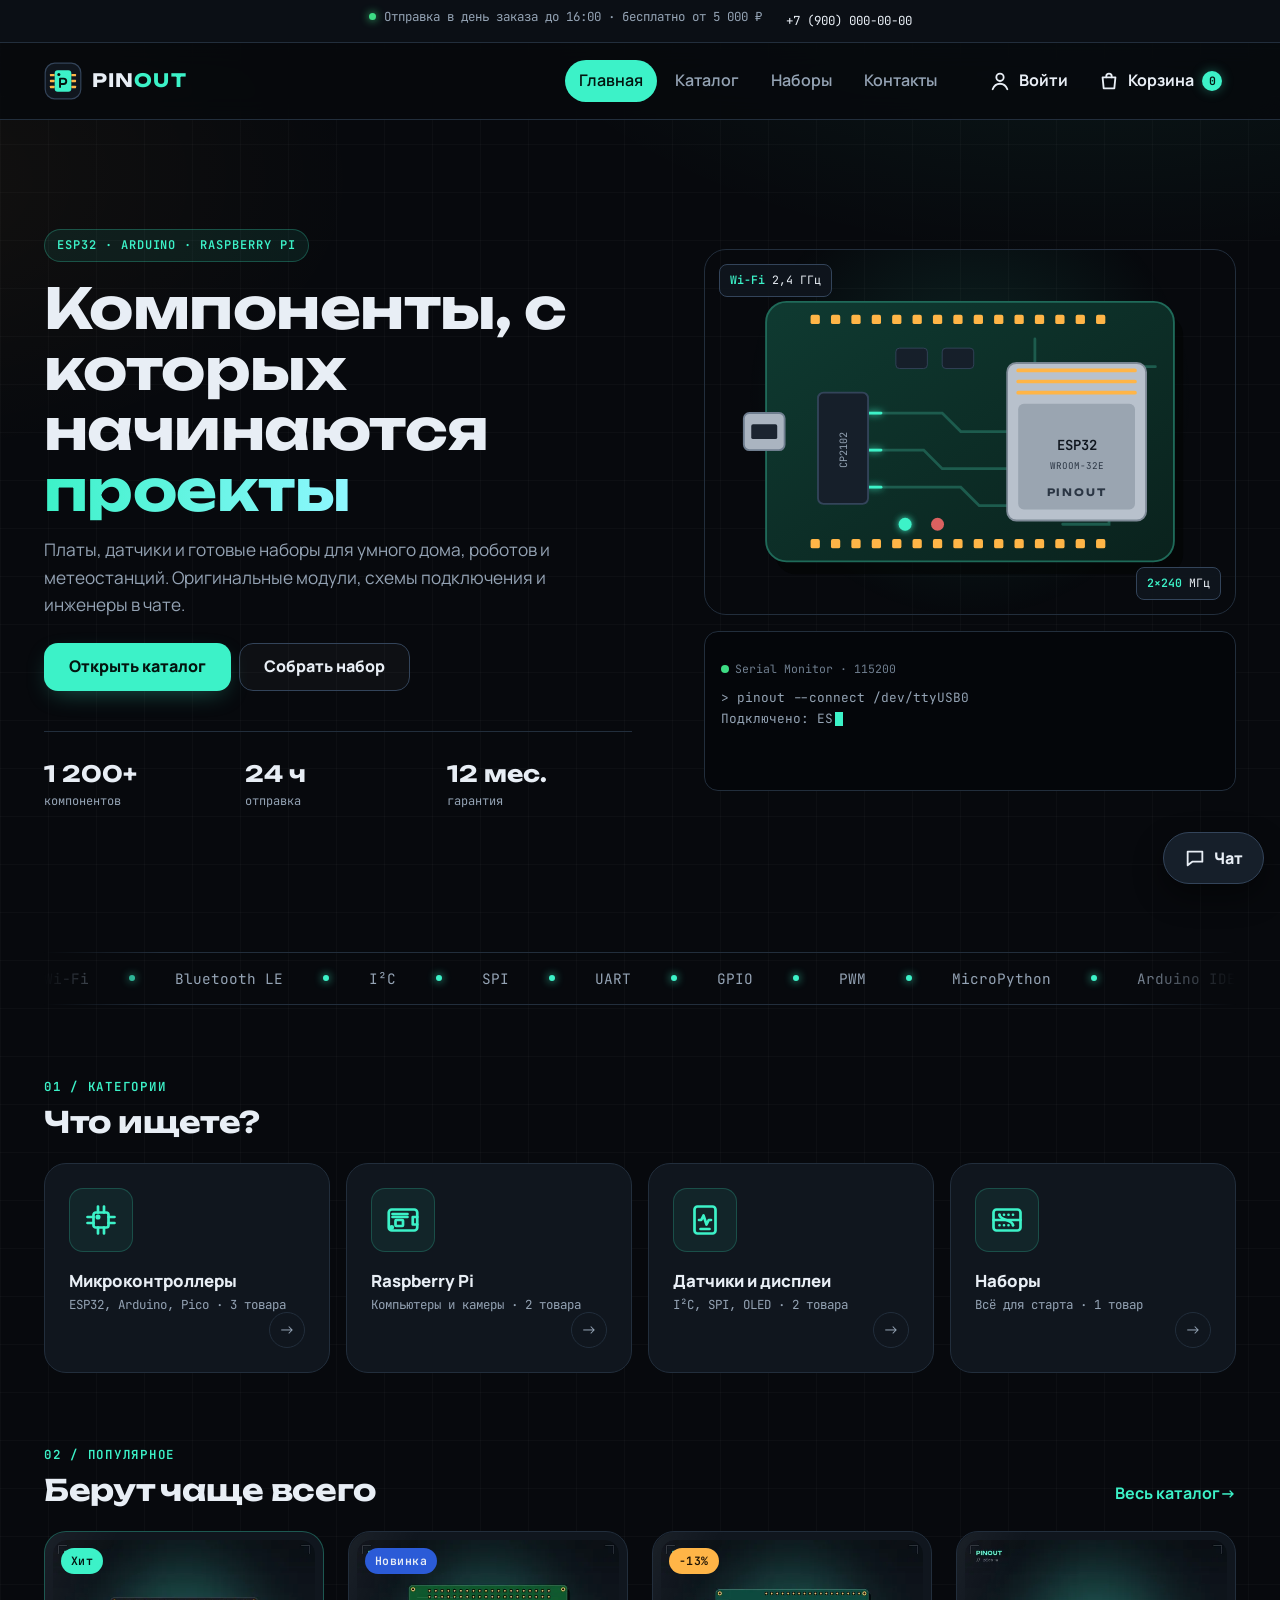
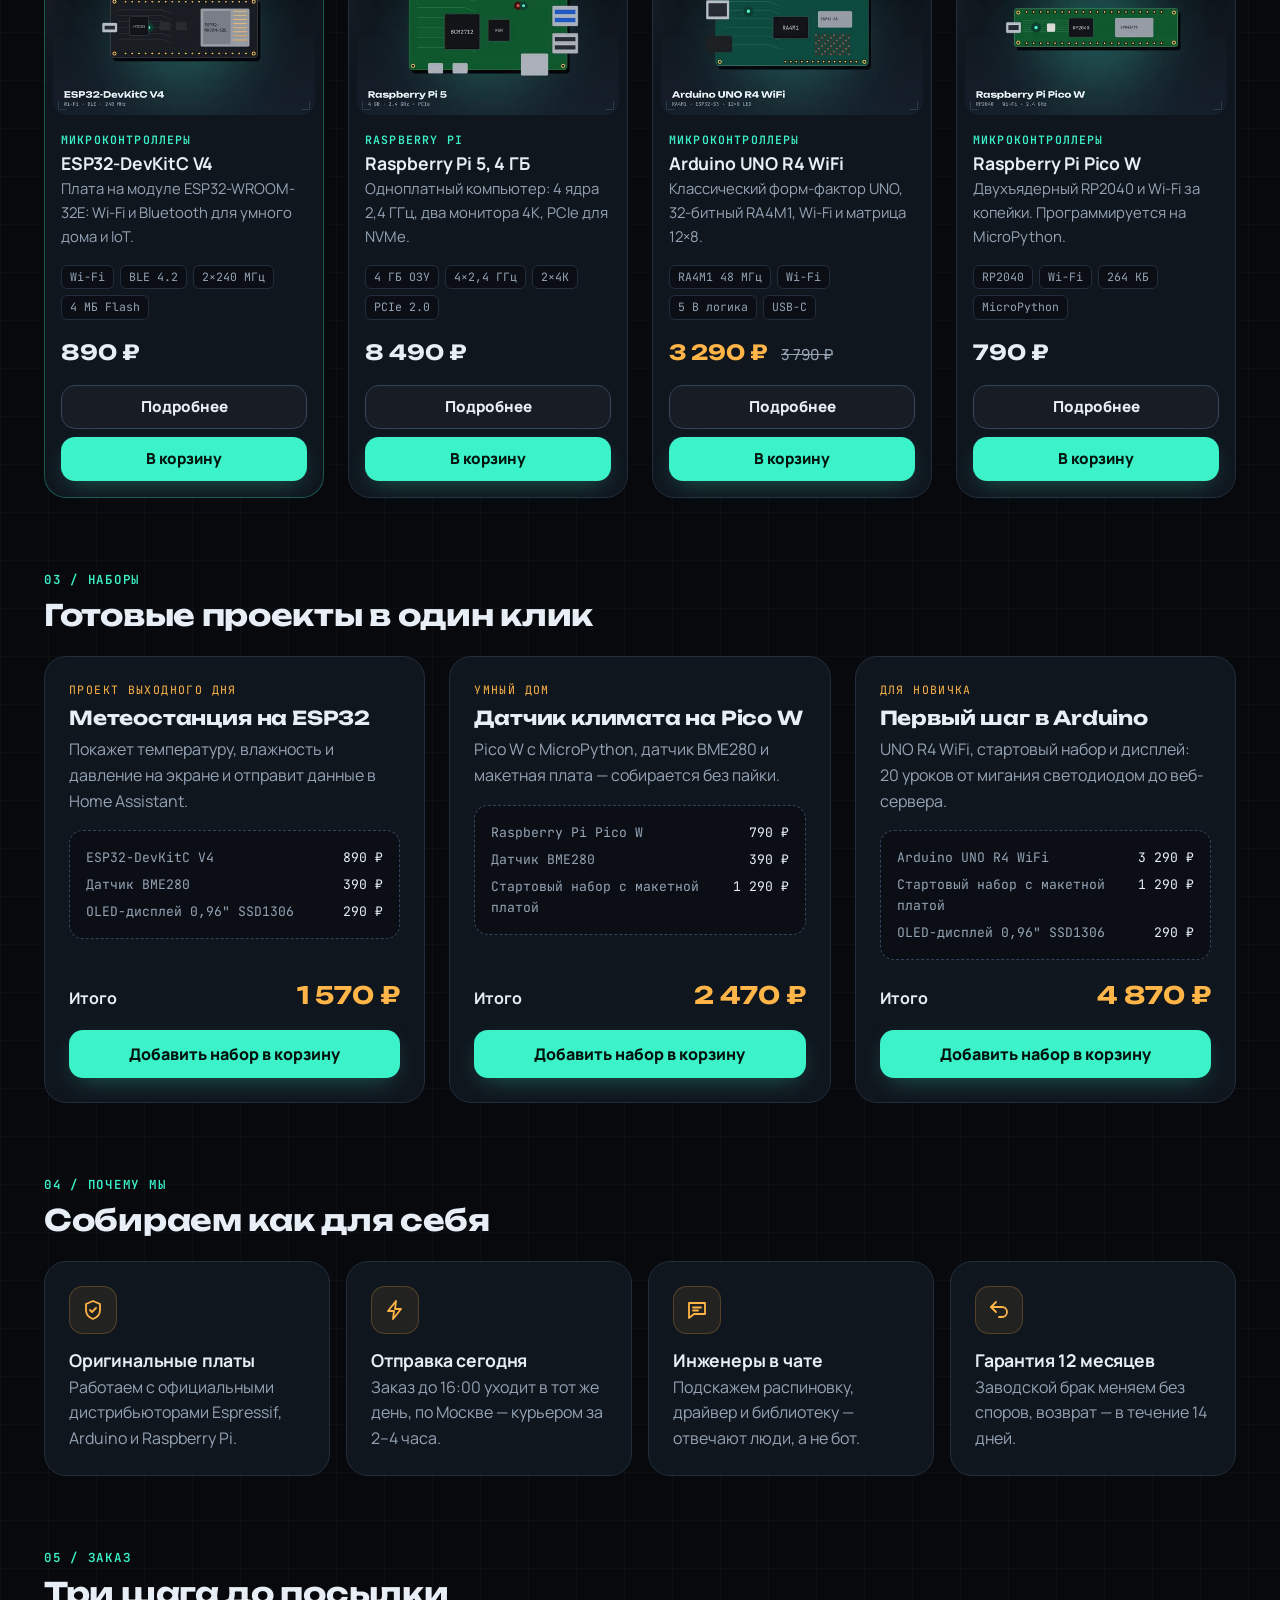
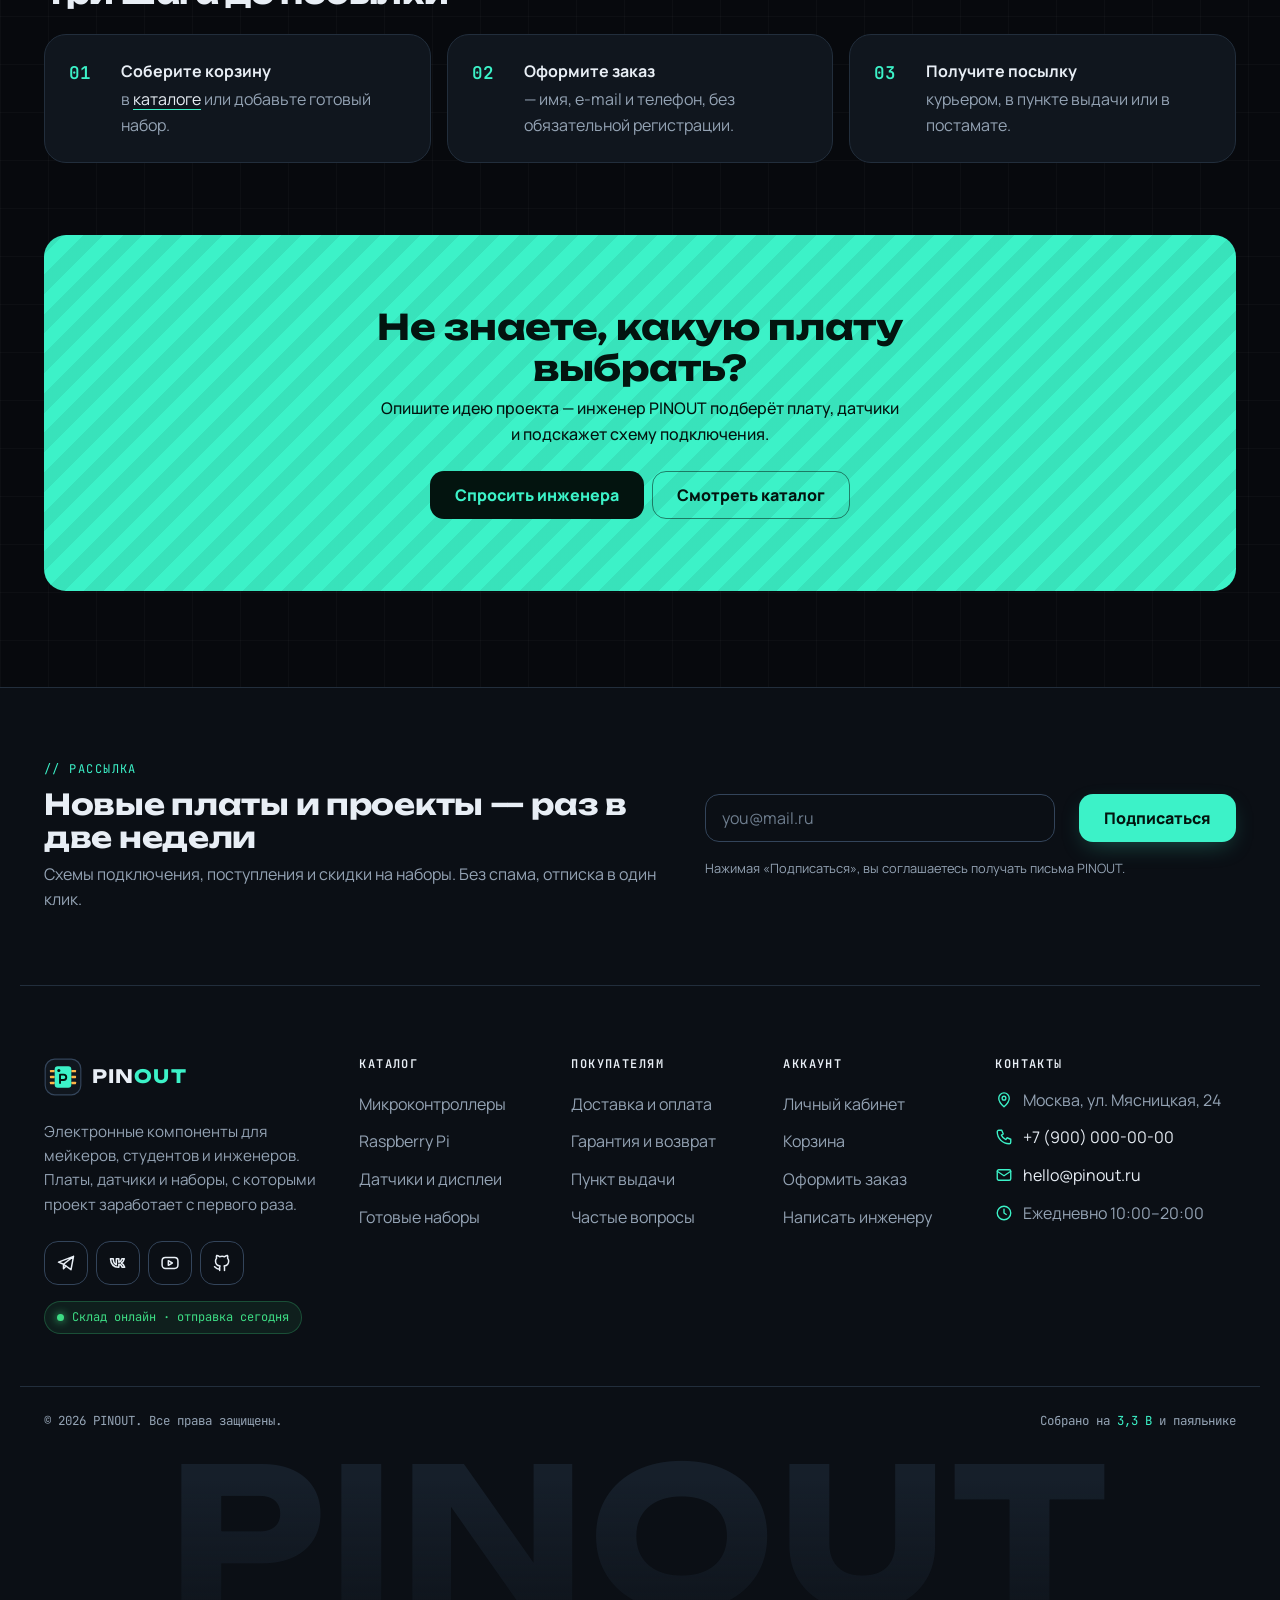
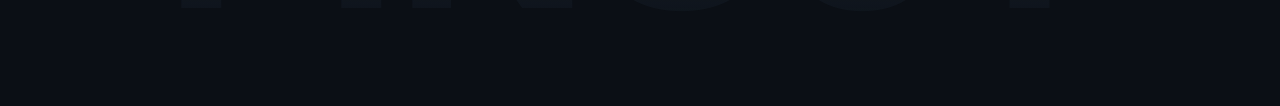
==== index.html @ 3c5f7a77 "style: remove payment method badges from footer" ====
<!DOCTYPE html>
<html lang="ru">
<head>
  <meta charset="UTF-8">
  <meta name="viewport" content="width=device-width, initial-scale=1.0">
  <title>PINOUT — электронные компоненты для мейкеров</title>
  <meta name="description" content="PINOUT — магазин электронных компонентов: ESP32, Arduino, Raspberry Pi, датчики, дисплеи и готовые наборы для проектов. Отправка в день заказа.">
  <meta name="theme-color" content="#07090d">
  <script>document.documentElement.classList.add('js');</script>
  <link rel="icon" href="images/favicon.svg" type="image/svg+xml">
  <link rel="preconnect" href="https://fonts.googleapis.com">
  <link rel="preconnect" href="https://fonts.gstatic.com" crossorigin>
  <link rel="stylesheet" href="https://fonts.googleapis.com/css2?family=JetBrains+Mono:wght@400;500;600&amp;family=Manrope:wght@400;500;600;700;800&amp;family=Unbounded:wght@600;700&amp;display=swap">
  <link rel="stylesheet" href="css/style.css">
  <link rel="stylesheet" href="css/responsive.css">
  <script src="js/main.js" defer></script>
</head>
<body>
  <a class="skip-link" href="#main">Перейти к основному содержимому</a>
  <div class="scroll-progress" aria-hidden="true"><span class="scroll-progress__bar"></span></div>
  <div class="topbar">
    <div class="topbar__inner">
      <p class="topbar__text">Отправка в день заказа до 16:00 · бесплатно от 5 000 ₽</p>
      <a class="topbar__phone" href="tel:+79000000000">+7 (900) 000-00-00</a>
    </div>
  </div>
  <header class="site-header" id="top">
    <div class="site-header__inner">
      <a class="site-header__logo" href="index.html" aria-label="PINOUT — на главную"><svg class="logo-mark" viewBox="0 0 64 64" width="36" height="36" aria-hidden="true" focusable="false"><rect x="2" y="2" width="60" height="60" rx="16" fill="#10161e" stroke="#33445a" stroke-width="2"/><g fill="#ffb547"><rect x="10" y="20" width="8" height="4" rx="1"/><rect x="10" y="30" width="8" height="4" rx="1"/><rect x="10" y="40" width="8" height="4" rx="1"/><rect x="46" y="20" width="8" height="4" rx="1"/><rect x="46" y="30" width="8" height="4" rx="1"/><rect x="46" y="40" width="8" height="4" rx="1"/></g><rect x="18" y="14" width="28" height="36" rx="5" fill="#3cf2c8"/><circle cx="25" cy="21" r="2.6" fill="#03140f"/><path d="M27 42V28h6a4.5 4.5 0 0 1 0 9h-6" fill="none" stroke="#03140f" stroke-width="3.2" stroke-linecap="round" stroke-linejoin="round"/></svg><span class="site-header__name">PIN<span class="site-header__name-accent">OUT</span></span></a>
      <div class="header-actions">
        <a class="header-actions__link" href="account.html"><svg class="header-actions__icon" viewBox="0 0 24 24" width="22" height="22" fill="none" stroke="currentColor" stroke-width="2" stroke-linecap="round" stroke-linejoin="round" aria-hidden="true" focusable="false"><circle cx="12" cy="8" r="4"/><path d="M4 21c1.5-4 4.5-6 8-6s6.5 2 8 6"/></svg><span class="header-actions__text">Войти</span></a>
        <a class="header-actions__link" href="cart.html"><svg class="header-actions__icon" viewBox="0 0 24 24" width="22" height="22" fill="none" stroke="currentColor" stroke-width="2" stroke-linecap="round" stroke-linejoin="round" aria-hidden="true" focusable="false"><path d="M5 8h14l-1.2 12H6.2z"/><path d="M9 8V7a3 3 0 0 1 6 0v1"/></svg><span class="header-actions__text">Корзина</span><span class="header-actions__count"><span class="visually-hidden">, товаров: </span><span class="header-actions__count-value">0</span></span></a>
      </div>
      <nav class="site-nav" aria-label="Основная навигация">
        <button class="site-nav__toggle" type="button" aria-expanded="false" aria-controls="site-nav-list">
          <span class="site-nav__toggle-icon" aria-hidden="true"></span>
          <span class="site-nav__toggle-text">Меню</span>
        </button>
        <ul class="site-nav__list" id="site-nav-list">
          <li class="site-nav__item"><a class="site-nav__link site-nav__link--active" href="index.html" aria-current="page">Главная</a></li>
          <li class="site-nav__item"><a class="site-nav__link" href="catalog.html">Каталог</a></li>
          <li class="site-nav__item"><a class="site-nav__link" href="index.html#kits">Наборы</a></li>
          <li class="site-nav__item"><a class="site-nav__link" href="contacts.html">Контакты</a></li>
        </ul>
      </nav>
    </div>
  </header>

  <main id="main" tabindex="-1">
    <section class="hero" aria-labelledby="hero-title">
      <div class="hero__content">
        <p class="hero__label">ESP32 · Arduino · Raspberry Pi</p>
        <h1 class="hero__title" id="hero-title">Компоненты, с которых начинаются <span class="hero__accent">проекты</span></h1>
        <p class="hero__text">Платы, датчики и готовые наборы для умного дома, роботов и метеостанций. Оригинальные модули, схемы подключения и инженеры в чате.</p>
        <div class="hero__actions">
          <a class="button button--primary" href="catalog.html">Открыть каталог</a>
          <a class="button button--secondary" href="#kits">Собрать набор</a>
        </div>
        <dl class="hero__stats">
          <div class="hero__stat"><dt class="hero__stat-label">компонентов</dt><dd class="hero__stat-value" data-count="1200" data-suffix="+">1 200+</dd></div>
          <div class="hero__stat"><dt class="hero__stat-label">отправка</dt><dd class="hero__stat-value" data-count="24" data-suffix=" ч">24 ч</dd></div>
          <div class="hero__stat"><dt class="hero__stat-label">гарантия</dt><dd class="hero__stat-value" data-count="12" data-suffix=" мес.">12 мес.</dd></div>
        </dl>
      </div>
      <div class="hero__media">
        <figure class="board">
          <svg class="board__svg" viewBox="0 0 520 340" role="img" aria-labelledby="board-title">
          <title id="board-title">Схематичная плата ESP32 с бегущими по дорожкам сигналами</title>
          <defs>
            <linearGradient id="pcb" x1="0" y1="0" x2="1" y2="1">
              <stop offset="0" stop-color="#0f3a31"/>
              <stop offset="1" stop-color="#0a221d"/>
            </linearGradient>
            <filter id="glow" x="-50%" y="-50%" width="200%" height="200%">
              <feGaussianBlur stdDeviation="4" result="b"/>
              <feMerge><feMergeNode in="b"/><feMergeNode in="SourceGraphic"/></feMerge>
            </filter>
          </defs>
          <rect x="40" y="30" width="440" height="280" rx="22" fill="#020405" opacity=".55" transform="translate(10 14)"/>
          <rect x="40" y="30" width="440" height="280" rx="22" fill="url(#pcb)" stroke="#1f6a59" stroke-width="2"/>
          <g fill="#ffb547"><rect x="88" y="44" width="10" height="10" rx="2"/><rect x="110" y="44" width="10" height="10" rx="2"/><rect x="132" y="44" width="10" height="10" rx="2"/><rect x="154" y="44" width="10" height="10" rx="2"/><rect x="176" y="44" width="10" height="10" rx="2"/><rect x="198" y="44" width="10" height="10" rx="2"/><rect x="220" y="44" width="10" height="10" rx="2"/><rect x="242" y="44" width="10" height="10" rx="2"/><rect x="264" y="44" width="10" height="10" rx="2"/><rect x="286" y="44" width="10" height="10" rx="2"/><rect x="308" y="44" width="10" height="10" rx="2"/><rect x="330" y="44" width="10" height="10" rx="2"/><rect x="352" y="44" width="10" height="10" rx="2"/><rect x="374" y="44" width="10" height="10" rx="2"/><rect x="396" y="44" width="10" height="10" rx="2"/><rect x="88" y="286" width="10" height="10" rx="2"/><rect x="110" y="286" width="10" height="10" rx="2"/><rect x="132" y="286" width="10" height="10" rx="2"/><rect x="154" y="286" width="10" height="10" rx="2"/><rect x="176" y="286" width="10" height="10" rx="2"/><rect x="198" y="286" width="10" height="10" rx="2"/><rect x="220" y="286" width="10" height="10" rx="2"/><rect x="242" y="286" width="10" height="10" rx="2"/><rect x="264" y="286" width="10" height="10" rx="2"/><rect x="286" y="286" width="10" height="10" rx="2"/><rect x="308" y="286" width="10" height="10" rx="2"/><rect x="330" y="286" width="10" height="10" rx="2"/><rect x="352" y="286" width="10" height="10" rx="2"/><rect x="374" y="286" width="10" height="10" rx="2"/><rect x="396" y="286" width="10" height="10" rx="2"/></g>
          <g fill="none" stroke="#1d5c4e" stroke-width="3" stroke-linecap="round"><path class="board__trace" d="M150 150 H230 L250 170 H300"/><path class="board__trace" d="M150 190 H210 L230 210 H300"/><path class="board__trace" d="M150 230 H250 L270 250 H330"/><path class="board__trace" d="M410 140 V100 H460"/><path class="board__trace" d="M410 240 V270 H360"/><path class="board__trace" d="M330 120 V70"/></g>
          <g fill="none" stroke="#3cf2c8" stroke-width="3" stroke-linecap="round" filter="url(#glow)"><path class="board__trace-signal" d="M150 150 H230 L250 170 H300"/><path class="board__trace-signal" d="M150 190 H210 L230 210 H300"/><path class="board__trace-signal" d="M150 230 H250 L270 250 H330"/><path class="board__trace-signal" d="M410 140 V100 H460"/><path class="board__trace-signal" d="M410 240 V270 H360"/><path class="board__trace-signal" d="M330 120 V70"/></g>
          <rect x="16" y="150" width="44" height="40" rx="6" fill="#aab4c0" stroke="#6f7e8f" stroke-width="2"/>
          <rect x="24" y="162" width="28" height="16" rx="2" fill="#1b2430"/>
          <rect x="96" y="128" width="54" height="120" rx="6" fill="#161f2a" stroke="#33445a" stroke-width="2"/>
          <text x="123" y="194" fill="#94a3b4" font-family="JetBrains Mono, monospace" font-size="11" text-anchor="middle" transform="rotate(-90 123 190)">CP2102</text>
          <rect x="300" y="96" width="150" height="170" rx="10" fill="#b8c1cc" stroke="#7d8996" stroke-width="2"/>
          <rect x="312" y="140" width="126" height="114" rx="6" fill="#9aa5b1"/>
          <path d="M312 104h126M312 116h126M312 128h126" stroke="#ffb547" stroke-width="4" stroke-linecap="round"/>
          <text x="375" y="190" fill="#10161e" font-family="JetBrains Mono, monospace" font-size="15" font-weight="600" text-anchor="middle">ESP32</text>
          <text x="375" y="210" fill="#2b3644" font-family="JetBrains Mono, monospace" font-size="10" text-anchor="middle">WROOM-32E</text>
          <text x="375" y="240" fill="#2b3644" font-family="Unbounded, sans-serif" font-size="11" font-weight="700" text-anchor="middle" letter-spacing="2">PINOUT</text>
          <circle class="board__led" cx="190" cy="270" r="7" fill="#3cf2c8" filter="url(#glow)"/>
          <circle cx="225" cy="270" r="7" fill="#ff6b6b" opacity=".85"/>
          <rect x="180" y="80" width="34" height="22" rx="4" fill="#161f2a" stroke="#33445a"/>
          <rect x="230" y="80" width="34" height="22" rx="4" fill="#161f2a" stroke="#33445a"/>
        </svg>
          <figcaption class="visually-hidden">Иллюстрация отладочной платы ESP32</figcaption>
          <span class="board__tag board__tag--one" aria-hidden="true"><b>Wi‑Fi</b> 2,4 ГГц</span>
          <span class="board__tag board__tag--two" aria-hidden="true"><b>2×240</b> МГц</span>
        </figure>
        <div class="terminal" aria-hidden="true">
          <p class="terminal__head">Serial Monitor · 115200</p>
          <span class="terminal__line">> pinout --connect /dev/ttyUSB0</span>
          <span class="terminal__line">Подключено: ESP32-DevKitC · 115200 бод</span>
          <span class="terminal__line">Wi‑Fi: <span class="terminal__ok">OK · 192.168.1.42</span></span>
          <span class="terminal__line">BME280: 23,4 °C · 41 % · 1013 гПа</span>
        </div>
      </div>
    </section>

    <section class="marquee" aria-label="Интерфейсы и платформы, с которыми работают наши платы">
      <ul class="marquee__track">
        <li class="marquee__item">Wi‑Fi</li>
        <li class="marquee__item">Bluetooth LE</li>
        <li class="marquee__item">I²C</li>
        <li class="marquee__item">SPI</li>
        <li class="marquee__item">UART</li>
        <li class="marquee__item">GPIO</li>
        <li class="marquee__item">PWM</li>
        <li class="marquee__item">MicroPython</li>
        <li class="marquee__item">Arduino IDE</li>
        <li class="marquee__item">ESP-IDF</li>
        <li class="marquee__item">Home Assistant</li>
        <li class="marquee__item">MQTT</li>
        <li class="marquee__item" aria-hidden="true">Wi‑Fi</li>
        <li class="marquee__item" aria-hidden="true">Bluetooth LE</li>
        <li class="marquee__item" aria-hidden="true">I²C</li>
        <li class="marquee__item" aria-hidden="true">SPI</li>
        <li class="marquee__item" aria-hidden="true">UART</li>
        <li class="marquee__item" aria-hidden="true">GPIO</li>
        <li class="marquee__item" aria-hidden="true">PWM</li>
        <li class="marquee__item" aria-hidden="true">MicroPython</li>
        <li class="marquee__item" aria-hidden="true">Arduino IDE</li>
        <li class="marquee__item" aria-hidden="true">ESP-IDF</li>
        <li class="marquee__item" aria-hidden="true">Home Assistant</li>
        <li class="marquee__item" aria-hidden="true">MQTT</li>
      </ul>
    </section>

    <section class="section" id="categories" aria-labelledby="categories-title">
      <div class="section__head" data-reveal>
        <div>
          <p class="section__eyebrow">01 / Категории</p>
          <h2 class="section__title" id="categories-title">Что ищете?</h2>
        </div>
      </div>
      <ul class="categories">
        <li class="category-card" data-reveal>
          <a class="category-card__link" href="catalog.html">
            <span class="category-card__icon" aria-hidden="true"><svg viewBox="0 0 24 24" width="36" height="36" fill="none" stroke="currentColor" stroke-width="1.8" stroke-linecap="round" stroke-linejoin="round" aria-hidden="true" focusable="false"><rect x="7" y="7" width="10" height="10" rx="1.5"/><path d="M10 3v4M14 3v4M10 17v4M14 17v4M3 10h4M3 14h4M17 10h4M17 14h4"/><circle cx="10" cy="10" r=".8" fill="currentColor"/></svg></span>
            <span class="category-card__body"><span class="category-card__title">Микроконтроллеры</span><span class="category-card__count">ESP32, Arduino, Pico · 3 товара</span></span>
          </a>
        </li>
        <li class="category-card" data-reveal>
          <a class="category-card__link" href="catalog.html">
            <span class="category-card__icon" aria-hidden="true"><svg viewBox="0 0 24 24" width="36" height="36" fill="none" stroke="currentColor" stroke-width="1.8" stroke-linecap="round" stroke-linejoin="round" aria-hidden="true" focusable="false"><rect x="2.5" y="5" width="19" height="14" rx="2"/><path d="M5 8h10M5 10h10"/><rect x="7" y="12" width="5" height="4" rx=".5"/><path d="M21.5 10h-3v5h3"/><circle cx="4.5" cy="17" r=".7" fill="currentColor"/></svg></span>
            <span class="category-card__body"><span class="category-card__title">Raspberry Pi</span><span class="category-card__count">Компьютеры и камеры · 2 товара</span></span>
          </a>
        </li>
        <li class="category-card" data-reveal>
          <a class="category-card__link" href="catalog.html">
            <span class="category-card__icon" aria-hidden="true"><svg viewBox="0 0 24 24" width="36" height="36" fill="none" stroke="currentColor" stroke-width="1.8" stroke-linecap="round" stroke-linejoin="round" aria-hidden="true" focusable="false"><rect x="5" y="3" width="14" height="18" rx="2"/><path d="M8 12h1.5l1.5-3 2 6 1.5-3H16"/><path d="M9 18h6"/></svg></span>
            <span class="category-card__body"><span class="category-card__title">Датчики и дисплеи</span><span class="category-card__count">I²C, SPI, OLED · 2 товара</span></span>
          </a>
        </li>
        <li class="category-card" data-reveal>
          <a class="category-card__link" href="catalog.html">
            <span class="category-card__icon" aria-hidden="true"><svg viewBox="0 0 24 24" width="36" height="36" fill="none" stroke="currentColor" stroke-width="1.8" stroke-linecap="round" stroke-linejoin="round" aria-hidden="true" focusable="false"><rect x="3" y="5" width="18" height="14" rx="2"/><path d="M3 12h18"/><path d="M7 8.5h.01M10 8.5h.01M13 8.5h.01M16 8.5h.01M7 15.5h.01M10 15.5h.01M13 15.5h.01M16 15.5h.01"/><path d="M7 8.5c0 4 9 3 9 7"/></svg></span>
            <span class="category-card__body"><span class="category-card__title">Наборы</span><span class="category-card__count">Всё для старта · 1 товар</span></span>
          </a>
        </li>
      </ul>
    </section>

    <section class="section" id="popular" aria-labelledby="popular-title">
      <div class="section__head" data-reveal>
        <div>
          <p class="section__eyebrow">02 / Популярное</p>
          <h2 class="section__title" id="popular-title">Берут чаще всего</h2>
        </div>
        <a class="section__more" href="catalog.html">Весь каталог</a>
      </div>
      <div class="products-grid">
          <article class="product-card product-card--hit" data-reveal>
            <span class="product-card__badge product-card__badge--hit">Хит</span>
            <picture>
              <source type="image/webp" srcset="images/products/esp32-480.webp 480w, images/products/esp32-960.webp 960w" sizes="(min-width: 1280px) 280px, (min-width: 1024px) 30vw, (min-width: 600px) 45vw, 100vw">
              <img class="product-card__image" src="images/products/esp32-480.jpg" srcset="images/products/esp32-480.jpg 480w, images/products/esp32-960.jpg 960w" sizes="(min-width: 1280px) 280px, (min-width: 1024px) 30vw, (min-width: 600px) 45vw, 100vw" alt="ESP32-DevKitC V4" width="480" height="320" loading="lazy" decoding="async">
            </picture>
            <p class="product-card__category">Микроконтроллеры</p>
            <h3 class="product-card__title">ESP32-DevKitC V4</h3>
            <p class="product-card__description">Плата на модуле ESP32-WROOM-32E: Wi‑Fi и Bluetooth для умного дома и IoT.</p>
            <ul class="product-card__specs" aria-label="Кратко о товаре">
              <li class="product-card__spec">Wi‑Fi</li>
              <li class="product-card__spec">BLE 4.2</li>
              <li class="product-card__spec">2×240 МГц</li>
              <li class="product-card__spec">4 МБ Flash</li>
            </ul>
            <p class="product-card__price">890 ₽</p>
            <div class="product-card__actions">
              <a class="button button--secondary" href="product.html">Подробнее<span class="visually-hidden"> о товаре «ESP32-DevKitC V4»</span></a>
              <button class="button button--primary product-card__cart" type="button" data-id="esp32" data-name="ESP32-DevKitC V4" data-category="Микроконтроллеры" data-price="890">В корзину<span class="visually-hidden"> «ESP32-DevKitC V4»</span></button>
            </div>
          </article>
          <article class="product-card product-card--new" data-reveal>
            <span class="product-card__badge product-card__badge--new">Новинка</span>
            <picture>
              <source type="image/webp" srcset="images/products/rpi5-480.webp 480w, images/products/rpi5-960.webp 960w" sizes="(min-width: 1280px) 280px, (min-width: 1024px) 30vw, (min-width: 600px) 45vw, 100vw">
              <img class="product-card__image" src="images/products/rpi5-480.jpg" srcset="images/products/rpi5-480.jpg 480w, images/products/rpi5-960.jpg 960w" sizes="(min-width: 1280px) 280px, (min-width: 1024px) 30vw, (min-width: 600px) 45vw, 100vw" alt="Raspberry Pi 5, 4 ГБ" width="480" height="320" loading="lazy" decoding="async">
            </picture>
            <p class="product-card__category">Raspberry Pi</p>
            <h3 class="product-card__title">Raspberry Pi 5, 4 ГБ</h3>
            <p class="product-card__description">Одноплатный компьютер: 4 ядра 2,4 ГГц, два монитора 4K, PCIe для NVMe.</p>
            <ul class="product-card__specs" aria-label="Кратко о товаре">
              <li class="product-card__spec">4 ГБ ОЗУ</li>
              <li class="product-card__spec">4×2,4 ГГц</li>
              <li class="product-card__spec">2×4K</li>
              <li class="product-card__spec">PCIe 2.0</li>
            </ul>
            <p class="product-card__price">8 490 ₽</p>
            <div class="product-card__actions">
              <a class="button button--secondary" href="product.html">Подробнее<span class="visually-hidden"> о товаре «Raspberry Pi 5, 4 ГБ»</span></a>
              <button class="button button--primary product-card__cart" type="button" data-id="rpi5" data-name="Raspberry Pi 5, 4 ГБ" data-category="Raspberry Pi" data-price="8490">В корзину<span class="visually-hidden"> «Raspberry Pi 5, 4 ГБ»</span></button>
            </div>
          </article>
          <article class="product-card product-card--discount" data-reveal>
            <span class="product-card__badge"><span class="visually-hidden">Скидка </span>−13%</span>
            <picture>
              <source type="image/webp" srcset="images/products/uno-r4-480.webp 480w, images/products/uno-r4-960.webp 960w" sizes="(min-width: 1280px) 280px, (min-width: 1024px) 30vw, (min-width: 600px) 45vw, 100vw">
              <img class="product-card__image" src="images/products/uno-r4-480.jpg" srcset="images/products/uno-r4-480.jpg 480w, images/products/uno-r4-960.jpg 960w" sizes="(min-width: 1280px) 280px, (min-width: 1024px) 30vw, (min-width: 600px) 45vw, 100vw" alt="Arduino UNO R4 WiFi" width="480" height="320" loading="lazy" decoding="async">
            </picture>
            <p class="product-card__category">Микроконтроллеры</p>
            <h3 class="product-card__title">Arduino UNO R4 WiFi</h3>
            <p class="product-card__description">Классический форм-фактор UNO, 32-битный RA4M1, Wi‑Fi и матрица 12×8.</p>
            <ul class="product-card__specs" aria-label="Кратко о товаре">
              <li class="product-card__spec">RA4M1 48 МГц</li>
              <li class="product-card__spec">Wi‑Fi</li>
              <li class="product-card__spec">5 В логика</li>
              <li class="product-card__spec">USB‑C</li>
            </ul>
            <p class="product-card__price">3 290 ₽ <s class="product-card__old-price"><span class="visually-hidden">Старая цена: </span>3 790 ₽</s></p>
            <div class="product-card__actions">
              <a class="button button--secondary" href="product.html">Подробнее<span class="visually-hidden"> о товаре «Arduino UNO R4 WiFi»</span></a>
              <button class="button button--primary product-card__cart" type="button" data-id="uno-r4" data-name="Arduino UNO R4 WiFi" data-category="Микроконтроллеры" data-price="3290" data-old-price="3790">В корзину<span class="visually-hidden"> «Arduino UNO R4 WiFi»</span></button>
            </div>
          </article>
          <article class="product-card" data-reveal>
            <picture>
              <source type="image/webp" srcset="images/products/pico-w-480.webp 480w, images/products/pico-w-960.webp 960w" sizes="(min-width: 1280px) 280px, (min-width: 1024px) 30vw, (min-width: 600px) 45vw, 100vw">
              <img class="product-card__image" src="images/products/pico-w-480.jpg" srcset="images/products/pico-w-480.jpg 480w, images/products/pico-w-960.jpg 960w" sizes="(min-width: 1280px) 280px, (min-width: 1024px) 30vw, (min-width: 600px) 45vw, 100vw" alt="Raspberry Pi Pico W" width="480" height="320" loading="lazy" decoding="async">
            </picture>
            <p class="product-card__category">Микроконтроллеры</p>
            <h3 class="product-card__title">Raspberry Pi Pico W</h3>
            <p class="product-card__description">Двухъядерный RP2040 и Wi‑Fi за копейки. Программируется на MicroPython.</p>
            <ul class="product-card__specs" aria-label="Кратко о товаре">
              <li class="product-card__spec">RP2040</li>
              <li class="product-card__spec">Wi‑Fi</li>
              <li class="product-card__spec">264 КБ</li>
              <li class="product-card__spec">MicroPython</li>
            </ul>
            <p class="product-card__price">790 ₽</p>
            <div class="product-card__actions">
              <a class="button button--secondary" href="product.html">Подробнее<span class="visually-hidden"> о товаре «Raspberry Pi Pico W»</span></a>
              <button class="button button--primary product-card__cart" type="button" data-id="pico-w" data-name="Raspberry Pi Pico W" data-category="Микроконтроллеры" data-price="790">В корзину<span class="visually-hidden"> «Raspberry Pi Pico W»</span></button>
            </div>
          </article>
      </div>
    </section>

    <section class="section" id="kits" aria-labelledby="kits-title">
      <div class="section__head" data-reveal>
        <div>
          <p class="section__eyebrow">03 / Наборы</p>
          <h2 class="section__title" id="kits-title">Готовые проекты в один клик</h2>
        </div>
      </div>
      <div class="kits">
        <article class="kit-card" data-reveal>
          <p class="kit-card__label">Проект выходного дня</p>
          <h3 class="kit-card__title">Метеостанция на ESP32</h3>
          <p class="kit-card__text">Покажет температуру, влажность и давление на экране и отправит данные в Home Assistant.</p>
          <ul class="kit-card__parts" aria-label="Состав набора">
            <li class="kit-card__part" data-id="esp32" data-name="ESP32-DevKitC V4" data-category="Микроконтроллеры" data-price="890"><span>ESP32-DevKitC V4</span><span>890 ₽</span></li>
            <li class="kit-card__part" data-id="bme280" data-name="Датчик BME280" data-category="Датчики и дисплеи" data-price="390"><span>Датчик BME280</span><span>390 ₽</span></li>
            <li class="kit-card__part" data-id="oled" data-name="OLED-дисплей 0,96&quot; SSD1306" data-category="Датчики и дисплеи" data-price="290" data-old-price="350"><span>OLED-дисплей 0,96" SSD1306</span><span>290 ₽</span></li>
          </ul>
          <p class="kit-card__total">Итого <span class="kit-card__sum">1 570 ₽</span></p>
          <button class="button button--primary kit-card__cart" type="button" data-kit="Метеостанция на ESP32">Добавить набор в корзину</button>
        </article>
        <article class="kit-card" data-reveal>
          <p class="kit-card__label">Умный дом</p>
          <h3 class="kit-card__title">Датчик климата на Pico W</h3>
          <p class="kit-card__text">Pico W с MicroPython, датчик BME280 и макетная плата — собирается без пайки.</p>
          <ul class="kit-card__parts" aria-label="Состав набора">
            <li class="kit-card__part" data-id="pico-w" data-name="Raspberry Pi Pico W" data-category="Микроконтроллеры" data-price="790"><span>Raspberry Pi Pico W</span><span>790 ₽</span></li>
            <li class="kit-card__part" data-id="bme280" data-name="Датчик BME280" data-category="Датчики и дисплеи" data-price="390"><span>Датчик BME280</span><span>390 ₽</span></li>
            <li class="kit-card__part" data-id="starter-kit" data-name="Стартовый набор с макетной платой" data-category="Наборы" data-price="1290"><span>Стартовый набор с макетной платой</span><span>1 290 ₽</span></li>
          </ul>
          <p class="kit-card__total">Итого <span class="kit-card__sum">2 470 ₽</span></p>
          <button class="button button--primary kit-card__cart" type="button" data-kit="Датчик климата на Pico W">Добавить набор в корзину</button>
        </article>
        <article class="kit-card" data-reveal>
          <p class="kit-card__label">Для новичка</p>
          <h3 class="kit-card__title">Первый шаг в Arduino</h3>
          <p class="kit-card__text">UNO R4 WiFi, стартовый набор и дисплей: 20 уроков от мигания светодиодом до веб-сервера.</p>
          <ul class="kit-card__parts" aria-label="Состав набора">
            <li class="kit-card__part" data-id="uno-r4" data-name="Arduino UNO R4 WiFi" data-category="Микроконтроллеры" data-price="3290" data-old-price="3790"><span>Arduino UNO R4 WiFi</span><span>3 290 ₽</span></li>
            <li class="kit-card__part" data-id="starter-kit" data-name="Стартовый набор с макетной платой" data-category="Наборы" data-price="1290"><span>Стартовый набор с макетной платой</span><span>1 290 ₽</span></li>
            <li class="kit-card__part" data-id="oled" data-name="OLED-дисплей 0,96&quot; SSD1306" data-category="Датчики и дисплеи" data-price="290" data-old-price="350"><span>OLED-дисплей 0,96" SSD1306</span><span>290 ₽</span></li>
          </ul>
          <p class="kit-card__total">Итого <span class="kit-card__sum">4 870 ₽</span></p>
          <button class="button button--primary kit-card__cart" type="button" data-kit="Первый шаг в Arduino">Добавить набор в корзину</button>
        </article>
      </div>
    </section>

    <section class="section" id="advantages" aria-labelledby="advantages-title">
      <div class="section__head" data-reveal>
        <div>
          <p class="section__eyebrow">04 / Почему мы</p>
          <h2 class="section__title" id="advantages-title">Собираем как для себя</h2>
        </div>
      </div>
      <ul class="advantages">
        <li class="advantages__item" data-reveal>
          <span class="advantages__icon" aria-hidden="true"><svg viewBox="0 0 24 24" width="24" height="24" fill="none" stroke="currentColor" stroke-width="1.8" stroke-linecap="round" stroke-linejoin="round" aria-hidden="true" focusable="false"><path d="M12 3l7 3v6c0 4.5-3 7.5-7 9-4-1.5-7-4.5-7-9V6z"/><path d="M9 12l2 2 4-4"/></svg></span>
          <h3 class="advantages__title">Оригинальные платы</h3>
          <p class="advantages__text">Работаем с официальными дистрибьюторами Espressif, Arduino и Raspberry Pi.</p>
        </li>
        <li class="advantages__item" data-reveal>
          <span class="advantages__icon" aria-hidden="true"><svg viewBox="0 0 24 24" width="24" height="24" fill="none" stroke="currentColor" stroke-width="1.8" stroke-linecap="round" stroke-linejoin="round" aria-hidden="true" focusable="false"><path d="M13 3L5 13h6l-1 8 8-10h-6z"/></svg></span>
          <h3 class="advantages__title">Отправка сегодня</h3>
          <p class="advantages__text">Заказ до 16:00 уходит в тот же день, по Москве — курьером за 2–4 часа.</p>
        </li>
        <li class="advantages__item" data-reveal>
          <span class="advantages__icon" aria-hidden="true"><svg viewBox="0 0 24 24" width="24" height="24" fill="none" stroke="currentColor" stroke-width="1.8" stroke-linecap="round" stroke-linejoin="round" aria-hidden="true" focusable="false"><path d="M4 5h16v11H9l-5 4z"/><path d="M8 9.5h8M8 12.5h5"/></svg></span>
          <h3 class="advantages__title">Инженеры в чате</h3>
          <p class="advantages__text">Подскажем распиновку, драйвер и библиотеку — отвечают люди, а не бот.</p>
        </li>
        <li class="advantages__item" data-reveal>
          <span class="advantages__icon" aria-hidden="true"><svg viewBox="0 0 24 24" width="24" height="24" fill="none" stroke="currentColor" stroke-width="1.8" stroke-linecap="round" stroke-linejoin="round" aria-hidden="true" focusable="false"><path d="M9 14L4 9l5-5"/><path d="M4 9h11a5 5 0 010 10h-3"/></svg></span>
          <h3 class="advantages__title">Гарантия 12 месяцев</h3>
          <p class="advantages__text">Заводской брак меняем без споров, возврат — в течение 14 дней.</p>
        </li>
      </ul>
    </section>

    <section class="section" aria-labelledby="order-steps-title">
      <div class="section__head" data-reveal>
        <div>
          <p class="section__eyebrow">05 / Заказ</p>
          <h2 class="section__title" id="order-steps-title">Три шага до посылки</h2>
        </div>
      </div>
      <ol class="order-steps">
        <li class="order-steps__item" data-reveal><strong class="order-steps__title">Соберите корзину</strong> в <a href="catalog.html">каталоге</a> или добавьте готовый набор.</li>
        <li class="order-steps__item" data-reveal><strong class="order-steps__title">Оформите заказ</strong> — имя, e-mail и телефон, без обязательной регистрации.</li>
        <li class="order-steps__item" data-reveal><strong class="order-steps__title">Получите посылку</strong> курьером, в пункте выдачи или в постамате.</li>
      </ol>
    </section>

    <section class="cta-band" aria-labelledby="cta-title" data-reveal>
      <h2 class="cta-band__title" id="cta-title">Не знаете, какую плату выбрать?</h2>
      <p class="cta-band__text">Опишите идею проекта — инженер PINOUT подберёт плату, датчики и подскажет схему подключения.</p>
      <div class="cta-band__actions">
        <a class="button button--primary" href="contacts.html#feedback-title" data-open-chat>Спросить инженера</a>
        <a class="button button--secondary" href="catalog.html">Смотреть каталог</a>
      </div>
    </section>
  </main>

  <footer class="site-footer">
    <div class="footer-cta">
      <div>
        <p class="footer-cta__label">// рассылка</p>
        <h2 class="footer-cta__title">Новые платы и проекты — раз в две недели</h2>
        <p class="footer-cta__text">Схемы подключения, поступления и скидки на наборы. Без спама, отписка в один клик.</p>
      </div>
      <form class="order-form subscribe" id="subscribe-form" action="#" method="post" data-success="Готово! Первое письмо придёт с ближайшей рассылкой.">
        <label class="visually-hidden" for="subscribe-email">E-mail для рассылки</label>
        <input class="order-form__input" id="subscribe-email" name="email" type="email" placeholder="you@mail.ru" autocomplete="email" required>
        <button class="button button--primary" type="submit">Подписаться</button>
        <p class="subscribe__note">Нажимая «Подписаться», вы соглашаетесь получать письма PINOUT.</p>
      </form>
    </div>
    <div class="site-footer__inner">
      <div class="site-footer__brand">
        <a class="site-footer__logo" href="index.html" aria-label="PINOUT — на главную"><svg class="logo-mark" viewBox="0 0 64 64" width="36" height="36" aria-hidden="true" focusable="false"><rect x="2" y="2" width="60" height="60" rx="16" fill="#10161e" stroke="#33445a" stroke-width="2"/><g fill="#ffb547"><rect x="10" y="20" width="8" height="4" rx="1"/><rect x="10" y="30" width="8" height="4" rx="1"/><rect x="10" y="40" width="8" height="4" rx="1"/><rect x="46" y="20" width="8" height="4" rx="1"/><rect x="46" y="30" width="8" height="4" rx="1"/><rect x="46" y="40" width="8" height="4" rx="1"/></g><rect x="18" y="14" width="28" height="36" rx="5" fill="#3cf2c8"/><circle cx="25" cy="21" r="2.6" fill="#03140f"/><path d="M27 42V28h6a4.5 4.5 0 0 1 0 9h-6" fill="none" stroke="#03140f" stroke-width="3.2" stroke-linecap="round" stroke-linejoin="round"/></svg><span class="site-header__name">PIN<span class="site-header__name-accent">OUT</span></span></a>
        <p class="site-footer__about">Электронные компоненты для мейкеров, студентов и инженеров. Платы, датчики и наборы, с которыми проект заработает с первого раза.</p>
        <ul class="socials">
          <li><a class="socials__link" href="https://t.me/" target="_blank" rel="noopener" aria-label="Telegram (в новой вкладке)"><svg viewBox="0 0 24 24" width="20" height="20" fill="none" stroke="currentColor" stroke-width="1.8" stroke-linecap="round" stroke-linejoin="round" aria-hidden="true" focusable="false"><path d="M21 4L3 11l6 2.5M21 4l-3 16-9-6.5M21 4L9 13.5V19l3-3.5"/></svg></a></li>
          <li><a class="socials__link" href="https://vk.com/" target="_blank" rel="noopener" aria-label="ВКонтакте (в новой вкладке)"><svg viewBox="0 0 24 24" width="20" height="20" fill="none" stroke="currentColor" stroke-width="1.8" stroke-linecap="round" stroke-linejoin="round" aria-hidden="true" focusable="false"><path d="M3 7c.5 6 4 10 9.5 10h.5v-3.5c2 .2 3.4 1.6 4 3.5H20c-.8-2.6-2.7-4.3-4-5 1.3-.8 3-2.6 3.5-5h-2.8c-.6 2-2.2 3.8-3.7 4V7h-3v7c-1.8-.4-3.6-2.6-3.7-7z"/></svg></a></li>
          <li><a class="socials__link" href="https://www.youtube.com/" target="_blank" rel="noopener" aria-label="YouTube (в новой вкладке)"><svg viewBox="0 0 24 24" width="20" height="20" fill="none" stroke="currentColor" stroke-width="1.8" stroke-linecap="round" stroke-linejoin="round" aria-hidden="true" focusable="false"><rect x="2.5" y="5.5" width="19" height="13" rx="4"/><path d="M10 9.2v5.6l4.8-2.8z"/></svg></a></li>
          <li><a class="socials__link" href="https://github.com/nguyend1en/kr3-responsive-shop" target="_blank" rel="noopener" aria-label="GitHub (в новой вкладке)"><svg viewBox="0 0 24 24" width="20" height="20" fill="none" stroke="currentColor" stroke-width="1.8" stroke-linecap="round" stroke-linejoin="round" aria-hidden="true" focusable="false"><path d="M9 19c-4 1.3-4-2-6-2.5m12 4.5v-3.5c0-1 .1-1.4-.5-2 2.8-.3 5.5-1.4 5.5-6a4.6 4.6 0 0 0-1.3-3.2 4.3 4.3 0 0 0-.1-3.2s-1-.3-3.4 1.3a11.6 11.6 0 0 0-6.2 0C6.6 2.8 5.6 3.1 5.6 3.1a4.3 4.3 0 0 0-.1 3.2A4.6 4.6 0 0 0 4.2 9.5c0 4.6 2.7 5.7 5.5 6-.6.6-.6 1.2-.5 2V21"/></svg></a></li>
        </ul>
        <p class="site-footer__status">Склад онлайн · отправка сегодня</p>
      </div>
      <nav class="site-footer__col" aria-labelledby="footer-catalog-title">
        <h2 class="site-footer__title" id="footer-catalog-title">Каталог</h2>
        <ul class="site-footer__list">
          <li><a class="site-footer__link" href="catalog.html">Микроконтроллеры</a></li>
          <li><a class="site-footer__link" href="catalog.html">Raspberry Pi</a></li>
          <li><a class="site-footer__link" href="catalog.html">Датчики и дисплеи</a></li>
          <li><a class="site-footer__link" href="index.html#kits">Готовые наборы</a></li>
        </ul>
      </nav>
      <nav class="site-footer__col" aria-labelledby="footer-help-title">
        <h2 class="site-footer__title" id="footer-help-title">Покупателям</h2>
        <ul class="site-footer__list">
          <li><a class="site-footer__link" href="contacts.html#faq">Доставка и оплата</a></li>
          <li><a class="site-footer__link" href="contacts.html#faq">Гарантия и возврат</a></li>
          <li><a class="site-footer__link" href="contacts.html#route">Пункт выдачи</a></li>
          <li><a class="site-footer__link" href="contacts.html#faq">Частые вопросы</a></li>
        </ul>
      </nav>
      <nav class="site-footer__col" aria-labelledby="footer-account-title">
        <h2 class="site-footer__title" id="footer-account-title">Аккаунт</h2>
        <ul class="site-footer__list">
          <li><a class="site-footer__link" href="account.html">Личный кабинет</a></li>
          <li><a class="site-footer__link" href="cart.html">Корзина</a></li>
          <li><a class="site-footer__link" href="order.html">Оформить заказ</a></li>
          <li><a class="site-footer__link" href="contacts.html#feedback-title">Написать инженеру</a></li>
        </ul>
      </nav>
      <div class="site-footer__col">
        <h2 class="site-footer__title">Контакты</h2>
        <address class="site-footer__address">
          <p class="site-footer__contact"><svg viewBox="0 0 24 24" width="18" height="18" fill="none" stroke="currentColor" stroke-width="1.8" stroke-linecap="round" stroke-linejoin="round" aria-hidden="true" focusable="false"><path d="M12 21s-7-6.2-7-11.5a7 7 0 0 1 14 0C19 14.8 12 21 12 21z"/><circle cx="12" cy="9.5" r="2.5"/></svg><span>Москва, ул. Мясницкая, 24</span></p>
          <p class="site-footer__contact"><svg viewBox="0 0 24 24" width="18" height="18" fill="none" stroke="currentColor" stroke-width="1.8" stroke-linecap="round" stroke-linejoin="round" aria-hidden="true" focusable="false"><path d="M5 3h4l2 5-2.5 1.5a11 11 0 0 0 6 6L16 13l5 2v4a2 2 0 0 1-2 2A16 16 0 0 1 3 5a2 2 0 0 1 2-2z"/></svg><a href="tel:+79000000000">+7 (900) 000-00-00</a></p>
          <p class="site-footer__contact"><svg viewBox="0 0 24 24" width="18" height="18" fill="none" stroke="currentColor" stroke-width="1.8" stroke-linecap="round" stroke-linejoin="round" aria-hidden="true" focusable="false"><rect x="3" y="5" width="18" height="14" rx="2"/><path d="M3 7l9 6 9-6"/></svg><a href="mailto:hello@pinout.ru">hello@pinout.ru</a></p>
          <p class="site-footer__contact"><svg viewBox="0 0 24 24" width="18" height="18" fill="none" stroke="currentColor" stroke-width="1.8" stroke-linecap="round" stroke-linejoin="round" aria-hidden="true" focusable="false"><circle cx="12" cy="12" r="9"/><path d="M12 7v5l3 2"/></svg><span>Ежедневно 10:00–20:00</span></p>
        </address>
      </div>
    </div>
    <div class="site-footer__bottom">
      <p class="site-footer__copy">&copy; 2026 PINOUT. Все права защищены.</p>
      <p class="site-footer__made">Собрано на <span>3,3&nbsp;В</span> и паяльнике</p>
    </div>
    <p class="site-footer__giant" aria-hidden="true">PINOUT</p>
  </footer>
  <a class="to-top" href="#top" aria-label="Наверх">
    <svg class="to-top__chip" viewBox="0 0 64 64" aria-hidden="true" focusable="false">
      <g class="to-top__pin to-top__pin--left"><rect x="4" y="16" width="10" height="4" rx="1"/><rect x="4" y="26" width="10" height="4" rx="1"/><rect x="4" y="36" width="10" height="4" rx="1"/><rect x="4" y="46" width="10" height="4" rx="1"/></g>
      <g class="to-top__pin to-top__pin--right"><rect x="50" y="16" width="10" height="4" rx="1"/><rect x="50" y="26" width="10" height="4" rx="1"/><rect x="50" y="36" width="10" height="4" rx="1"/><rect x="50" y="46" width="10" height="4" rx="1"/></g>
      <rect class="to-top__body" x="13" y="8" width="38" height="48" rx="5"/>
      <rect class="to-top__fill" x="14.5" y="9.5" width="35" height="45" rx="4"/>
      <path class="to-top__notch" d="M27 8.8a5 5 0 0 0 10 0z"/>
      <path class="to-top__arrow" d="M32 44V22M24 30l8-8 8 8"/>
    </svg>
  </a>

  <p class="success-message" id="success-message" role="status" hidden>Заказ принят! Мы свяжемся с вами в течение часа.</p>
  <div class="chat" id="chat">
    <section class="chat__panel" id="chat-panel" aria-labelledby="chat-title" hidden>
      <div class="chat__header">
        <div>
          <h2 class="chat__title" id="chat-title">Чат с магазином</h2>
          <p class="chat__status"><span class="chat__dot" aria-hidden="true"></span>Инженеры на связи 10:00–20:00</p>
        </div>
        <button class="chat__close" type="button" aria-label="Свернуть чат">&times;</button>
      </div>
      <ol class="chat__messages" aria-live="polite">
        <li class="chat__message chat__message--shop">
          <p class="chat__author">Инженер PINOUT</p>
          <p class="chat__text">Здравствуйте! Расскажите о проекте или спросите про распиновку, драйвер, доставку — инженер магазина ответит здесь.</p>
        </li>
      </ol>
      <form class="chat__form" id="chat-form" action="#" method="post">
        <label class="visually-hidden" for="chat-input">Ваше сообщение</label>
        <textarea class="chat__input" id="chat-input" name="message" rows="2" placeholder="Напишите сообщение…" required></textarea>
        <button class="chat__send" type="submit" aria-label="Отправить сообщение"><svg viewBox="0 0 24 24" width="20" height="20" fill="none" stroke="currentColor" stroke-width="2" stroke-linecap="round" stroke-linejoin="round" aria-hidden="true" focusable="false"><path d="M4 12l16-8-6 16-2-7z"/></svg></button>
      </form>
    </section>
    <button class="chat__toggle" type="button" aria-expanded="false" aria-controls="chat-panel"><svg class="chat__icon" viewBox="0 0 24 24" width="22" height="22" fill="none" stroke="currentColor" stroke-width="2" stroke-linecap="round" stroke-linejoin="round" aria-hidden="true" focusable="false"><path d="M4 5h16v11H9l-5 4z"/></svg><span class="chat__toggle-text">Чат</span></button>
  </div>

</body>
</html>
---- css/style.css ----
/* =========================================================
   PINOUT — КР №3. Базовые стили (Mobile First).
   Здесь нет медиазапросов: так сайт выглядит на телефоне
   (от 360px). Всё, что меняется на планшете и desktop,
   находится в css/responsive.css.
   Стиль — «осциллограф»: почти чёрный фон, бирюзовый луч
   как акцент, золотые «контактные площадки», моноширинный
   шрифт для характеристик и сетка дорожек печатной платы.
   ========================================================= */

/* ===== 1. Переменные ===== */
:root {
  --color-bg: #07090d;
  --color-bg-soft: #0b0f15;
  --color-surface: #10161e;
  --color-surface-2: #161f2a;
  --color-line: #222e3c;
  --color-line-strong: #33445a;
  --color-text: #e8eef5;
  --color-muted: #94a3b4;
  --color-accent: #3cf2c8;
  --color-accent-strong: #7dfadc;
  --color-accent-ink: #03140f;
  --color-accent-glow: rgba(60, 242, 200, 0.35);
  --color-gold: #ffb547;
  --color-gold-ink: #1d1203;
  --color-success: #3ddc84;
  --color-danger: #ff7a7a;

  --font-main: "Manrope", "Segoe UI", Arial, sans-serif;
  --font-display: "Unbounded", "Manrope", "Segoe UI", sans-serif;
  --font-mono: "JetBrains Mono", Consolas, "DejaVu Sans Mono", monospace;

  --space-xs: 4px;
  --space-sm: 8px;
  --space-md: 16px;
  --space-lg: 24px;
  --space-xl: 40px;
  --space-2xl: 72px;

  --radius-sm: 8px;
  --radius-md: 14px;
  --radius-lg: 22px;
  --radius-pill: 999px;

  --container-width: 1240px;
  --header-height: 64px;
  --ease: cubic-bezier(0.22, 1, 0.36, 1);
}

/* ===== 2. Базовые стили ===== */
*,
*::before,
*::after {
  box-sizing: border-box;
}

html {
  scroll-behavior: smooth;
  scroll-padding-top: calc(var(--header-height) + var(--space-md));
  color-scheme: dark;
  -webkit-text-size-adjust: 100%;
  text-size-adjust: 100%;
}

body {
  display: flex;
  flex-direction: column;
  min-height: 100vh;
  margin: 0;
  font-family: var(--font-main);
  font-size: 1rem;
  line-height: 1.6;
  color: var(--color-text);
  background-color: var(--color-bg);
  /* мягкое свечение сверху и сетка дорожек платы */
  background-image:
    radial-gradient(900px 500px at 85% -10%, rgba(60, 242, 200, 0.09), transparent 70%),
    radial-gradient(700px 400px at -10% 20%, rgba(255, 181, 71, 0.05), transparent 70%),
    linear-gradient(rgba(255, 255, 255, 0.025) 1px, transparent 1px),
    linear-gradient(90deg, rgba(255, 255, 255, 0.025) 1px, transparent 1px);
  background-size: auto, auto, 48px 48px, 48px 48px;
  background-attachment: fixed, fixed, scroll, scroll;
}

main {
  flex: 1;
  width: 100%;
  max-width: var(--container-width);
  margin: 0 auto;
  padding: var(--space-lg) var(--space-md) var(--space-2xl);
}

h1,
h2,
h3 {
  margin-top: 0;
  line-height: 1.15;
  letter-spacing: -0.01em;
}

h1,
h2 {
  font-family: var(--font-display);
  font-weight: 700;
}

h1 {
  font-size: 2rem;
}

h2 {
  font-size: 1.5rem;
}

h3 {
  font-size: 1.1rem;
  font-weight: 700;
}

picture {
  display: block;
}

img {
  display: block;
  max-width: 100%;
  height: auto;
}

a {
  color: var(--color-text);
  text-decoration-color: var(--color-accent);
  text-decoration-thickness: 1px;
  text-underline-offset: 4px;
  transition: color 0.2s ease;
}

a:hover {
  color: var(--color-accent);
}

::selection {
  color: var(--color-accent-ink);
  background-color: var(--color-accent);
}

/* видимый фокус для клавиатуры — бирюзовая рамка со свечением */
a:focus-visible,
button:focus-visible,
input:focus-visible,
select:focus-visible,
textarea:focus-visible,
summary:focus-visible,
iframe:focus-visible,
[tabindex]:focus-visible {
  outline: 2px solid var(--color-accent);
  outline-offset: 3px;
  box-shadow: 0 0 0 6px var(--color-accent-glow);
}

main:focus {
  outline: none;
}

.visually-hidden {
  position: absolute;
  width: 1px;
  height: 1px;
  margin: -1px;
  padding: 0;
  overflow: hidden;
  clip: rect(0 0 0 0);
  white-space: nowrap;
  border: 0;
}

/* моноширинные «метки» — как подписи на плате */
.mono {
  font-family: var(--font-mono);
}

/* ===== 3. Ссылка «Перейти к содержимому» ===== */
.skip-link {
  position: absolute;
  top: -100px;
  left: var(--space-md);
  z-index: 100;
  padding: var(--space-sm) var(--space-md);
  font-weight: 700;
  color: var(--color-accent-ink);
  background-color: var(--color-accent);
  border-radius: var(--radius-sm);
}

.skip-link:focus {
  top: var(--space-sm);
}

/* ===== 4. Верхняя полоса и шапка ===== */
.topbar {
  font-family: var(--font-mono);
  font-size: 0.78rem;
  color: var(--color-muted);
  background-color: var(--color-bg-soft);
  border-bottom: 1px solid var(--color-line);
}

.topbar__inner {
  display: flex;
  flex-wrap: wrap;
  justify-content: center;
  gap: var(--space-xs) var(--space-lg);
  max-width: var(--container-width);
  margin: 0 auto;
  padding: 7px var(--space-md);
  text-align: center;
}

.topbar__text {
  margin: 0;
}

/* зелёная «лампочка» — магазин работает */
.topbar__text::before {
  content: "";
  display: inline-block;
  width: 7px;
  height: 7px;
  margin-right: 8px;
  vertical-align: 1px;
  background-color: var(--color-success);
  border-radius: 50%;
  box-shadow: 0 0 8px var(--color-success);
}

.topbar__phone {
  display: none;
  padding: 4px 0;
  color: var(--color-text);
  text-decoration: none;
}

.site-header {
  position: sticky;
  top: 0;
  z-index: 20;
  background-color: rgba(7, 9, 13, 0.82);
  border-bottom: 1px solid var(--color-line);
  -webkit-backdrop-filter: blur(14px);
  backdrop-filter: blur(14px);
  transition: background-color 0.3s ease, box-shadow 0.3s ease;
}

.site-header__inner {
  display: flex;
  flex-wrap: wrap;
  align-items: center;
  justify-content: space-between;
  gap: var(--space-sm);
  max-width: var(--container-width);
  margin: 0 auto;
  padding: 10px var(--space-md);
}

.site-header__logo {
  display: inline-flex;
  align-items: center;
  gap: 10px;
  color: var(--color-text);
  text-decoration: none;
}

.site-header__logo:hover {
  color: var(--color-text);
}

.logo-mark {
  flex-shrink: 0;
  width: 34px;
  height: 34px;
  transition: transform 0.4s var(--ease);
}

.site-header__logo:hover .logo-mark {
  transform: rotate(-8deg) scale(1.06);
}

.site-header__name {
  font-family: var(--font-display);
  font-size: 1.05rem;
  font-weight: 700;
  letter-spacing: 0.06em;
}

.site-header__name-accent {
  color: var(--color-accent);
}

.header-actions {
  display: flex;
  align-items: center;
  gap: 2px;
  margin-left: auto;
}

.header-actions__link {
  position: relative;
  display: inline-flex;
  align-items: center;
  justify-content: center;
  gap: var(--space-sm);
  min-width: 44px;
  min-height: 44px;
  padding: 8px 10px;
  font-weight: 700;
  color: var(--color-text);
  text-decoration: none;
  border-radius: var(--radius-pill);
  transition: background-color 0.2s ease, color 0.2s ease;
}

.header-actions__link:hover,
.header-actions__link--active {
  color: var(--color-accent);
  background-color: var(--color-surface-2);
}

.header-actions__text {
  display: none;
  max-width: 12ch;
  overflow: hidden;
  text-overflow: ellipsis;
  white-space: nowrap;
}

.header-actions__count {
  position: absolute;
  top: 2px;
  right: 0;
  min-width: 20px;
  height: 20px;
  padding: 0 5px;
  font-family: var(--font-mono);
  font-size: 0.72rem;
  font-weight: 600;
  line-height: 20px;
  text-align: center;
  color: var(--color-accent-ink);
  background-color: var(--color-accent);
  border-radius: var(--radius-pill);
  box-shadow: 0 0 12px var(--color-accent-glow);
}

/* ===== 5. Навигация и мобильное меню ===== */
.site-nav {
  width: 100%;
}

.site-nav__list {
  display: flex;
  gap: var(--space-xs);
  margin: 0;
  padding: 0;
  overflow-x: auto;
  list-style: none;
}

.site-nav__link {
  display: block;
  padding: var(--space-sm) 14px;
  font-weight: 600;
  color: var(--color-muted);
  white-space: nowrap;
  text-decoration: none;
  border-radius: var(--radius-pill);
  transition: color 0.2s ease, background-color 0.2s ease;
}

.site-nav__link:hover {
  color: var(--color-text);
  background-color: var(--color-surface-2);
}

.site-nav__link--active,
.site-nav__link--active:hover {
  color: var(--color-accent-ink);
  background-color: var(--color-accent);
}

.site-nav__toggle {
  display: none;
}

.js .site-nav {
  width: auto;
}

.js .site-nav__toggle {
  display: inline-flex;
  align-items: center;
  gap: 10px;
  min-height: 44px;
  padding: 8px 12px;
  font-family: inherit;
  font-size: 1rem;
  font-weight: 700;
  color: var(--color-text);
  background-color: var(--color-surface-2);
  border: 1px solid var(--color-line);
  border-radius: var(--radius-pill);
  cursor: pointer;
}

.site-nav__toggle-text {
  position: absolute;
  width: 1px;
  height: 1px;
  overflow: hidden;
  clip: rect(0 0 0 0);
  white-space: nowrap;
}

.site-nav__toggle-icon,
.site-nav__toggle-icon::before,
.site-nav__toggle-icon::after {
  display: block;
  width: 18px;
  height: 2px;
  background-color: currentColor;
  border-radius: 1px;
  transition: transform 0.25s var(--ease), background-color 0.2s ease;
}

.site-nav__toggle-icon {
  position: relative;
}

.site-nav__toggle-icon::before,
.site-nav__toggle-icon::after {
  content: "";
  position: absolute;
  left: 0;
}

.site-nav__toggle-icon::before {
  top: -6px;
}

.site-nav__toggle-icon::after {
  top: 6px;
}

.site-nav__toggle[aria-expanded="true"] .site-nav__toggle-icon {
  background-color: transparent;
}

.site-nav__toggle[aria-expanded="true"] .site-nav__toggle-icon::before {
  transform: translateY(6px) rotate(45deg);
}

.site-nav__toggle[aria-expanded="true"] .site-nav__toggle-icon::after {
  transform: translateY(-6px) rotate(-45deg);
}

.js .site-nav__list {
  position: absolute;
  top: 100%;
  left: 0;
  right: 0;
  display: none;
  flex-direction: column;
  gap: var(--space-xs);
  max-height: calc(100vh - var(--header-height));
  padding: var(--space-md);
  overflow-y: auto;
  background-color: var(--color-bg-soft);
  border-bottom: 1px solid var(--color-line);
  box-shadow: 0 24px 48px rgba(0, 0, 0, 0.5);
}

.js .site-nav--open .site-nav__list {
  display: flex;
}

.js .site-nav__link {
  padding: 12px var(--space-md);
  font-size: 1.05rem;
  border-radius: var(--radius-md);
}

/* ===== 6. Кнопки ===== */
.button {
  position: relative;
  display: inline-flex;
  align-items: center;
  justify-content: center;
  gap: var(--space-sm);
  min-height: 48px;
  padding: 12px 24px;
  font-family: inherit;
  font-size: 1rem;
  font-weight: 800;
  line-height: 1.2;
  text-align: center;
  text-decoration: none;
  border: 1px solid transparent;
  border-radius: var(--radius-md);
  cursor: pointer;
  transition: transform 0.2s var(--ease), box-shadow 0.25s ease, background-color 0.2s ease, color 0.2s ease, border-color 0.2s ease;
}

.button--primary {
  color: var(--color-accent-ink);
  background-color: var(--color-accent);
  box-shadow: 0 0 0 0 var(--color-accent-glow), 0 8px 24px -8px var(--color-accent-glow);
}

.button--primary:hover {
  color: var(--color-accent-ink);
  background-color: var(--color-accent-strong);
  box-shadow: 0 0 0 4px rgba(60, 242, 200, 0.18), 0 14px 32px -8px var(--color-accent-glow);
  transform: translateY(-2px);
}

.button--secondary {
  color: var(--color-text);
  background-color: rgba(255, 255, 255, 0.03);
  border-color: var(--color-line-strong);
}

.button--secondary:hover {
  color: var(--color-accent);
  border-color: var(--color-accent);
  transform: translateY(-2px);
}

.button:active {
  transform: translateY(0) scale(0.98);
}

.button:disabled,
.button--disabled {
  color: var(--color-muted);
  background-color: var(--color-surface-2);
  border-color: var(--color-line);
  box-shadow: none;
  cursor: not-allowed;
  transform: none;
}

.button--disabled {
  opacity: 0.6;
  pointer-events: none;
}

/* ===== 7. Хлебные крошки ===== */
.breadcrumbs {
  margin-bottom: var(--space-md);
  font-family: var(--font-mono);
  font-size: 0.82rem;
  color: var(--color-muted);
}

.breadcrumbs__list {
  display: flex;
  flex-wrap: wrap;
  gap: var(--space-xs) var(--space-sm);
  margin: 0;
  padding: 0;
  list-style: none;
}

.breadcrumbs__link {
  color: var(--color-muted);
}

.breadcrumbs__item:not(:last-child)::after {
  content: "/";
  margin-left: var(--space-sm);
  color: var(--color-line-strong);
}

.breadcrumbs__current {
  color: var(--color-accent);
}

/* ===== 8. Разделы и заголовки ===== */
.section {
  margin-bottom: var(--space-2xl);
}

.section__head {
  display: flex;
  flex-wrap: wrap;
  align-items: flex-end;
  justify-content: space-between;
  gap: var(--space-sm) var(--space-md);
  margin-bottom: var(--space-lg);
}

/* маленькая моно-подпись над заголовком раздела */
.section__eyebrow {
  margin: 0 0 var(--space-sm);
  font-family: var(--font-mono);
  font-size: 0.78rem;
  font-weight: 600;
  letter-spacing: 0.14em;
  text-transform: uppercase;
  color: var(--color-accent);
}

.section__title,
.page-title {
  margin-bottom: var(--space-lg);
}

.section__head .section__title {
  margin-bottom: 0;
}

.section__more {
  font-weight: 700;
  color: var(--color-accent);
  text-decoration: none;
}

.section__more::after {
  content: " \2192";
  display: inline-block;
  transition: transform 0.2s var(--ease);
}

.section__more:hover::after {
  transform: translateX(4px);
}

.page-title {
  font-size: 2rem;
}

/* ===== 9. Главный экран ===== */
.hero {
  position: relative;
  display: grid;
  gap: var(--space-xl);
  margin-bottom: var(--space-2xl);
  padding-top: var(--space-md);
}

.hero__label {
  display: inline-flex;
  align-items: center;
  gap: 8px;
  margin: 0 0 var(--space-md);
  padding: 6px 12px;
  font-family: var(--font-mono);
  font-size: 0.75rem;
  font-weight: 600;
  letter-spacing: 0.08em;
  text-transform: uppercase;
  color: var(--color-accent);
  background-color: rgba(60, 242, 200, 0.08);
  border: 1px solid rgba(60, 242, 200, 0.25);
  border-radius: var(--radius-pill);
}

.hero__title {
  margin-bottom: var(--space-md);
  font-size: 2.2rem;
  line-height: 1.08;
}

.hero__accent {
  color: var(--color-accent);
}

.hero__text {
  max-width: 54ch;
  margin: 0 0 var(--space-lg);
  font-size: 1.08rem;
  color: var(--color-muted);
}

.hero__actions {
  display: flex;
  flex-direction: column;
  gap: var(--space-sm);
  margin-bottom: var(--space-xl);
}

.hero__stats {
  display: grid;
  grid-template-columns: repeat(3, minmax(0, 1fr));
  gap: var(--space-md);
  margin: 0;
  padding-top: var(--space-lg);
  border-top: 1px solid var(--color-line);
}

.hero__stat {
  display: flex;
  flex-direction: column-reverse;
}

.hero__stat-value {
  margin: 0;
  font-family: var(--font-display);
  font-size: 1.4rem;
  font-weight: 700;
  color: var(--color-text);
}

.hero__stat-label {
  font-family: var(--font-mono);
  font-size: 0.75rem;
  color: var(--color-muted);
}

.hero__media {
  position: relative;
}

/* ===== 10. Категории ===== */
.categories {
  display: grid;
  grid-template-columns: minmax(0, 1fr);
  gap: var(--space-md);
  margin: 0;
  padding: 0;
  list-style: none;
}

.category-card__link {
  position: relative;
  display: flex;
  align-items: center;
  gap: var(--space-md);
  min-height: 96px;
  padding: var(--space-md);
  overflow: hidden;
  color: var(--color-text);
  text-decoration: none;
  background-color: var(--color-surface);
  border: 1px solid var(--color-line);
  border-radius: var(--radius-lg);
  transition: border-color 0.3s ease, transform 0.3s var(--ease), box-shadow 0.3s ease;
}

.category-card__link:hover {
  color: var(--color-text);
  border-color: rgba(60, 242, 200, 0.5);
  box-shadow: 0 18px 40px -20px var(--color-accent-glow);
  transform: translateY(-4px);
}

.category-card__icon {
  display: flex;
  flex-shrink: 0;
  align-items: center;
  justify-content: center;
  width: 64px;
  height: 64px;
  color: var(--color-accent);
  background-color: rgba(60, 242, 200, 0.07);
  border: 1px solid rgba(60, 242, 200, 0.2);
  border-radius: var(--radius-md);
  transition: transform 0.4s var(--ease);
}

.category-card__icon svg {
  width: 36px;
  height: 36px;
}

.category-card__link:hover .category-card__icon {
  transform: rotate(-6deg) scale(1.06);
}

.category-card__body {
  display: flex;
  flex: 1;
  flex-direction: column;
  min-width: 0;
}

.category-card__title {
  font-size: 1.05rem;
  font-weight: 800;
}

.category-card__count {
  font-family: var(--font-mono);
  font-size: 0.78rem;
  color: var(--color-muted);
}

.category-card__link::after {
  content: "\2192";
  display: flex;
  flex-shrink: 0;
  align-items: center;
  justify-content: center;
  width: 36px;
  height: 36px;
  color: var(--color-muted);
  border: 1px solid var(--color-line);
  border-radius: 50%;
  transition: color 0.2s ease, border-color 0.2s ease, transform 0.3s var(--ease);
}

.category-card__link:hover::after {
  color: var(--color-accent);
  border-color: var(--color-accent);
  transform: translateX(3px);
}

/* ===== 11. Преимущества, шаги, призыв ===== */
.advantages {
  display: grid;
  grid-template-columns: minmax(0, 1fr);
  gap: var(--space-md);
  margin: 0;
  padding: 0;
  list-style: none;
}

.advantages__item {
  padding: var(--space-lg);
  background-color: var(--color-surface);
  border: 1px solid var(--color-line);
  border-radius: var(--radius-lg);
  transition: border-color 0.3s ease;
}

.advantages__item:hover {
  border-color: var(--color-line-strong);
}

.advantages__icon {
  display: flex;
  align-items: center;
  justify-content: center;
  width: 48px;
  height: 48px;
  margin-bottom: var(--space-md);
  color: var(--color-gold);
  background-color: rgba(255, 181, 71, 0.08);
  border: 1px solid rgba(255, 181, 71, 0.22);
  border-radius: var(--radius-md);
}

.advantages__icon svg {
  width: 24px;
  height: 24px;
}

.advantages__title {
  margin-bottom: var(--space-xs);
}

.advantages__text {
  margin: 0;
  color: var(--color-muted);
}

.order-steps {
  display: grid;
  gap: var(--space-md);
  margin: 0;
  padding: 0;
  list-style: none;
  counter-reset: step;
}

.order-steps__item {
  position: relative;
  padding: var(--space-lg) var(--space-lg) var(--space-lg) 76px;
  color: var(--color-muted);
  background-color: var(--color-surface);
  border: 1px solid var(--color-line);
  border-radius: var(--radius-lg);
  counter-increment: step;
}

.order-steps__item::before {
  content: "0" counter(step);
  position: absolute;
  top: var(--space-lg);
  left: var(--space-lg);
  font-family: var(--font-mono);
  font-size: 1.1rem;
  font-weight: 600;
  color: var(--color-accent);
}

.order-steps__title {
  display: block;
  margin-bottom: 2px;
  color: var(--color-text);
}

.aside-info {
  position: relative;
  padding: var(--space-xl) var(--space-lg);
  overflow: hidden;
  background-color: var(--color-surface);
  border: 1px solid rgba(60, 242, 200, 0.3);
  border-radius: var(--radius-lg);
}

.aside-info__title {
  margin-bottom: var(--space-sm);
}

.aside-info__text {
  margin: 0 0 var(--space-lg);
  color: var(--color-muted);
}

.aside-info .order-steps {
  grid-template-columns: 1fr;
}

.aside-info .order-steps__item {
  padding: var(--space-md) var(--space-md) var(--space-md) 60px;
  background-color: var(--color-bg-soft);
}

.aside-info .order-steps__item::before {
  top: var(--space-md);
  left: var(--space-md);
}

.aside-info.order-layout__aside {
  padding: var(--space-lg);
}

/* ===== 12. Карточки товаров ===== */
.products-grid {
  display: grid;
  grid-template-columns: 1fr;
  gap: var(--space-lg);
}

.product-card {
  position: relative;
  display: flex;
  flex-direction: column;
  padding: var(--space-sm) var(--space-sm) var(--space-md);
  background-color: var(--color-surface);
  border: 1px solid var(--color-line);
  border-radius: var(--radius-lg);
  transition: transform 0.35s var(--ease), border-color 0.3s ease, box-shadow 0.35s ease;
}

.product-card:hover,
.product-card:focus-within {
  border-color: rgba(60, 242, 200, 0.45);
  box-shadow: 0 24px 50px -24px var(--color-accent-glow);
  transform: translateY(-4px);
}

.product-card__image {
  width: 100%;
  aspect-ratio: 3 / 2;
  margin-bottom: var(--space-md);
  object-fit: cover;
  background-color: var(--color-surface-2);
  border-radius: var(--radius-md);
  transition: transform 0.5s var(--ease);
}

.product-card picture {
  overflow: hidden;
  border-radius: var(--radius-md);
}

.product-card:hover .product-card__image {
  transform: scale(1.04);
}

.product-card__category,
.product-card__title,
.product-card__description,
.product-card__specs,
.product-card__price,
.product-card__actions {
  margin-left: var(--space-sm);
  margin-right: var(--space-sm);
}

.product-card__category {
  margin-top: 0;
  margin-bottom: 0;
  font-family: var(--font-mono);
  font-size: 0.72rem;
  font-weight: 600;
  letter-spacing: 0.1em;
  text-transform: uppercase;
  color: var(--color-accent);
}

.product-card__title {
  margin-top: var(--space-xs);
  margin-bottom: var(--space-xs);
}

.product-card__description {
  flex-grow: 1;
  margin-top: 0;
  margin-bottom: var(--space-md);
  font-size: 0.93rem;
  color: var(--color-muted);
}

.product-card__price {
  margin-top: 0;
  margin-bottom: var(--space-md);
  font-family: var(--font-display);
  font-size: 1.3rem;
  font-weight: 700;
}

.product-card__old-price {
  margin-left: var(--space-sm);
  font-family: var(--font-main);
  font-size: 0.95rem;
  font-weight: 500;
  color: var(--color-muted);
}

.product-card__actions {
  display: flex;
  flex-wrap: wrap;
  gap: var(--space-sm);
}

.product-card__actions .button {
  flex: 1 1 120px;
  min-height: 44px;
  padding: 10px 14px;
  font-size: 0.95rem;
}

.product-card__badge {
  position: absolute;
  top: var(--space-md);
  left: var(--space-md);
  z-index: 1;
  padding: 4px 10px;
  font-family: var(--font-mono);
  font-size: 0.72rem;
  font-weight: 600;
  letter-spacing: 0.04em;
  color: var(--color-gold-ink);
  background-color: var(--color-gold);
  border-radius: var(--radius-pill);
}

.product-card__badge--hit {
  color: var(--color-accent-ink);
  background-color: var(--color-accent);
}

.product-card__badge--new {
  color: var(--color-text);
  background-color: #2b5bd7;
}

.product-card__badge--muted {
  color: var(--color-text);
  background-color: var(--color-line-strong);
}

.product-card--discount .product-card__price {
  color: var(--color-gold);
}

.product-card--hit {
  border-color: rgba(60, 242, 200, 0.3);
}

.product-card--unavailable .product-card__image {
  filter: grayscale(1);
  opacity: 0.55;
}

.product-card--unavailable .product-card__price {
  color: var(--color-muted);
}

/* ===== 13. Таблицы ===== */
.table-wrap {
  overflow-x: auto;
  background-color: var(--color-surface);
  border: 1px solid var(--color-line);
  border-radius: var(--radius-lg);
}

.data-table {
  width: 100%;
  border-collapse: collapse;
}

.data-table__caption {
  padding: var(--space-md);
  font-weight: 700;
  text-align: left;
  color: var(--color-muted);
}

.data-table__cell,
.data-table__head-cell,
.data-table__row-head {
  padding: 12px var(--space-md);
  text-align: left;
  vertical-align: top;
  border-top: 1px solid var(--color-line);
}

.data-table__head-cell {
  font-family: var(--font-mono);
  font-size: 0.75rem;
  font-weight: 600;
  letter-spacing: 0.08em;
  text-transform: uppercase;
  color: var(--color-muted);
  background-color: var(--color-surface-2);
}

.data-table__row-head {
  font-weight: 600;
}

.data-table__row {
  transition: background-color 0.2s ease;
}

.data-table tbody .data-table__row:hover {
  background-color: rgba(60, 242, 200, 0.04);
}

.data-table--compare {
  min-width: 560px;
}

.data-table--compare .data-table__row-head,
.data-table--compare .data-table__head-cell:first-child {
  position: sticky;
  left: 0;
  background-color: var(--color-surface);
  box-shadow: 1px 0 0 var(--color-line);
}

.data-table--compare .data-table__head-cell:first-child {
  background-color: var(--color-surface-2);
}

.table-hint {
  margin: 0 0 var(--space-sm);
  font-family: var(--font-mono);
  font-size: 0.8rem;
  color: var(--color-muted);
}

/* ===== 14. Формы ===== */
.order-form {
  display: grid;
  gap: var(--space-md);
}

.order-form__field {
  display: flex;
  flex-direction: column;
  gap: 6px;
}

.order-form__field--checkbox {
  flex-direction: row;
  align-items: flex-start;
  gap: var(--space-sm);
}

.order-form__label {
  font-size: 0.92rem;
  font-weight: 700;
}

.order-form__input,
.order-form__select,
.order-form__textarea {
  width: 100%;
  min-height: 48px;
  padding: 12px var(--space-md);
  font-family: inherit;
  font-size: 1rem;
  color: var(--color-text);
  background-color: var(--color-bg-soft);
  border: 1px solid var(--color-line-strong);
  border-radius: var(--radius-md);
  transition: border-color 0.2s ease, box-shadow 0.2s ease;
}

.order-form__input::placeholder,
.order-form__textarea::placeholder {
  color: #6f7e8f;
}

.order-form__input:hover,
.order-form__select:hover,
.order-form__textarea:hover {
  border-color: #4a5d75;
}

.order-form__input:focus,
.order-form__select:focus,
.order-form__textarea:focus {
  border-color: var(--color-accent);
  box-shadow: 0 0 0 4px rgba(60, 242, 200, 0.12);
}

.order-form__textarea {
  resize: vertical;
}

.order-form__checkbox {
  width: 24px;
  height: 24px;
  margin: 0;
  flex-shrink: 0;
  accent-color: var(--color-accent);
}

.order-form__field--checkbox .order-form__label {
  font-weight: 500;
  color: var(--color-muted);
}

.order-form__input:user-invalid,
.order-form__select:user-invalid,
.order-form__textarea:user-invalid,
.order-form__input[aria-invalid="true"],
.order-form__select[aria-invalid="true"],
.order-form__textarea[aria-invalid="true"] {
  border-color: var(--color-danger);
}

.order-form__hint {
  font-size: 0.82rem;
  color: var(--color-muted);
}

.order-form__note {
  margin: 0 0 var(--space-md);
  color: var(--color-muted);
}

.order-form__required {
  color: var(--color-gold);
}

.order-form__actions {
  display: flex;
  flex-direction: column;
  gap: var(--space-sm);
}

.order-layout {
  display: grid;
  grid-template-columns: minmax(0, 1fr);
  gap: var(--space-xl);
}

.order-layout__aside {
  align-self: start;
}

/* ===== 15. Модальное окно ===== */
.order-dialog {
  width: calc(100% - 2 * var(--space-md));
  max-width: 560px;
  max-height: calc(100vh - 2 * var(--space-md));
  padding: var(--space-lg) var(--space-md);
  overflow-y: auto;
  color: var(--color-text);
  background-color: var(--color-surface);
  border: 1px solid var(--color-line-strong);
  border-radius: var(--radius-lg);
  box-shadow: 0 40px 80px rgba(0, 0, 0, 0.6);
}

.order-dialog::backdrop {
  background-color: rgba(3, 5, 8, 0.75);
  -webkit-backdrop-filter: blur(4px);
  backdrop-filter: blur(4px);
}

.order-dialog__title {
  margin-bottom: var(--space-md);
}

/* ===== 16. Контакты, карта, FAQ ===== */
.contacts-layout {
  display: grid;
  grid-template-columns: minmax(0, 1fr);
  gap: var(--space-xl);
  margin-bottom: var(--space-2xl);
}

.contact-list {
  display: grid;
  grid-template-columns: 1fr;
  gap: var(--space-md);
  margin: 0 0 var(--space-lg);
}

.contact-list__item {
  padding: var(--space-md) var(--space-lg);
  background-color: var(--color-surface);
  border: 1px solid var(--color-line);
  border-radius: var(--radius-md);
}

.contact-list__term {
  font-family: var(--font-mono);
  font-size: 0.75rem;
  letter-spacing: 0.08em;
  text-transform: uppercase;
  color: var(--color-muted);
}

.contact-list__value {
  margin: 2px 0 0;
  font-size: 1.05rem;
  font-weight: 700;
}

.contact-list__address {
  font-style: normal;
}

/* в карточках контактов ссылки без подчёркивания — оно появляется при наведении */
.contact-list__link {
  overflow-wrap: anywhere;
  text-decoration: none;
}

.contact-list__link:hover,
.contact-list__link:focus-visible {
  text-decoration: underline;
}

.map-block__frame {
  position: relative;
  overflow: hidden;
  aspect-ratio: 4 / 3;
  background-color: var(--color-surface);
  border: 1px solid var(--color-line);
  border-radius: var(--radius-lg);
}

.map-block__iframe {
  position: absolute;
  inset: 0;
  width: 100%;
  height: 100%;
  border: 0;
  /* тёмная карта под стиль сайта */
  filter: grayscale(0.4) invert(0.92) hue-rotate(180deg) contrast(0.9);
}

.map-block__link {
  display: inline-block;
  margin-top: var(--space-sm);
  font-weight: 700;
  color: var(--color-accent);
}

.route {
  display: grid;
  gap: var(--space-md);
  margin: 0;
  padding: 0;
  list-style: none;
  counter-reset: route;
}

.route__step {
  position: relative;
  padding-left: 48px;
  color: var(--color-muted);
  counter-increment: route;
}

.route__step strong {
  color: var(--color-text);
}

.route__step::before {
  content: counter(route);
  position: absolute;
  top: 0;
  left: 0;
  display: flex;
  align-items: center;
  justify-content: center;
  width: 32px;
  height: 32px;
  font-family: var(--font-mono);
  font-weight: 600;
  color: var(--color-accent-ink);
  background-color: var(--color-accent);
  border-radius: 50%;
}

.feedback {
  padding: var(--space-lg) var(--space-md);
  background-color: var(--color-surface);
  border: 1px solid var(--color-line);
  border-radius: var(--radius-lg);
}

.feedback__text {
  margin: 0 0 var(--space-lg);
  color: var(--color-muted);
}

.faq {
  display: grid;
  gap: var(--space-sm);
}

.faq__item {
  background-color: var(--color-surface);
  border: 1px solid var(--color-line);
  border-radius: var(--radius-md);
  transition: border-color 0.2s ease;
}

.faq__item[open] {
  border-color: rgba(60, 242, 200, 0.4);
}

.faq__question {
  display: flex;
  justify-content: space-between;
  align-items: center;
  gap: var(--space-md);
  min-height: 56px;
  padding: 12px var(--space-lg);
  font-weight: 700;
  cursor: pointer;
  list-style: none;
}

.faq__question::-webkit-details-marker {
  display: none;
}

.faq__question::after {
  content: "+";
  flex-shrink: 0;
  font-family: var(--font-mono);
  font-size: 1.4rem;
  line-height: 1;
  color: var(--color-accent);
  transition: transform 0.3s var(--ease);
}

.faq__item[open] .faq__question::after {
  transform: rotate(45deg);
}

.faq__answer {
  margin: 0;
  padding: 0 var(--space-lg) var(--space-lg);
  color: var(--color-muted);
}

/* ===== 17. Фиксированные элементы ===== */
.to-top {
  position: fixed;
  right: var(--space-md);
  bottom: var(--space-md);
  z-index: 30;
  display: flex;
  align-items: center;
  justify-content: center;
  width: 48px;
  height: 48px;
  color: var(--color-accent-ink);
  text-decoration: none;
  background-color: var(--color-accent);
  border-radius: 50%;
}

.success-message {
  position: fixed;
  left: var(--space-md);
  right: var(--space-md);
  bottom: 84px;
  z-index: 40;
  margin: 0;
  padding: var(--space-md) var(--space-lg);
  font-weight: 700;
  color: var(--color-accent-ink);
  background-color: var(--color-accent);
  border-radius: var(--radius-md);
  box-shadow: 0 18px 40px -10px var(--color-accent-glow);
}

/* ===== 18. Каталог ===== */
.catalog-layout {
  display: grid;
  grid-template-columns: minmax(0, 1fr);
  grid-template-areas:
    "filters"
    "products";
  gap: var(--space-xl);
}

.catalog-filters {
  grid-area: filters;
  padding: var(--space-lg) var(--space-md);
  background-color: var(--color-surface);
  border: 1px solid var(--color-line);
  border-radius: var(--radius-lg);
}

.catalog-filters__title {
  margin-bottom: var(--space-md);
  font-size: 1.1rem;
}

.catalog-filters__form {
  display: grid;
  gap: var(--space-lg);
}

.catalog-filters__group {
  display: flex;
  flex-wrap: wrap;
  gap: var(--space-sm);
  margin: 0;
  padding: 0;
  border: none;
}

.catalog-filters__legend {
  width: 100%;
  margin-bottom: var(--space-sm);
  padding: 0;
  font-family: var(--font-mono);
  font-size: 0.75rem;
  letter-spacing: 0.1em;
  text-transform: uppercase;
  color: var(--color-muted);
}

.catalog-filters__option {
  display: inline-flex;
  align-items: center;
  gap: var(--space-sm);
  min-height: 44px;
  padding: 8px 14px;
  font-weight: 600;
  background-color: var(--color-bg-soft);
  border: 1px solid var(--color-line);
  border-radius: var(--radius-pill);
  cursor: pointer;
  transition: border-color 0.2s ease;
}

.catalog-filters__option:has(input:checked) {
  border-color: var(--color-accent);
}

.catalog-filters__radio,
.catalog-filters__checkbox {
  width: 18px;
  height: 18px;
  margin: 0;
  accent-color: var(--color-accent);
}

.catalog-filters__note {
  margin: 0;
  font-size: 0.82rem;
  color: var(--color-muted);
}

.catalog {
  grid-area: products;
  min-width: 0;
}

.catalog__toolbar {
  display: flex;
  flex-wrap: wrap;
  align-items: baseline;
  justify-content: space-between;
  gap: var(--space-sm);
  margin-bottom: var(--space-lg);
}

.catalog__title {
  margin: 0;
}

.catalog__count {
  margin: 0;
  font-family: var(--font-mono);
  font-size: 0.85rem;
  color: var(--color-muted);
}

/* ===== 19. Страница товара ===== */
.product-detail {
  display: grid;
  grid-template-columns: minmax(0, 1fr);
  gap: var(--space-xl);
  margin-bottom: var(--space-2xl);
}

.product-detail__media {
  position: relative;
  overflow: hidden;
  background-color: var(--color-surface);
  border: 1px solid var(--color-line);
  border-radius: var(--radius-lg);
}

.product-detail__media .product-card__badge {
  top: var(--space-lg);
  left: var(--space-lg);
}

.product-detail__image {
  width: 100%;
  aspect-ratio: 3 / 2;
  object-fit: cover;
}

.product-detail__category {
  margin: 0;
  font-family: var(--font-mono);
  font-size: 0.75rem;
  letter-spacing: 0.1em;
  text-transform: uppercase;
  color: var(--color-accent);
}

.product-detail__title {
  margin: var(--space-xs) 0 var(--space-md);
}

.product-detail__description {
  color: var(--color-muted);
}

.product-detail__features {
  display: grid;
  gap: var(--space-sm);
  margin: 0 0 var(--space-lg);
  padding: 0;
  list-style: none;
}

.product-detail__feature {
  position: relative;
  padding-left: 28px;
}

.product-detail__feature::before {
  content: "\25B8";
  position: absolute;
  left: 4px;
  color: var(--color-accent);
}

.product-detail__price {
  margin: 0 0 var(--space-xs);
  font-family: var(--font-display);
  font-size: 2rem;
  font-weight: 700;
}

.product-detail__status {
  display: inline-flex;
  align-items: center;
  gap: 8px;
  margin: 0 0 var(--space-lg);
  padding: 4px 12px;
  font-family: var(--font-mono);
  font-size: 0.8rem;
  border-radius: var(--radius-pill);
}

.product-detail__status--available {
  color: var(--color-success);
  background-color: rgba(61, 220, 132, 0.1);
}

.product-detail__status--available::before {
  content: "";
  width: 7px;
  height: 7px;
  background-color: currentColor;
  border-radius: 50%;
  box-shadow: 0 0 8px currentColor;
}

.product-detail__actions {
  display: flex;
  flex-direction: column;
  gap: var(--space-sm);
}

/* ===== 20. Отзывы ===== */
.reviews {
  display: grid;
  grid-template-columns: minmax(0, 1fr);
  gap: var(--space-md);
}

.review-card {
  margin: 0;
  padding: var(--space-lg);
  background-color: var(--color-surface);
  border: 1px solid var(--color-line);
  border-radius: var(--radius-lg);
}

.review-card__text {
  margin: 0 0 var(--space-md);
}

.review-card__author {
  font-weight: 800;
}

.review-card__rating {
  font-family: var(--font-mono);
  font-size: 0.8rem;
  font-weight: 500;
  color: var(--color-gold);
}

/* ===== 21. Корзина ===== */
.cart-layout {
  display: grid;
  grid-template-columns: minmax(0, 1fr);
  gap: var(--space-xl);
}

.cart {
  min-width: 0;
}

.cart__list {
  display: grid;
  grid-template-columns: minmax(0, 1fr);
  gap: var(--space-md);
  margin: 0;
  padding: 0;
  list-style: none;
}

.cart__list:empty {
  display: none;
}

.cart-item {
  display: grid;
  grid-template-columns: 96px minmax(0, 1fr);
  gap: var(--space-md);
  padding: var(--space-md);
  background-color: var(--color-surface);
  border: 1px solid var(--color-line);
  border-radius: var(--radius-lg);
}

.cart-item__image {
  width: 96px;
  aspect-ratio: 1 / 1;
  object-fit: cover;
  background-color: var(--color-surface-2);
  border-radius: var(--radius-md);
}

.cart-item__info {
  min-width: 0;
}

.cart-item__category {
  margin: 0;
  font-family: var(--font-mono);
  font-size: 0.7rem;
  letter-spacing: 0.08em;
  text-transform: uppercase;
  color: var(--color-accent);
}

.cart-item__title {
  margin: 2px 0 var(--space-xs);
  font-size: 1.02rem;
}

.cart-item__link {
  color: var(--color-text);
  text-decoration: none;
}

.cart-item__link:hover {
  color: var(--color-accent);
}

.cart-item__price {
  margin: 0;
  font-weight: 700;
}

.cart-item__old-price {
  margin-left: var(--space-sm);
  font-weight: 500;
  color: var(--color-muted);
}

.cart-item__controls {
  display: flex;
  flex-wrap: wrap;
  grid-column: 1 / -1;
  align-items: center;
  gap: var(--space-sm) var(--space-md);
  padding-top: var(--space-md);
  border-top: 1px solid var(--color-line);
}

.cart-item__qty-label {
  font-size: 0.88rem;
  font-weight: 600;
  color: var(--color-muted);
}

.cart-item__qty {
  width: 76px;
  min-height: 44px;
  padding: 8px 12px;
  font-family: var(--font-mono);
  font-size: 1rem;
  color: var(--color-text);
  background-color: var(--color-bg-soft);
  border: 1px solid var(--color-line-strong);
  border-radius: var(--radius-md);
}

.cart-item__qty:focus {
  border-color: var(--color-accent);
}

.cart-item__sum {
  margin: 0 0 0 auto;
  font-family: var(--font-display);
  font-size: 1.05rem;
  font-weight: 700;
}

.cart-item__remove {
  min-height: 44px;
  padding: 8px 12px;
  font-family: inherit;
  font-size: 0.92rem;
  font-weight: 600;
  color: var(--color-muted);
  text-decoration: underline;
  background: none;
  border: none;
  border-radius: var(--radius-pill);
  cursor: pointer;
}

.cart-item__remove:hover {
  color: var(--color-danger);
}

.cart__note {
  margin: var(--space-md) 0 0;
  font-size: 0.85rem;
  color: var(--color-muted);
}

.cart__empty {
  display: grid;
  justify-items: center;
  gap: var(--space-sm);
  padding: var(--space-xl) var(--space-lg);
  text-align: center;
  background-color: var(--color-surface);
  border: 1px dashed var(--color-line-strong);
  border-radius: var(--radius-lg);
}

.cart__empty[hidden] {
  display: none;
}

.cart__empty-title {
  margin: 0;
  font-family: var(--font-display);
  font-size: 1.2rem;
  font-weight: 700;
}

.cart__empty-text {
  margin: 0 0 var(--space-sm);
  color: var(--color-muted);
}

#cart-title:focus {
  outline: none;
}

.cart-summary {
  align-self: start;
  padding: var(--space-lg);
  background-color: var(--color-surface);
  border: 1px solid var(--color-line);
  border-radius: var(--radius-lg);
}

.cart-summary__title {
  margin-bottom: var(--space-md);
  font-size: 1.2rem;
}

.cart-summary__list {
  display: grid;
  gap: var(--space-sm);
  margin: 0 0 var(--space-lg);
}

.cart-summary__row {
  display: flex;
  justify-content: space-between;
  gap: var(--space-md);
  color: var(--color-muted);
}

.cart-summary__row dd {
  margin: 0;
  font-weight: 700;
  color: var(--color-text);
}

.cart-summary__row--discount dd {
  color: var(--color-gold);
}

.cart-summary__row--total {
  margin-top: var(--space-sm);
  padding-top: var(--space-md);
  font-size: 1.15rem;
  font-weight: 800;
  color: var(--color-text);
  border-top: 1px solid var(--color-line);
}

.cart-summary__row--total dd {
  font-family: var(--font-display);
  color: var(--color-accent);
}

.promo {
  margin-bottom: var(--space-lg);
}

.promo__label {
  display: block;
  margin-bottom: 6px;
  font-size: 0.92rem;
  font-weight: 700;
}

.promo__group {
  display: flex;
  gap: var(--space-sm);
}

.promo__input {
  flex: 1;
  min-width: 0;
  min-height: 48px;
  padding: 12px var(--space-md);
  font-family: var(--font-mono);
  font-size: 1rem;
  color: var(--color-text);
  background-color: var(--color-bg-soft);
  border: 1px solid var(--color-line-strong);
  border-radius: var(--radius-md);
}

.promo__input:focus {
  border-color: var(--color-accent);
}

.promo__button {
  min-height: 48px;
  padding: 10px var(--space-md);
}

.promo__note {
  margin: 6px 0 0;
  font-size: 0.82rem;
  color: var(--color-muted);
}

.cart-summary__checkout {
  width: 100%;
}

.cart-summary__back {
  display: block;
  margin-top: var(--space-md);
  font-weight: 700;
  text-align: center;
}

/* ===== 22. Личный кабинет ===== */
.account-layout {
  display: grid;
  grid-template-columns: minmax(0, 1fr);
  gap: var(--space-lg);
  margin-bottom: var(--space-2xl);
}

.account-card {
  padding: var(--space-lg) var(--space-md);
  background-color: var(--color-surface);
  border: 1px solid var(--color-line);
  border-radius: var(--radius-lg);
}

.account-card--accent {
  border-color: rgba(60, 242, 200, 0.3);
}

.account-card__title {
  margin-bottom: var(--space-sm);
}

.account-card__text {
  margin: 0 0 var(--space-lg);
  color: var(--color-muted);
}

.account-card__link {
  align-self: center;
  font-weight: 700;
}

.account-card__error {
  grid-column: 1 / -1;
  margin: 0;
  padding: 10px 14px;
  font-weight: 600;
  color: var(--color-danger);
  background-color: rgba(255, 122, 122, 0.1);
  border: 1px solid rgba(255, 122, 122, 0.3);
  border-radius: var(--radius-md);
}

.account-card__error[hidden],
.account-layout[hidden],
.profile[hidden],
.profile__empty[hidden] {
  display: none;
}

.profile {
  margin-bottom: var(--space-2xl);
  padding: var(--space-lg) var(--space-md);
  background-color: var(--color-surface);
  border: 1px solid var(--color-line);
  border-radius: var(--radius-lg);
}

.profile__head {
  display: flex;
  flex-wrap: wrap;
  align-items: center;
  gap: var(--space-md);
}

.profile__avatar {
  display: flex;
  flex-shrink: 0;
  align-items: center;
  justify-content: center;
  width: 56px;
  height: 56px;
  font-family: var(--font-display);
  font-size: 1.3rem;
  font-weight: 700;
  color: var(--color-accent-ink);
  background-color: var(--color-accent);
  border-radius: var(--radius-md);
  box-shadow: 0 0 24px var(--color-accent-glow);
}

.profile__who {
  flex: 1 1 200px;
  min-width: 0;
}

.profile__title {
  margin: 0;
  font-family: var(--font-display);
  font-size: 1.3rem;
}

.profile__title:focus {
  outline: none;
}

.profile__meta {
  margin: 2px 0 0;
  font-family: var(--font-mono);
  font-size: 0.85rem;
  color: var(--color-muted);
  overflow-wrap: anywhere;
}

.profile__stats {
  display: grid;
  grid-template-columns: repeat(3, minmax(0, 1fr));
  gap: var(--space-sm);
  margin: var(--space-lg) 0;
}

.profile__stat {
  padding: var(--space-md) 12px;
  background-color: var(--color-bg-soft);
  border: 1px solid var(--color-line);
  border-radius: var(--radius-md);
}

.profile__stat dt {
  font-family: var(--font-mono);
  font-size: 0.72rem;
  color: var(--color-muted);
}

.profile__stat dd {
  margin: 2px 0 0;
  font-family: var(--font-display);
  font-size: 1.05rem;
  font-weight: 700;
  overflow-wrap: anywhere;
}

.profile__subtitle {
  margin-bottom: var(--space-md);
  font-size: 1.1rem;
}

.orders-table {
  min-width: 600px;
}

.orders-table .data-table__row-head,
.orders-table .data-table__cell:nth-child(2) {
  white-space: nowrap;
}

.order-status {
  display: inline-block;
  padding: 2px 10px;
  font-family: var(--font-mono);
  font-size: 0.78rem;
  font-weight: 600;
  white-space: nowrap;
  border-radius: var(--radius-pill);
}

.order-status--done {
  color: var(--color-success);
  background-color: rgba(61, 220, 132, 0.12);
}

.order-status--way {
  color: var(--color-gold);
  background-color: rgba(255, 181, 71, 0.12);
}

.order-status--new {
  color: var(--color-accent);
  background-color: rgba(60, 242, 200, 0.1);
}

.profile__empty {
  margin: var(--space-md) 0 0;
  color: var(--color-muted);
}

/* ===== 23. Чат с магазином ===== */
.chat {
  display: none;
}

.js .chat {
  position: fixed;
  right: var(--space-md);
  bottom: var(--space-md);
  z-index: 50;
  display: flex;
  flex-direction: column;
  align-items: flex-end;
  gap: var(--space-sm);
}

.js .to-top {
  bottom: 84px;
}

.js .success-message {
  bottom: 156px;
}

.chat__toggle {
  display: inline-flex;
  align-items: center;
  gap: var(--space-sm);
  min-height: 52px;
  padding: 12px 20px;
  font-family: inherit;
  font-size: 1rem;
  font-weight: 800;
  color: var(--color-text);
  background-color: var(--color-surface-2);
  border: 1px solid var(--color-line-strong);
  border-radius: var(--radius-pill);
  box-shadow: 0 12px 30px rgba(0, 0, 0, 0.45);
  cursor: pointer;
  transition: border-color 0.2s ease, color 0.2s ease;
}

.chat__toggle:hover,
.chat__toggle[aria-expanded="true"] {
  color: var(--color-accent);
  border-color: var(--color-accent);
}

.chat__panel {
  display: flex;
  flex-direction: column;
  width: min(360px, calc(100vw - 2 * var(--space-md)));
  height: min(480px, calc(100vh - 110px));
  overflow: hidden;
  background-color: var(--color-surface);
  border: 1px solid var(--color-line-strong);
  border-radius: var(--radius-lg);
  box-shadow: 0 30px 60px rgba(0, 0, 0, 0.55);
}

.chat__panel[hidden] {
  display: none;
}

.chat__header {
  display: flex;
  align-items: flex-start;
  justify-content: space-between;
  gap: var(--space-md);
  padding: var(--space-md) var(--space-lg);
  background-color: var(--color-surface-2);
  border-bottom: 1px solid var(--color-line);
}

.chat__title {
  margin: 0;
  font-size: 1rem;
}

.chat__status {
  display: flex;
  align-items: center;
  gap: 6px;
  margin: 2px 0 0;
  font-family: var(--font-mono);
  font-size: 0.75rem;
  color: var(--color-muted);
}

.chat__dot {
  width: 8px;
  height: 8px;
  background-color: var(--color-success);
  border-radius: 50%;
  box-shadow: 0 0 8px var(--color-success);
}

.chat__close {
  flex-shrink: 0;
  width: 36px;
  height: 36px;
  font-family: inherit;
  font-size: 1.4rem;
  line-height: 1;
  color: var(--color-text);
  background: transparent;
  border: 1px solid var(--color-line-strong);
  border-radius: 50%;
  cursor: pointer;
}

.chat__close:hover {
  border-color: var(--color-accent);
}

.chat__messages {
  display: flex;
  flex: 1;
  flex-direction: column;
  gap: var(--space-sm);
  margin: 0;
  padding: var(--space-md);
  overflow-y: auto;
  list-style: none;
  background-color: var(--color-bg-soft);
}

.chat__message {
  max-width: 85%;
  padding: 10px 14px;
  border-radius: var(--radius-md);
}

.chat__message--shop {
  align-self: flex-start;
  background-color: var(--color-surface-2);
  border-bottom-left-radius: 4px;
}

.chat__message--user {
  align-self: flex-end;
  color: var(--color-accent-ink);
  background-color: var(--color-accent);
  border-bottom-right-radius: 4px;
}

.chat__author {
  margin: 0 0 2px;
  font-family: var(--font-mono);
  font-size: 0.72rem;
  color: var(--color-accent);
}

.chat__text {
  margin: 0;
  font-size: 0.95rem;
  white-space: pre-wrap;
  overflow-wrap: anywhere;
}

.chat__time {
  display: block;
  margin-top: 4px;
  font-family: var(--font-mono);
  font-size: 0.72rem;
  text-align: right;
  color: #0a3a2d;
}

.chat__note {
  align-self: center;
  max-width: 90%;
  font-size: 0.8rem;
  text-align: center;
  color: var(--color-muted);
}

.chat__form {
  display: flex;
  gap: var(--space-sm);
  padding: var(--space-sm);
  border-top: 1px solid var(--color-line);
}

.chat__input {
  flex: 1;
  min-width: 0;
  min-height: 44px;
  max-height: 120px;
  padding: 10px 12px;
  font-family: inherit;
  font-size: 1rem;
  color: var(--color-text);
  resize: none;
  background-color: var(--color-bg-soft);
  border: 1px solid var(--color-line-strong);
  border-radius: var(--radius-md);
}

.chat__input:focus {
  border-color: var(--color-accent);
}

.chat__send {
  display: flex;
  flex-shrink: 0;
  align-items: center;
  justify-content: center;
  width: 44px;
  height: 44px;
  color: var(--color-accent-ink);
  background-color: var(--color-accent);
  border: none;
  border-radius: var(--radius-md);
  cursor: pointer;
}

/* ===== 24. Подвал (простой, заменяется на шаге 23) ===== */
.site-footer {
  color: var(--color-muted);
  background-color: var(--color-bg-soft);
  border-top: 1px solid var(--color-line);
}

.site-footer__inner {
  display: grid;
  grid-template-columns: 1fr;
  gap: var(--space-xl);
  max-width: var(--container-width);
  margin: 0 auto;
  padding: var(--space-2xl) var(--space-md) var(--space-xl);
}

.site-footer__logo {
  display: inline-flex;
  align-items: center;
  gap: 10px;
  color: var(--color-text);
  text-decoration: none;
}

.site-footer__about {
  max-width: 38ch;
  margin: var(--space-md) 0 var(--space-lg);
  font-size: 0.95rem;
}

.site-footer__title {
  margin-bottom: var(--space-md);
  font-family: var(--font-mono);
  font-size: 0.75rem;
  font-weight: 600;
  letter-spacing: 0.12em;
  text-transform: uppercase;
  color: var(--color-text);
}

.site-footer__list {
  display: grid;
  gap: var(--space-xs);
  margin: 0;
  padding: 0;
  list-style: none;
}

.site-footer__link {
  display: inline-block;
  padding: var(--space-xs) 0;
  color: var(--color-muted);
  text-decoration: none;
}

.site-footer__link:hover {
  color: var(--color-accent);
}

.site-footer__address {
  display: grid;
  gap: var(--space-xs);
  font-style: normal;
}

.site-footer__address a {
  color: var(--color-text);
  text-decoration: none;
}

.socials {
  display: flex;
  gap: var(--space-sm);
  margin: 0;
  padding: 0;
  list-style: none;
}

.socials__link {
  display: flex;
  align-items: center;
  justify-content: center;
  width: 44px;
  height: 44px;
  color: var(--color-text);
  text-decoration: none;
  border: 1px solid var(--color-line-strong);
  border-radius: var(--radius-md);
  transition: color 0.2s ease, border-color 0.2s ease, transform 0.25s var(--ease);
}

.socials__link:hover {
  color: var(--color-accent);
  border-color: var(--color-accent);
  transform: translateY(-3px);
}

.socials__link svg {
  width: 20px;
  height: 20px;
}

.site-footer__bottom {
  display: flex;
  flex-wrap: wrap;
  justify-content: space-between;
  gap: var(--space-sm) var(--space-lg);
  max-width: var(--container-width);
  margin: 0 auto;
  padding: var(--space-lg) var(--space-md) 96px;
  font-size: 0.85rem;
  border-top: 1px solid var(--color-line);
}

.site-footer__bottom p {
  margin: 0;
}

/* ===== 25. Электроника: иконки категорий, характеристики, наборы ===== */
/* характеристики в карточке — «чипы» моноширинным шрифтом */
.product-card__specs {
  display: flex;
  flex-wrap: wrap;
  gap: 6px;
  margin-top: 0;
  margin-bottom: var(--space-md);
  padding: 0;
  list-style: none;
}

.product-card__spec {
  padding: 2px 8px;
  font-family: var(--font-mono);
  font-size: 0.72rem;
  color: var(--color-muted);
  background-color: var(--color-bg-soft);
  border: 1px solid var(--color-line);
  border-radius: 6px;
}

/* готовые наборы-проекты в виде «чека» */
.kits {
  display: grid;
  grid-template-columns: minmax(0, 1fr);
  gap: var(--space-lg);
}

.kit-card {
  display: flex;
  flex-direction: column;
  padding: var(--space-lg);
  background-color: var(--color-surface);
  border: 1px solid var(--color-line);
  border-radius: var(--radius-lg);
  transition: border-color 0.3s ease, transform 0.35s var(--ease);
}

.kit-card:hover {
  border-color: rgba(255, 181, 71, 0.45);
  transform: translateY(-4px);
}

.kit-card__label {
  margin: 0 0 var(--space-sm);
  font-family: var(--font-mono);
  font-size: 0.72rem;
  letter-spacing: 0.12em;
  text-transform: uppercase;
  color: var(--color-gold);
}

.kit-card__title {
  margin-bottom: var(--space-sm);
  font-family: var(--font-display);
  font-size: 1.2rem;
}

.kit-card__text {
  margin: 0 0 var(--space-md);
  color: var(--color-muted);
}

.kit-card__parts {
  display: grid;
  gap: 6px;
  margin: 0 0 var(--space-md);
  padding: var(--space-md);
  font-family: var(--font-mono);
  font-size: 0.82rem;
  list-style: none;
  background-color: var(--color-bg-soft);
  border: 1px dashed var(--color-line-strong);
  border-radius: var(--radius-md);
}

.kit-card__part {
  display: flex;
  justify-content: space-between;
  gap: var(--space-md);
  color: var(--color-muted);
}

.kit-card__part span:last-child {
  flex-shrink: 0;
  white-space: nowrap;
  color: var(--color-text);
}

.kit-card__total {
  display: flex;
  align-items: baseline;
  justify-content: space-between;
  margin: auto 0 var(--space-md);
  font-weight: 700;
}

.kit-card__sum {
  font-family: var(--font-display);
  font-size: 1.5rem;
  color: var(--color-gold);
}

/* призыв с узором дорожек платы */
.cta-band {
  position: relative;
  margin-bottom: 0;
  padding: var(--space-xl) var(--space-lg);
  overflow: hidden;
  text-align: center;
  color: var(--color-accent-ink);
  background-color: var(--color-accent);
  background-image:
    repeating-linear-gradient(135deg, rgba(3, 20, 15, 0.07) 0 14px, transparent 14px 28px);
  border-radius: var(--radius-lg);
}

.cta-band__title {
  max-width: 20ch;
  margin: 0 auto var(--space-sm);
  font-size: 1.6rem;
}

.cta-band__text {
  max-width: 52ch;
  margin: 0 auto var(--space-lg);
  font-weight: 500;
}

.cta-band__actions {
  display: flex;
  flex-wrap: wrap;
  justify-content: center;
  gap: var(--space-sm);
}

.cta-band .button--primary {
  color: var(--color-accent);
  background-color: var(--color-accent-ink);
  box-shadow: none;
}

.cta-band .button--primary:hover {
  color: var(--color-accent-strong);
  background-color: #000000;
}

.cta-band .button--secondary {
  color: var(--color-accent-ink);
  background-color: transparent;
  border-color: rgba(3, 20, 15, 0.5);
}

.cta-band .button--secondary:hover {
  border-color: var(--color-accent-ink);
}

/* иллюстрация платы в hero (SVG) */
.board {
  position: relative;
  margin: 0;
  padding: var(--space-lg);
  background:
    radial-gradient(circle at 50% 40%, rgba(60, 242, 200, 0.12), transparent 65%);
  border: 1px solid var(--color-line);
  border-radius: var(--radius-lg);
}

.board__svg {
  display: block;
  width: 100%;
  height: auto;
}

.board__tag {
  position: absolute;
  padding: 6px 10px;
  font-family: var(--font-mono);
  font-size: 0.72rem;
  color: var(--color-text);
  background-color: rgba(16, 22, 30, 0.92);
  border: 1px solid var(--color-line-strong);
  border-radius: var(--radius-sm);
}

.board__tag b {
  color: var(--color-accent);
  font-weight: 600;
}

.board__tag--one {
  top: 14px;
  left: 14px;
}

.board__tag--two {
  right: 14px;
  bottom: 14px;
}

/* «монитор порта» — терминал под платой */
.terminal {
  margin: var(--space-md) 0 0;
  padding: var(--space-md);
  font-family: var(--font-mono);
  font-size: 0.8rem;
  line-height: 1.7;
  color: var(--color-muted);
  background-color: #04060a;
  border: 1px solid var(--color-line);
  border-radius: var(--radius-md);
}

.terminal__head {
  display: flex;
  align-items: center;
  gap: 6px;
  margin-bottom: var(--space-sm);
  font-size: 0.72rem;
  color: #6f7e8f;
}

.terminal__head::before {
  content: "";
  width: 8px;
  height: 8px;
  background-color: var(--color-success);
  border-radius: 50%;
}

.terminal__line {
  display: block;
  min-height: 1.7em;
  white-space: pre-wrap;
  overflow-wrap: anywhere;
}

.terminal__ok {
  color: var(--color-accent);
}

/* ===== 26. Анимации =====
   Все анимации отключаются при prefers-reduced-motion (responsive.css). */

/* полоса прогресса прокрутки */
.scroll-progress {
  position: fixed;
  top: 0;
  left: 0;
  right: 0;
  z-index: 60;
  height: 3px;
  pointer-events: none;
}

.scroll-progress__bar {
  display: block;
  width: 100%;
  height: 100%;
  background: linear-gradient(90deg, var(--color-accent), var(--color-gold));
  transform: scaleX(var(--progress, 0));
  transform-origin: left;
  box-shadow: 0 0 10px var(--color-accent-glow);
}

/* шапка становится плотнее после начала прокрутки */
.site-header--scrolled {
  background-color: rgba(7, 9, 13, 0.95);
  box-shadow: 0 10px 30px rgba(0, 0, 0, 0.45);
}

/* появление блоков при прокрутке (класс ставит IntersectionObserver).
   Без JavaScript класса .js нет — всё видно сразу. */
.js [data-reveal] {
  opacity: 0;
  transform: translateY(28px);
  transition: opacity 0.7s var(--ease), transform 0.7s var(--ease);
  transition-delay: calc(var(--d, 0) * 90ms);
}

.js [data-reveal].is-visible {
  opacity: 1;
  transform: none;
}

/* соседние карточки появляются «лесенкой» */
.js [data-reveal]:nth-child(2) {
  --d: 1;
}

.js [data-reveal]:nth-child(3) {
  --d: 2;
}

.js [data-reveal]:nth-child(4) {
  --d: 3;
}

/* первый экран: заголовок и плата появляются сразу при загрузке */
.hero__content > * {
  animation: rise 0.8s var(--ease) both;
}

.hero__content > :nth-child(2) {
  animation-delay: 0.08s;
}

.hero__content > :nth-child(3) {
  animation-delay: 0.16s;
}

.hero__content > :nth-child(4) {
  animation-delay: 0.24s;
}

.hero__content > :nth-child(5) {
  animation-delay: 0.32s;
}

.hero__media {
  animation: rise 1s 0.2s var(--ease) both;
}

@keyframes rise {
  from {
    opacity: 0;
    transform: translateY(24px);
  }
  to {
    opacity: 1;
    transform: none;
  }
}

/* переливающееся слово в заголовке */
.hero__accent {
  background: linear-gradient(90deg, var(--color-accent), #8ff7ff, var(--color-gold), var(--color-accent));
  background-size: 300% 100%;
  -webkit-background-clip: text;
  background-clip: text;
  -webkit-text-fill-color: transparent;
  animation: shimmer 8s linear infinite;
}

@keyframes shimmer {
  to {
    background-position: 300% 0;
  }
}

/* плата «парит», по дорожкам бегут сигналы, мигает светодиод */
.board__svg {
  animation: float 6s ease-in-out infinite;
}

@keyframes float {
  50% {
    transform: translateY(-10px);
  }
}

.board__trace-signal {
  stroke-dasharray: 14 220;
  animation: signal 3.2s linear infinite;
}

.board__trace-signal:nth-of-type(2n) {
  animation-duration: 4.1s;
  animation-delay: -1.3s;
}

.board__trace-signal:nth-of-type(3n) {
  animation-duration: 2.7s;
  animation-delay: -0.6s;
}

@keyframes signal {
  from {
    stroke-dashoffset: 234;
  }
  to {
    stroke-dashoffset: 0;
  }
}

.board__led {
  animation: blink 1.6s steps(2, jump-none) infinite;
}

@keyframes blink {
  50% {
    opacity: 0.15;
  }
}

.board__tag {
  animation: bob 5s ease-in-out infinite;
}

.board__tag--two {
  animation-delay: -2.5s;
}

@keyframes bob {
  50% {
    transform: translateY(-6px);
  }
}

/* мигающий курсор терминала */
.terminal__cursor {
  display: inline-block;
  width: 0.6em;
  height: 1.1em;
  margin-left: 2px;
  vertical-align: -0.2em;
  background-color: var(--color-accent);
  animation: caret 1s steps(2, jump-none) infinite;
}

@keyframes caret {
  50% {
    opacity: 0;
  }
}

/* бегущая строка с интерфейсами и технологиями */
.marquee {
  position: relative;
  margin: 0 0 var(--space-2xl);
  padding: 14px 0;
  overflow: hidden;
  border-top: 1px solid var(--color-line);
  border-bottom: 1px solid var(--color-line);
  -webkit-mask-image: linear-gradient(90deg, transparent, #000 10%, #000 90%, transparent);
  mask-image: linear-gradient(90deg, transparent, #000 10%, #000 90%, transparent);
}

.marquee__track {
  display: flex;
  width: max-content;
  margin: 0;
  padding: 0;
  list-style: none;
  animation: marquee 32s linear infinite;
}

.marquee:hover .marquee__track {
  animation-play-state: paused;
}

.marquee__item {
  display: flex;
  align-items: center;
  gap: var(--space-xl);
  padding-right: var(--space-xl);
  font-family: var(--font-mono);
  font-size: 0.9rem;
  white-space: nowrap;
  color: var(--color-muted);
}

.marquee__item::after {
  content: "";
  width: 6px;
  height: 6px;
  background-color: var(--color-accent);
  border-radius: 50%;
  box-shadow: 0 0 8px var(--color-accent);
}

@keyframes marquee {
  to {
    transform: translateX(-50%);
  }
}

/* «блик» по карточке товара при наведении */
.product-card::after {
  content: "";
  position: absolute;
  inset: 0;
  z-index: 0;
  pointer-events: none;
  background: linear-gradient(115deg, transparent 40%, rgba(255, 255, 255, 0.06) 50%, transparent 60%);
  background-size: 250% 100%;
  background-position: 120% 0;
  border-radius: inherit;
  transition: background-position 0.9s var(--ease);
}

.product-card:hover::after {
  background-position: -20% 0;
}

/* кнопка «В корзину» отмечает добавление */
.product-card__cart.is-added,
.product-detail__cart.is-added {
  animation: added 0.6s var(--ease);
}

@keyframes added {
  30% {
    transform: scale(0.94);
  }
  60% {
    transform: scale(1.04);
  }
}

/* счётчик корзины «подпрыгивает» */
.header-actions__count.is-bumped {
  animation: bump 0.5s var(--ease);
}

@keyframes bump {
  40% {
    transform: scale(1.4);
  }
}

/* всплывающее сообщение выезжает снизу */
.success-message:not([hidden]) {
  animation: toast 0.45s var(--ease);
}

@keyframes toast {
  from {
    opacity: 0;
    transform: translateY(16px);
  }
}

/* окно чата и модальное окно появляются плавно */
.chat__panel:not([hidden]),
.order-dialog[open] {
  animation: pop 0.35s var(--ease);
}

@keyframes pop {
  from {
    opacity: 0;
    transform: translateY(12px) scale(0.98);
  }
}

/* ===== 27. Подвал =====
   Блок подписки, 5 колонок на desktop, нижняя полоса. */
.footer-cta {
  display: grid;
  gap: var(--space-lg);
  max-width: var(--container-width);
  margin: 0 auto;
  padding: var(--space-xl) var(--space-md);
  border-bottom: 1px solid var(--color-line);
}

.footer-cta__label {
  margin: 0 0 var(--space-sm);
  font-family: var(--font-mono);
  font-size: 0.75rem;
  letter-spacing: 0.12em;
  text-transform: uppercase;
  color: var(--color-accent);
}

.footer-cta__title {
  margin: 0 0 var(--space-sm);
  font-size: 1.4rem;
  color: var(--color-text);
}

.footer-cta__text {
  margin: 0;
}

.subscribe {
  display: flex;
  flex-wrap: wrap;
  align-self: center;
  gap: var(--space-sm);
}

.subscribe .order-form__input {
  flex: 1 1 220px;
}

.subscribe .button {
  flex: 0 0 auto;
}

.subscribe__note {
  flex-basis: 100%;
  margin: 0;
  font-size: 0.8rem;
}

.site-footer__brand .site-header__name {
  font-size: 1.15rem;
}

.site-footer__address:has(.site-footer__contact) {
  gap: 12px;
}

.site-footer__contact {
  display: flex;
  margin: 0;
  align-items: flex-start;
  gap: 10px;
}

.site-footer__contact svg {
  flex-shrink: 0;
  width: 18px;
  height: 18px;
  margin-top: 3px;
  color: var(--color-accent);
}

.site-footer__status {
  display: inline-flex;
  align-items: center;
  gap: 8px;
  margin-top: var(--space-md);
  padding: 6px 12px;
  font-family: var(--font-mono);
  font-size: 0.75rem;
  color: var(--color-success);
  background-color: rgba(61, 220, 132, 0.08);
  border: 1px solid rgba(61, 220, 132, 0.25);
  border-radius: var(--radius-pill);
}

.site-footer__status::before {
  content: "";
  width: 7px;
  height: 7px;
  background-color: currentColor;
  border-radius: 50%;
  box-shadow: 0 0 8px currentColor;
}

.payments {
  display: flex;
  flex-wrap: wrap;
  gap: 6px;
  margin: 0;
  padding: 0;
  list-style: none;
}

.payments__item {
  padding: 4px 10px;
  font-family: var(--font-mono);
  font-size: 0.72rem;
  color: var(--color-text);
  border: 1px solid var(--color-line-strong);
  border-radius: 6px;
}

.site-footer__copy {
  font-family: var(--font-mono);
  font-size: 0.78rem;
}

.site-footer__made {
  font-family: var(--font-mono);
  font-size: 0.78rem;
}

.site-footer__made span {
  color: var(--color-accent);
}

/* нижняя полоса больше не последняя — запас под кнопки переносим на название */
.site-footer__bottom {
  padding-bottom: var(--space-lg);
}

/* огромное название магазина «контуром» внизу подвала */
.site-footer__giant {
  margin: 0;
  padding: 0 var(--space-md);
  overflow: hidden;
  font-family: var(--font-display);
  font-size: 19vw;
  font-weight: 700;
  line-height: 0.85;
  letter-spacing: 0.02em;
  text-align: center;
  color: transparent;
  /* заливка градиентом: буквы «растворяются» книзу */
  background: linear-gradient(180deg, var(--color-surface-2) 10%, transparent 95%);
  -webkit-background-clip: text;
  background-clip: text;
  user-select: none;
  padding-bottom: 88px;
}

/* ===== 28. Кнопка «Наверх» — микросхема =====
   Корпус DIP-8 с ножками; по мере прокрутки корпус «заряжается»
   бирюзовым цветом (переменная --progress задаётся в main.js). */
.to-top {
  width: 56px;
  height: 56px;
  padding: 0;
  color: var(--color-accent);
  background: none;
  border-radius: 0;
  opacity: 0;
  visibility: hidden;
  transform: translateY(16px);
  transition: opacity 0.3s ease, transform 0.35s var(--ease), visibility 0.3s;
}

/* без JavaScript кнопка видна всегда */
html:not(.js) .to-top,
.to-top.is-visible {
  opacity: 1;
  visibility: visible;
  transform: none;
}

.to-top__chip {
  display: block;
  width: 100%;
  height: 100%;
  filter: drop-shadow(0 8px 18px rgba(0, 0, 0, 0.6));
}

.to-top__body {
  fill: var(--color-surface-2);
  stroke: var(--color-line-strong);
  stroke-width: 1.5;
  transition: stroke 0.2s ease;
}

.to-top__fill {
  fill: rgba(60, 242, 200, 0.22);
  transform: scaleY(var(--progress, 0));
  transform-origin: 50% 100%;
  transform-box: fill-box;
}

.to-top__pin {
  fill: var(--color-gold);
  transition: transform 0.3s var(--ease);
}

.to-top__arrow {
  fill: none;
  stroke: var(--color-accent);
  stroke-width: 2.4;
  stroke-linecap: round;
  stroke-linejoin: round;
  transition: transform 0.3s var(--ease);
}

.to-top__notch {
  fill: var(--color-bg);
}

.to-top:hover .to-top__body {
  stroke: var(--color-accent);
}

.to-top:hover .to-top__arrow {
  transform: translateY(-3px);
}

.to-top:hover .to-top__pin--left {
  transform: translateX(-2px);
}

.to-top:hover .to-top__pin--right {
  transform: translateX(2px);
}

.to-top:focus-visible {
  border-radius: var(--radius-md);
}
---- css/responsive.css ----
/* =========================================================
   PINOUT — КР №3. Адаптивные стили (Mobile First).
   Контрольные точки:
     480px  — крупный телефон (кнопки в строку)
     600px  — маленький планшет (2 колонки карточек)
     768px  — планшет
     1024px — ноутбук / desktop
     1280px — широкий экран (4 колонки карточек)
   ========================================================= */

/* ===== 480px ===== */
@media (min-width: 480px) {
  .hero__actions,
  .order-form__actions,
  .product-detail__actions {
    flex-direction: row;
    flex-wrap: wrap;
  }

  .hero__title {
    font-size: 2.6rem;
  }
}

/* ===== 600px ===== */
@media (min-width: 600px) {
  main {
    padding-left: var(--space-lg);
    padding-right: var(--space-lg);
  }

  .topbar__phone {
    display: inline;
  }

  .js .site-nav__toggle {
    padding: 8px 16px;
  }

  .site-nav__toggle-text {
    position: static;
    width: auto;
    height: auto;
    overflow: visible;
    clip: auto;
  }

  .products-grid,
  .advantages,
  .reviews,
  .categories {
    grid-template-columns: repeat(2, minmax(0, 1fr));
  }

  .order-form {
    grid-template-columns: 1fr 1fr;
    gap: var(--space-md) var(--space-lg);
    align-items: start;
  }

  .order-form__field--wide,
  .order-form__field--checkbox,
  .order-form__actions {
    grid-column: 1 / -1;
  }

  .table-hint {
    display: none;
  }

  .contact-list {
    grid-template-columns: 1fr 1fr;
  }

  .feedback,
  .profile {
    padding: var(--space-xl);
  }

  .profile__stat dd {
    font-size: 1.25rem;
  }

  .site-footer__inner {
    grid-template-columns: 1fr 1fr;
  }

  .success-message {
    left: auto;
    max-width: 380px;
  }

  /* товар в корзине: фото | описание | количество и сумма */
  .cart-item {
    grid-template-columns: 160px minmax(0, 1fr) auto;
    align-items: center;
  }

  .cart-item__image {
    width: 160px;
    aspect-ratio: 3 / 2;
  }

  .cart-item__controls {
    flex-direction: column;
    grid-column: auto;
    align-items: flex-end;
    padding-top: 0;
    border-top: none;
  }

  .cart-item__sum {
    margin: 0;
  }

  .logo-mark {
    width: 38px;
    height: 38px;
  }

  .site-header__name {
    font-size: 1.15rem;
  }
}

/* ===== 768px ===== */
@media (min-width: 768px) {
  h1,
  .page-title {
    font-size: 2.6rem;
  }

  h2 {
    font-size: 1.85rem;
  }

  .hero__title {
    font-size: 3.2rem;
  }

  .order-steps {
    grid-template-columns: repeat(3, minmax(0, 1fr));
  }

  .aside-info {
    padding: var(--space-2xl);
  }

  .aside-info.order-layout__aside {
    padding: var(--space-lg);
  }

  .product-detail {
    grid-template-columns: 1fr 1fr;
    align-items: start;
  }

  .product-detail__actions {
    flex-direction: column;
    align-items: stretch;
  }

  .order-dialog {
    padding: var(--space-xl);
  }
}

/* ===== 1024px ===== */
@media (min-width: 1024px) {
  :root {
    --header-height: 72px;
  }

  .site-header__inner {
    flex-wrap: nowrap;
    padding: var(--space-md) var(--space-lg);
  }

  .site-nav {
    order: 1;
    width: auto;
    margin-left: auto;
  }

  .header-actions {
    order: 2;
    margin-left: var(--space-md);
  }

  .header-actions__link {
    padding: 8px 14px;
  }

  .header-actions__text {
    display: inline;
  }

  .header-actions__count {
    position: static;
  }

  .js .site-nav__toggle {
    display: none;
  }

  .site-nav__list,
  .js .site-nav__list {
    position: static;
    display: flex;
    flex-direction: row;
    gap: var(--space-xs);
    max-height: none;
    padding: 0;
    overflow: visible;
    background-color: transparent;
    border-bottom: none;
    box-shadow: none;
  }

  .js .site-nav__link {
    padding: var(--space-sm) 14px;
    font-size: 1rem;
    border-radius: var(--radius-pill);
  }

  main {
    padding: var(--space-xl) var(--space-lg) 96px;
  }

  .hero {
    grid-template-columns: 1.05fr 0.95fr;
    align-items: center;
    gap: var(--space-2xl);
    min-height: calc(100vh - 180px);
    padding-top: 0;
  }

  .hero__title {
    font-size: 3.1rem;
  }

  .products-grid {
    grid-template-columns: repeat(3, minmax(0, 1fr));
  }

  .advantages,
  .categories {
    grid-template-columns: repeat(4, minmax(0, 1fr));
  }

  .categories .category-card__link {
    flex-direction: column;
    align-items: flex-start;
    min-height: 210px;
    padding: var(--space-lg);
  }

  .categories .category-card__link::after {
    position: absolute;
    right: var(--space-lg);
    bottom: var(--space-lg);
  }

  .reviews {
    grid-template-columns: repeat(3, minmax(0, 1fr));
  }

  .catalog-layout {
    grid-template-columns: 260px minmax(0, 1fr);
    grid-template-areas: "filters products";
    align-items: start;
  }

  .catalog-filters {
    position: sticky;
    top: calc(var(--header-height) + var(--space-lg));
  }

  .catalog-filters__group {
    flex-direction: column;
    gap: var(--space-xs);
  }

  .catalog-filters__option {
    min-height: 36px;
    padding: 4px 0;
    background-color: transparent;
    border: none;
    border-radius: 0;
  }

  .catalog-filters__option:has(input:checked) {
    color: var(--color-accent);
  }

  .order-layout,
  .cart-layout {
    grid-template-columns: minmax(0, 2fr) minmax(0, 1fr);
    align-items: start;
  }

  .order-layout__aside,
  .cart-summary {
    position: sticky;
    top: calc(var(--header-height) + var(--space-lg));
  }

  .product-detail {
    grid-template-columns: 7fr 5fr;
    gap: var(--space-2xl);
  }

  .product-detail__actions {
    flex-direction: row;
    align-items: center;
  }

  .contacts-layout,
  .account-layout {
    grid-template-columns: 1fr 1fr;
    align-items: start;
  }

  .account-card {
    padding: var(--space-xl);
  }

  .site-footer__inner {
    grid-template-columns: 2fr 1fr 1fr 1.3fr;
    padding-left: var(--space-lg);
    padding-right: var(--space-lg);
  }

  .site-footer__bottom {
    padding: var(--space-lg);
  }
}

/* ===== 1280px ===== */
@media (min-width: 1280px) {
  .products-grid {
    grid-template-columns: repeat(4, minmax(0, 1fr));
  }

  .catalog .products-grid {
    grid-template-columns: repeat(3, minmax(0, 1fr));
  }

  .hero__title {
    font-size: 3.5rem;
  }
}

/* ===== Наборы и призыв ===== */
@media (min-width: 768px) {
  .kits {
    grid-template-columns: repeat(3, minmax(0, 1fr));
  }

  .cta-band {
    padding: var(--space-2xl) var(--space-xl);
  }

  .cta-band__title {
    font-size: 2.2rem;
  }
}

/* ===== Подвал ===== */
@media (min-width: 768px) {
  .footer-cta {
    grid-template-columns: 1.2fr 1fr;
    align-items: center;
    padding: var(--space-2xl) var(--space-lg);
  }

  .footer-cta__title {
    font-size: 1.8rem;
  }
}

@media (min-width: 1024px) {
  .site-footer__inner {
    grid-template-columns: 1.6fr 1fr 1fr 1fr 1.4fr;
  }

  .site-footer__giant {
    font-size: 15vw;
  }
}

@media (min-width: 1440px) {
  .site-footer__giant {
    font-size: 13rem;
  }
}

/* кнопка-микросхема чуть крупнее на desktop */
@media (min-width: 1024px) {
  .to-top {
    width: 64px;
    height: 64px;
  }
}

/* ===== Меньше движения ===== */
@media (prefers-reduced-motion: reduce) {
  html {
    scroll-behavior: auto;
  }

  *,
  *::before,
  *::after {
    transition-duration: 0.01ms !important;
    animation-duration: 0.01ms !important;
    animation-iteration-count: 1 !important;
  }

  .js [data-reveal] {
    opacity: 1;
    transform: none;
  }

  .product-card:hover,
  .product-card:focus-within,
  .category-card__link:hover,
  .kit-card:hover,
  .button:hover {
    transform: none;
  }

  .marquee__track {
    flex-wrap: wrap;
    width: auto;
  }

  .marquee__item[aria-hidden="true"] {
    display: none;
  }
}

/* ===== Режим высокой контрастности Windows ===== */
@media (forced-colors: active) {
  .product-card__badge,
  .site-nav__link--active,
  .order-steps__item::before,
  .route__step::before,
  .button--primary {
    border: 2px solid CanvasText;
  }

  .hero__accent {
    -webkit-text-fill-color: CanvasText;
  }
}
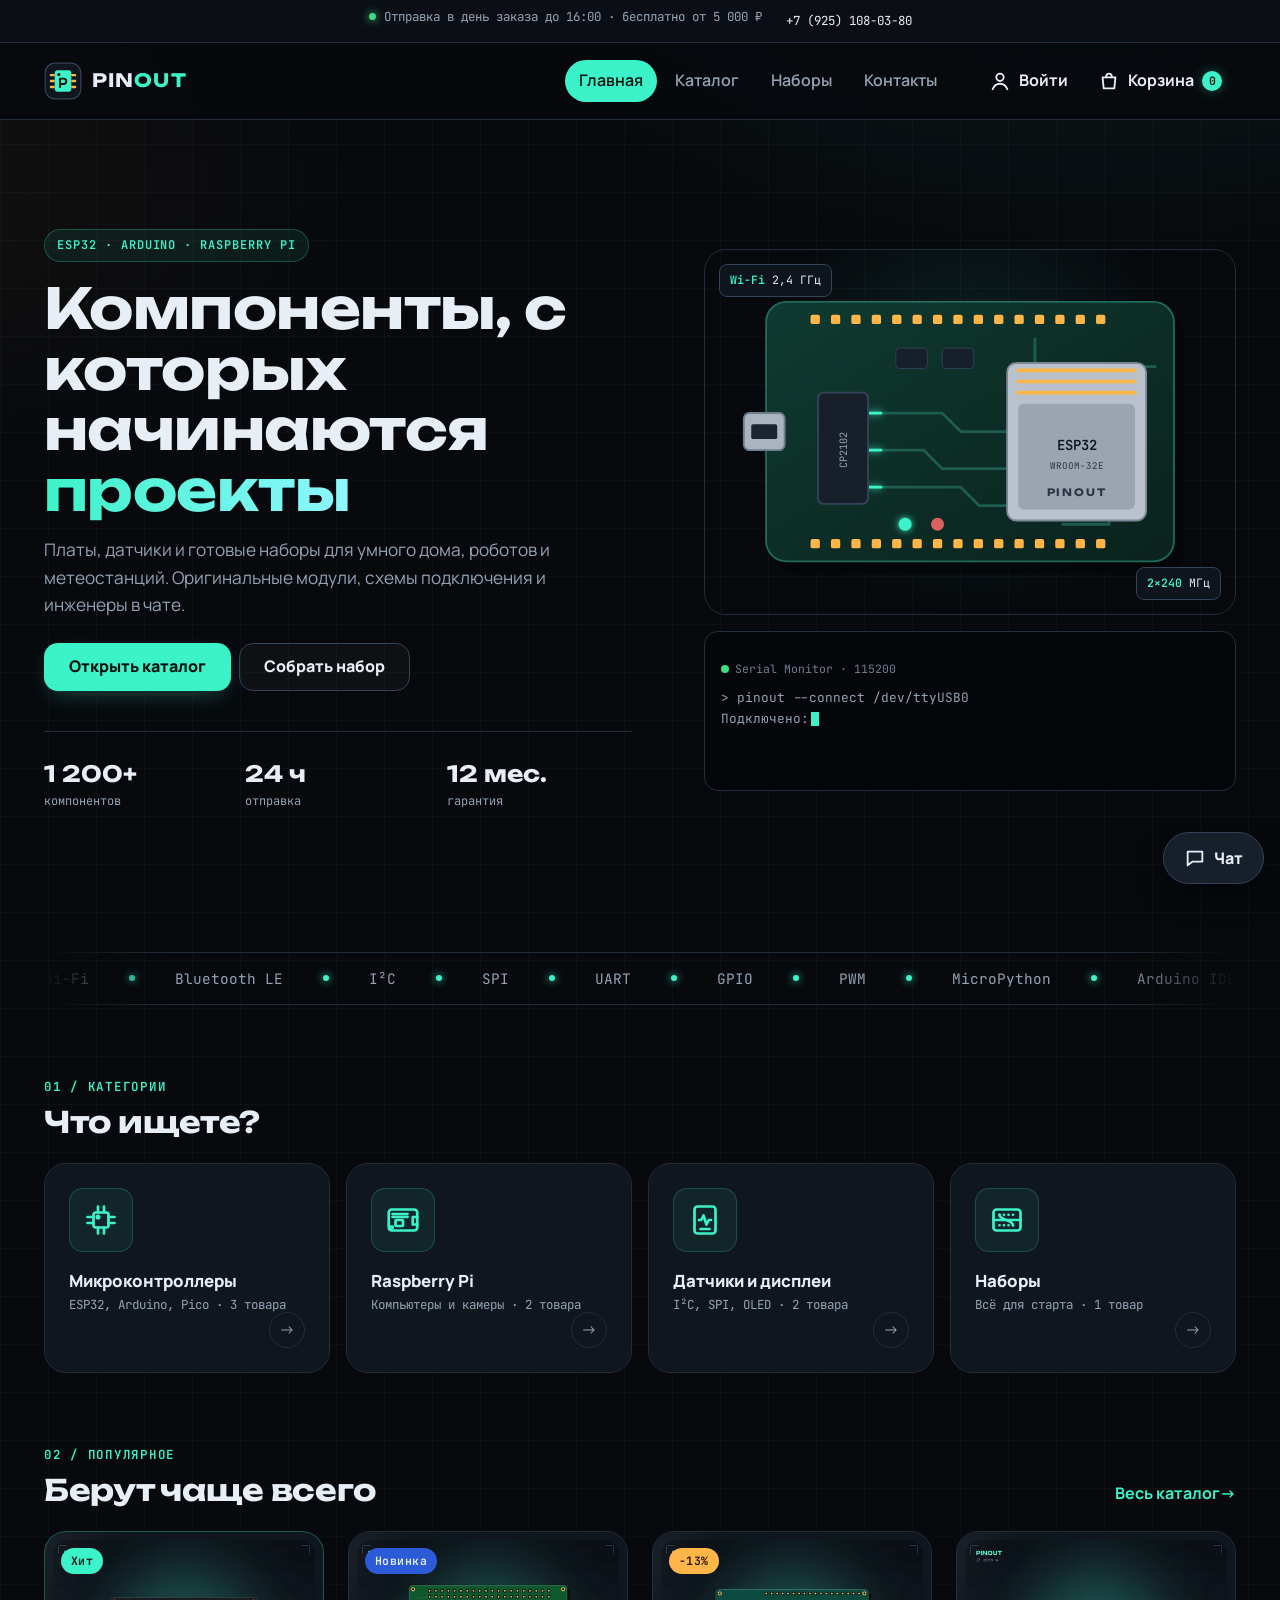
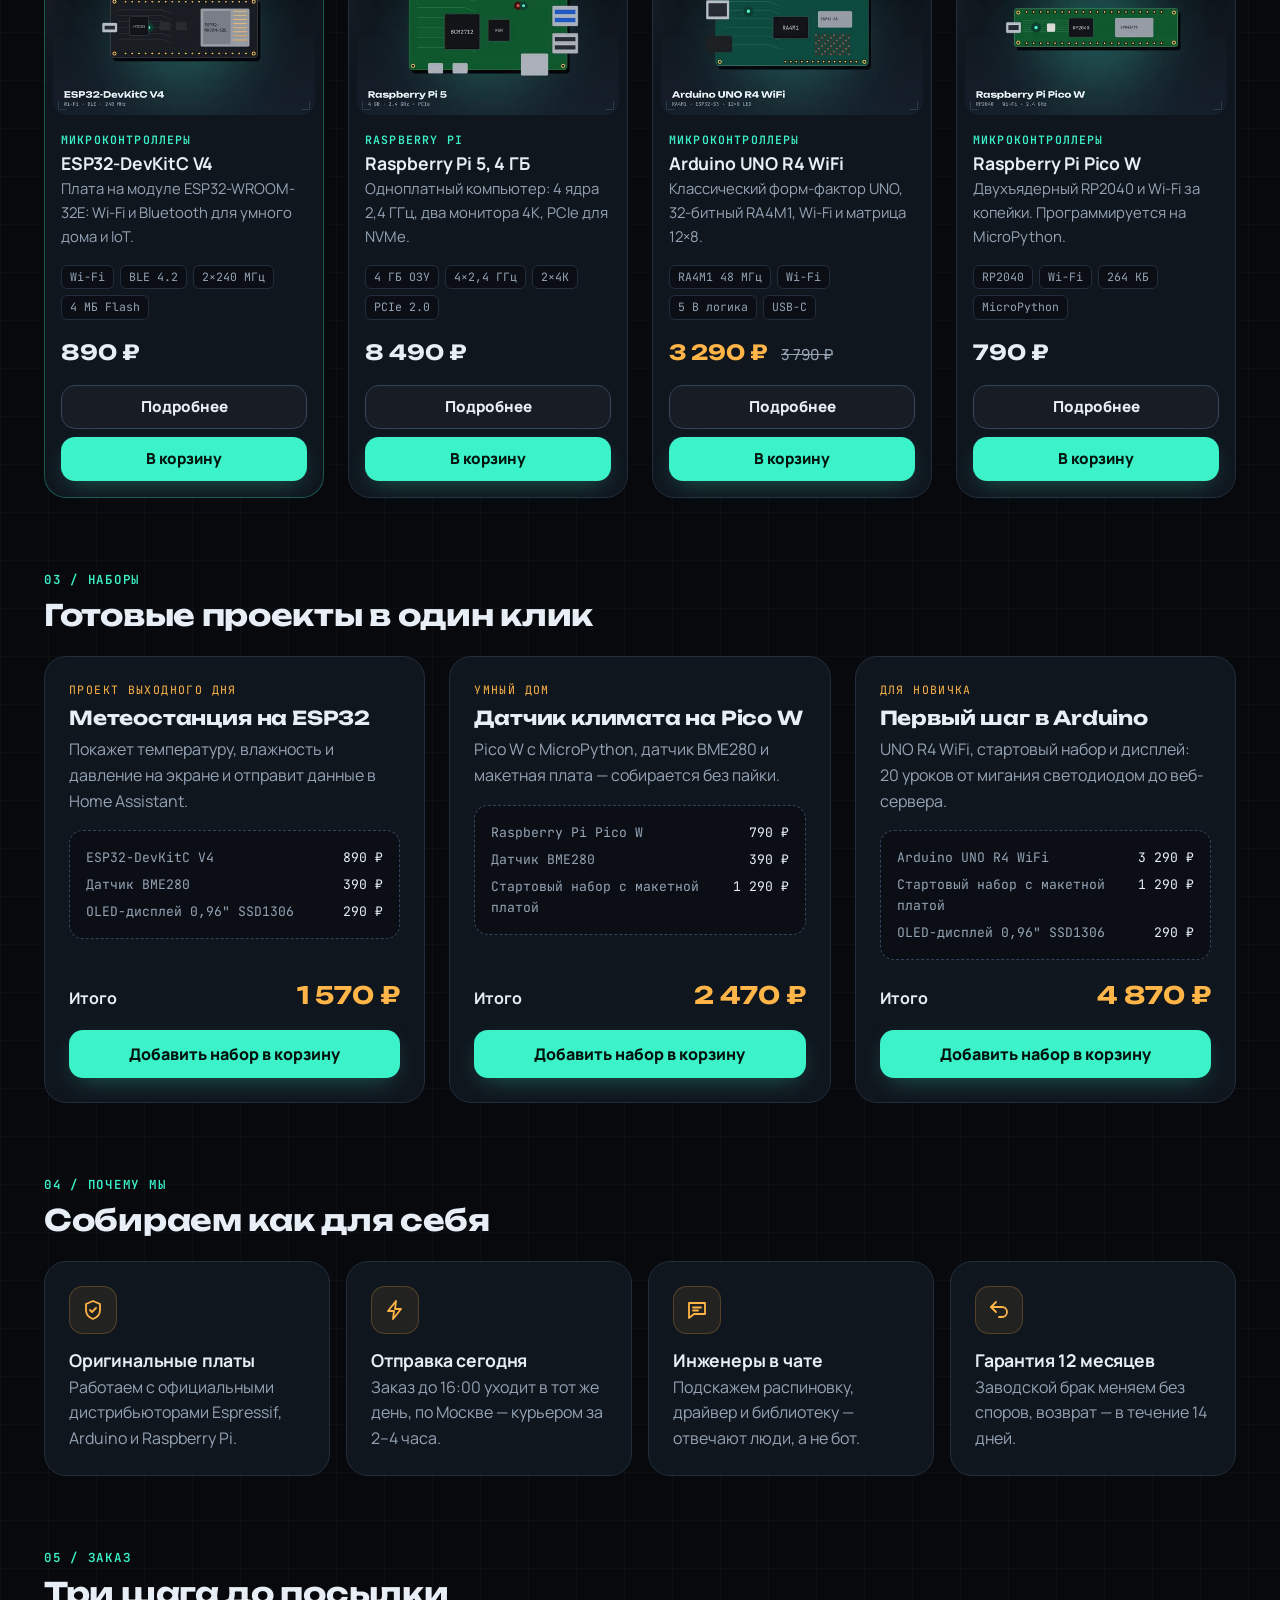
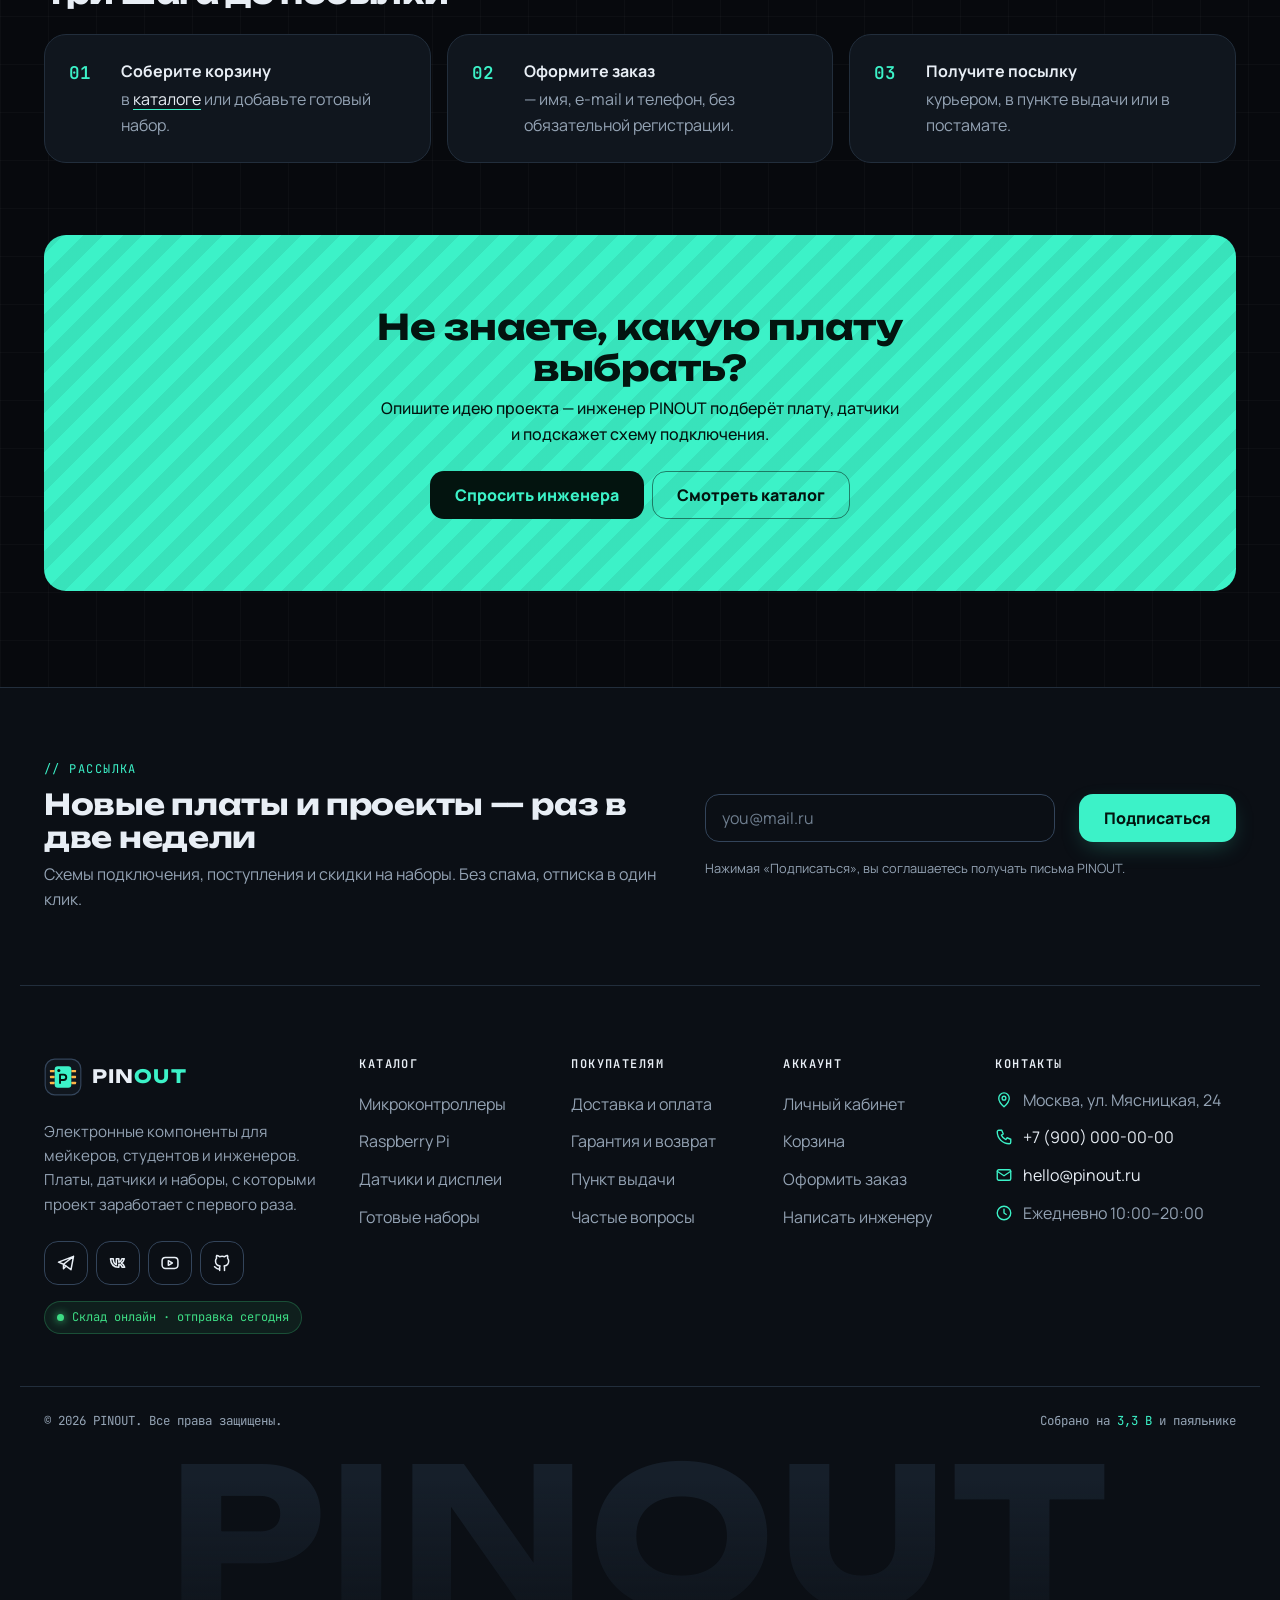
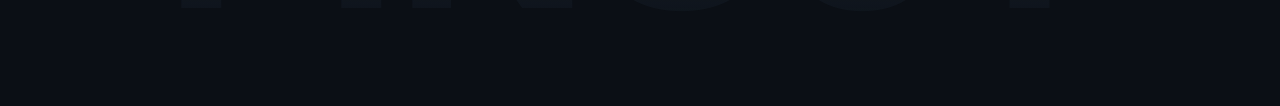
==== commit 7a49b09d: "Update phone number in topbar" ====
--- a/index.html
+++ b/index.html
@@ -21,7 +21,7 @@
   <div class="topbar">
     <div class="topbar__inner">
       <p class="topbar__text">Отправка в день заказа до 16:00 · бесплатно от 5 000 ₽</p>
-      <a class="topbar__phone" href="tel:+79000000000">+7 (900) 000-00-00</a>
+      <a class="topbar__phone" href="tel:+79000000000">+7 (925) 108-03-80</a>
     </div>
   </div>
   <header class="site-header" id="top">
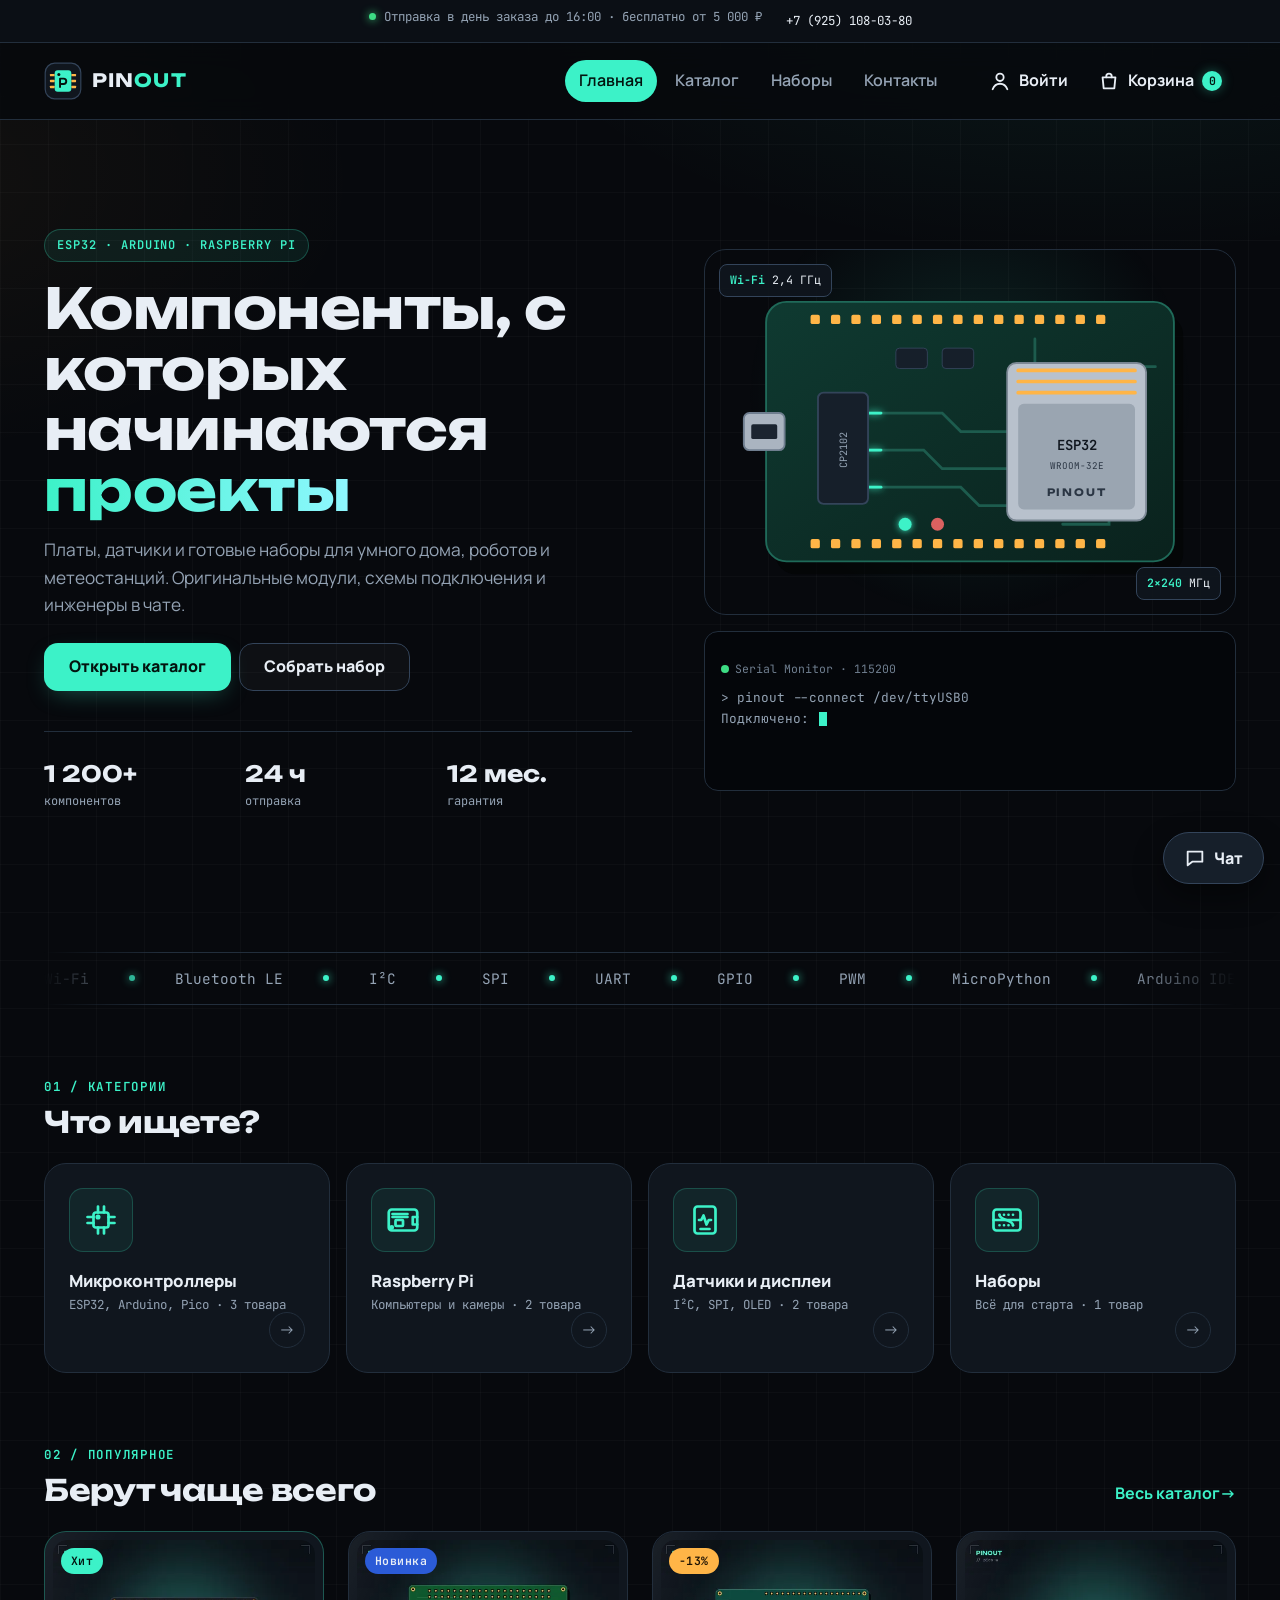
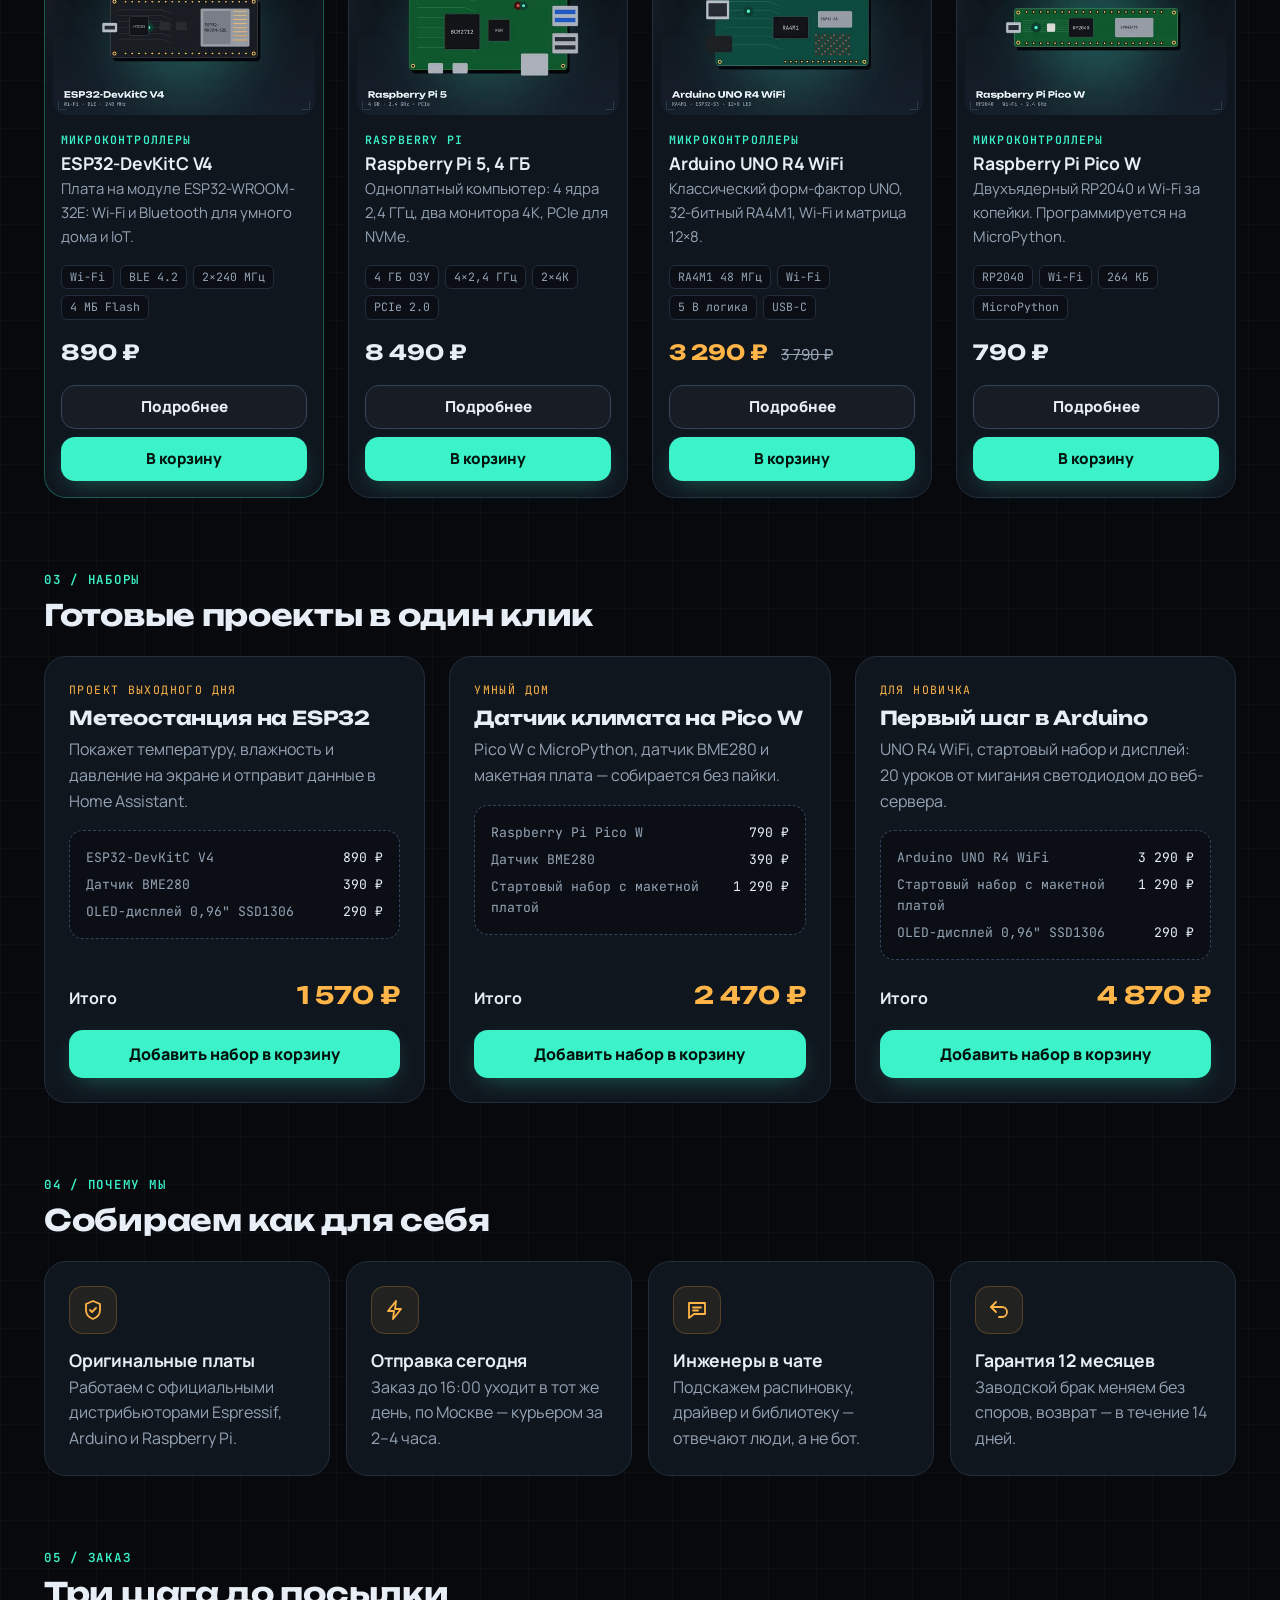
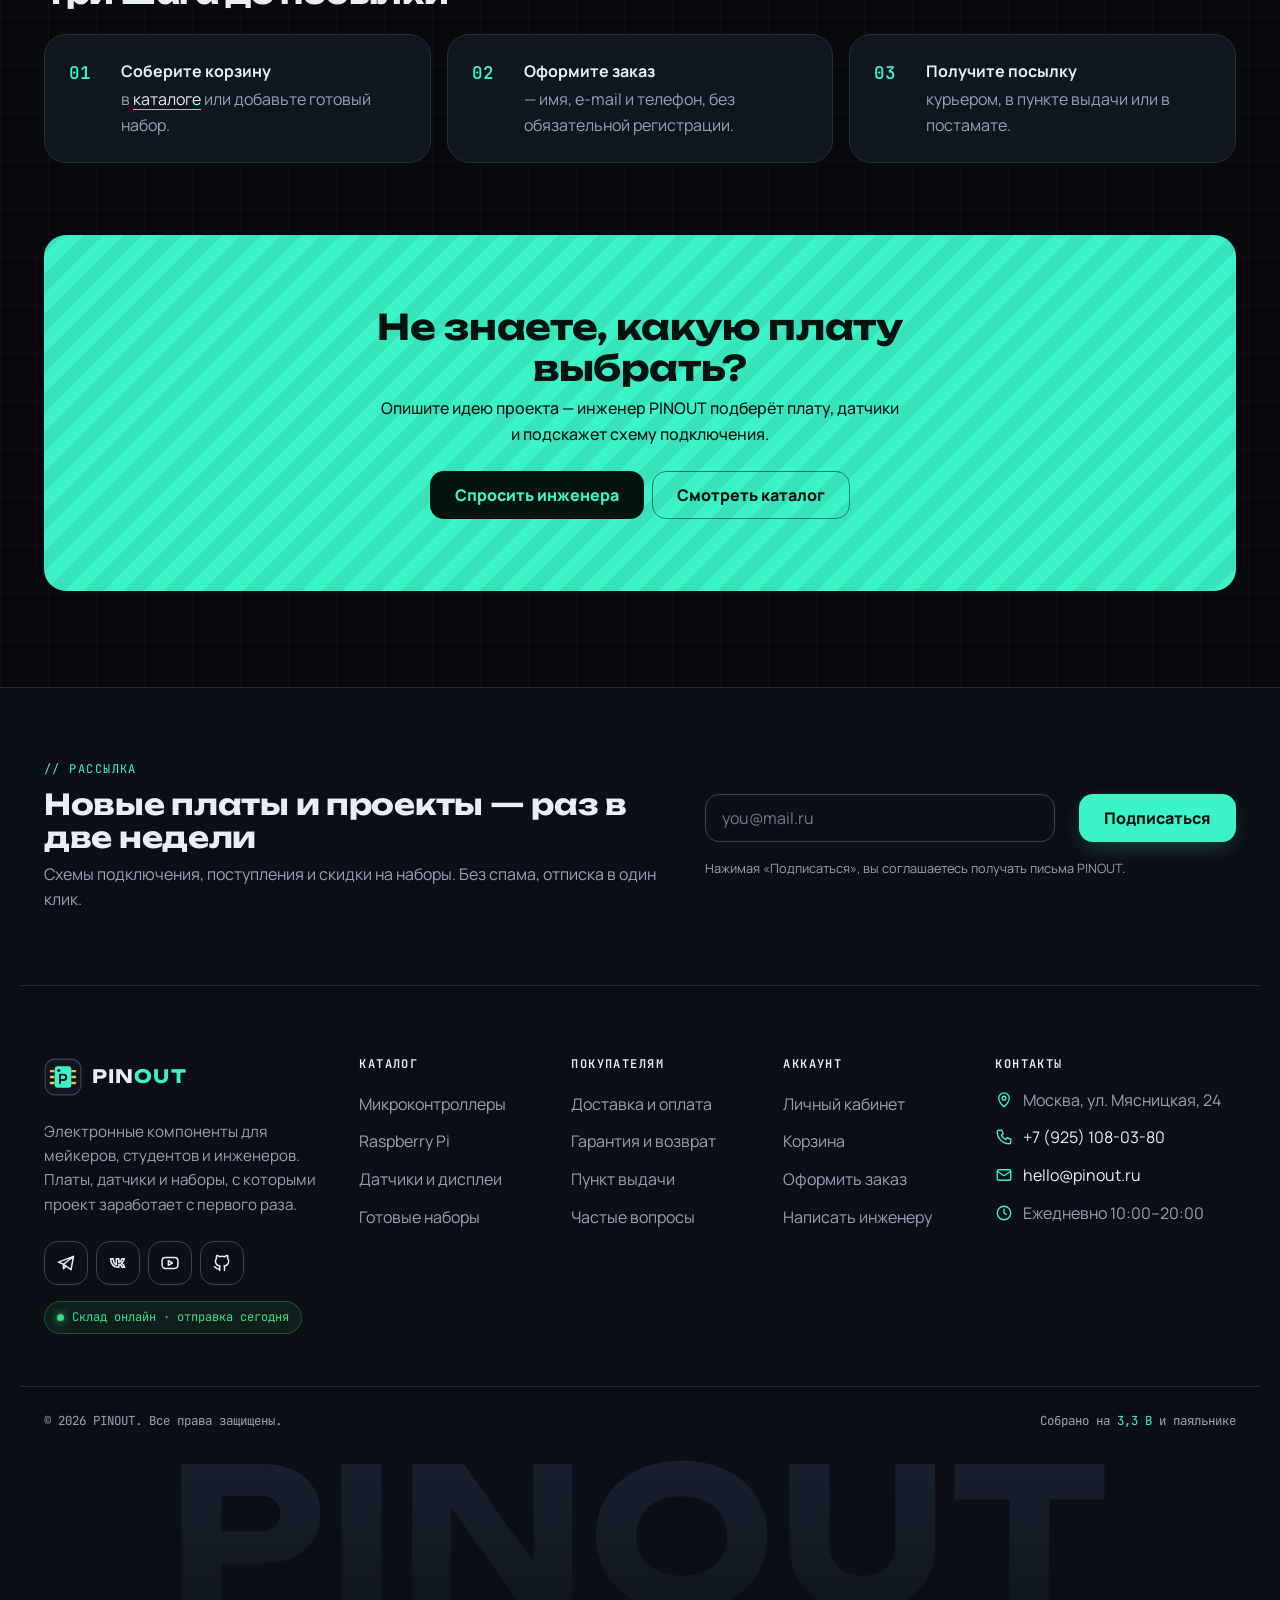
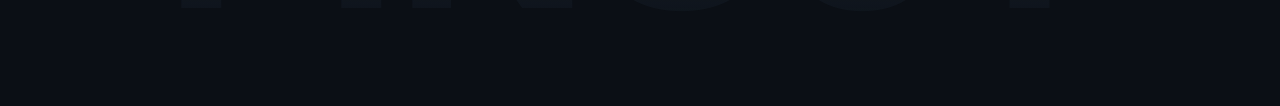
==== commit f2eac66f: "Update contact phone number in footer" ====
--- a/index.html
+++ b/index.html
@@ -428,7 +428,7 @@
         <h2 class="site-footer__title">Контакты</h2>
         <address class="site-footer__address">
           <p class="site-footer__contact"><svg viewBox="0 0 24 24" width="18" height="18" fill="none" stroke="currentColor" stroke-width="1.8" stroke-linecap="round" stroke-linejoin="round" aria-hidden="true" focusable="false"><path d="M12 21s-7-6.2-7-11.5a7 7 0 0 1 14 0C19 14.8 12 21 12 21z"/><circle cx="12" cy="9.5" r="2.5"/></svg><span>Москва, ул. Мясницкая, 24</span></p>
-          <p class="site-footer__contact"><svg viewBox="0 0 24 24" width="18" height="18" fill="none" stroke="currentColor" stroke-width="1.8" stroke-linecap="round" stroke-linejoin="round" aria-hidden="true" focusable="false"><path d="M5 3h4l2 5-2.5 1.5a11 11 0 0 0 6 6L16 13l5 2v4a2 2 0 0 1-2 2A16 16 0 0 1 3 5a2 2 0 0 1 2-2z"/></svg><a href="tel:+79000000000">+7 (900) 000-00-00</a></p>
+          <p class="site-footer__contact"><svg viewBox="0 0 24 24" width="18" height="18" fill="none" stroke="currentColor" stroke-width="1.8" stroke-linecap="round" stroke-linejoin="round" aria-hidden="true" focusable="false"><path d="M5 3h4l2 5-2.5 1.5a11 11 0 0 0 6 6L16 13l5 2v4a2 2 0 0 1-2 2A16 16 0 0 1 3 5a2 2 0 0 1 2-2z"/></svg><a href="tel:+79000000000">+7 (925) 108-03-80</a></p>
           <p class="site-footer__contact"><svg viewBox="0 0 24 24" width="18" height="18" fill="none" stroke="currentColor" stroke-width="1.8" stroke-linecap="round" stroke-linejoin="round" aria-hidden="true" focusable="false"><rect x="3" y="5" width="18" height="14" rx="2"/><path d="M3 7l9 6 9-6"/></svg><a href="mailto:hello@pinout.ru">hello@pinout.ru</a></p>
           <p class="site-footer__contact"><svg viewBox="0 0 24 24" width="18" height="18" fill="none" stroke="currentColor" stroke-width="1.8" stroke-linecap="round" stroke-linejoin="round" aria-hidden="true" focusable="false"><circle cx="12" cy="12" r="9"/><path d="M12 7v5l3 2"/></svg><span>Ежедневно 10:00–20:00</span></p>
         </address>
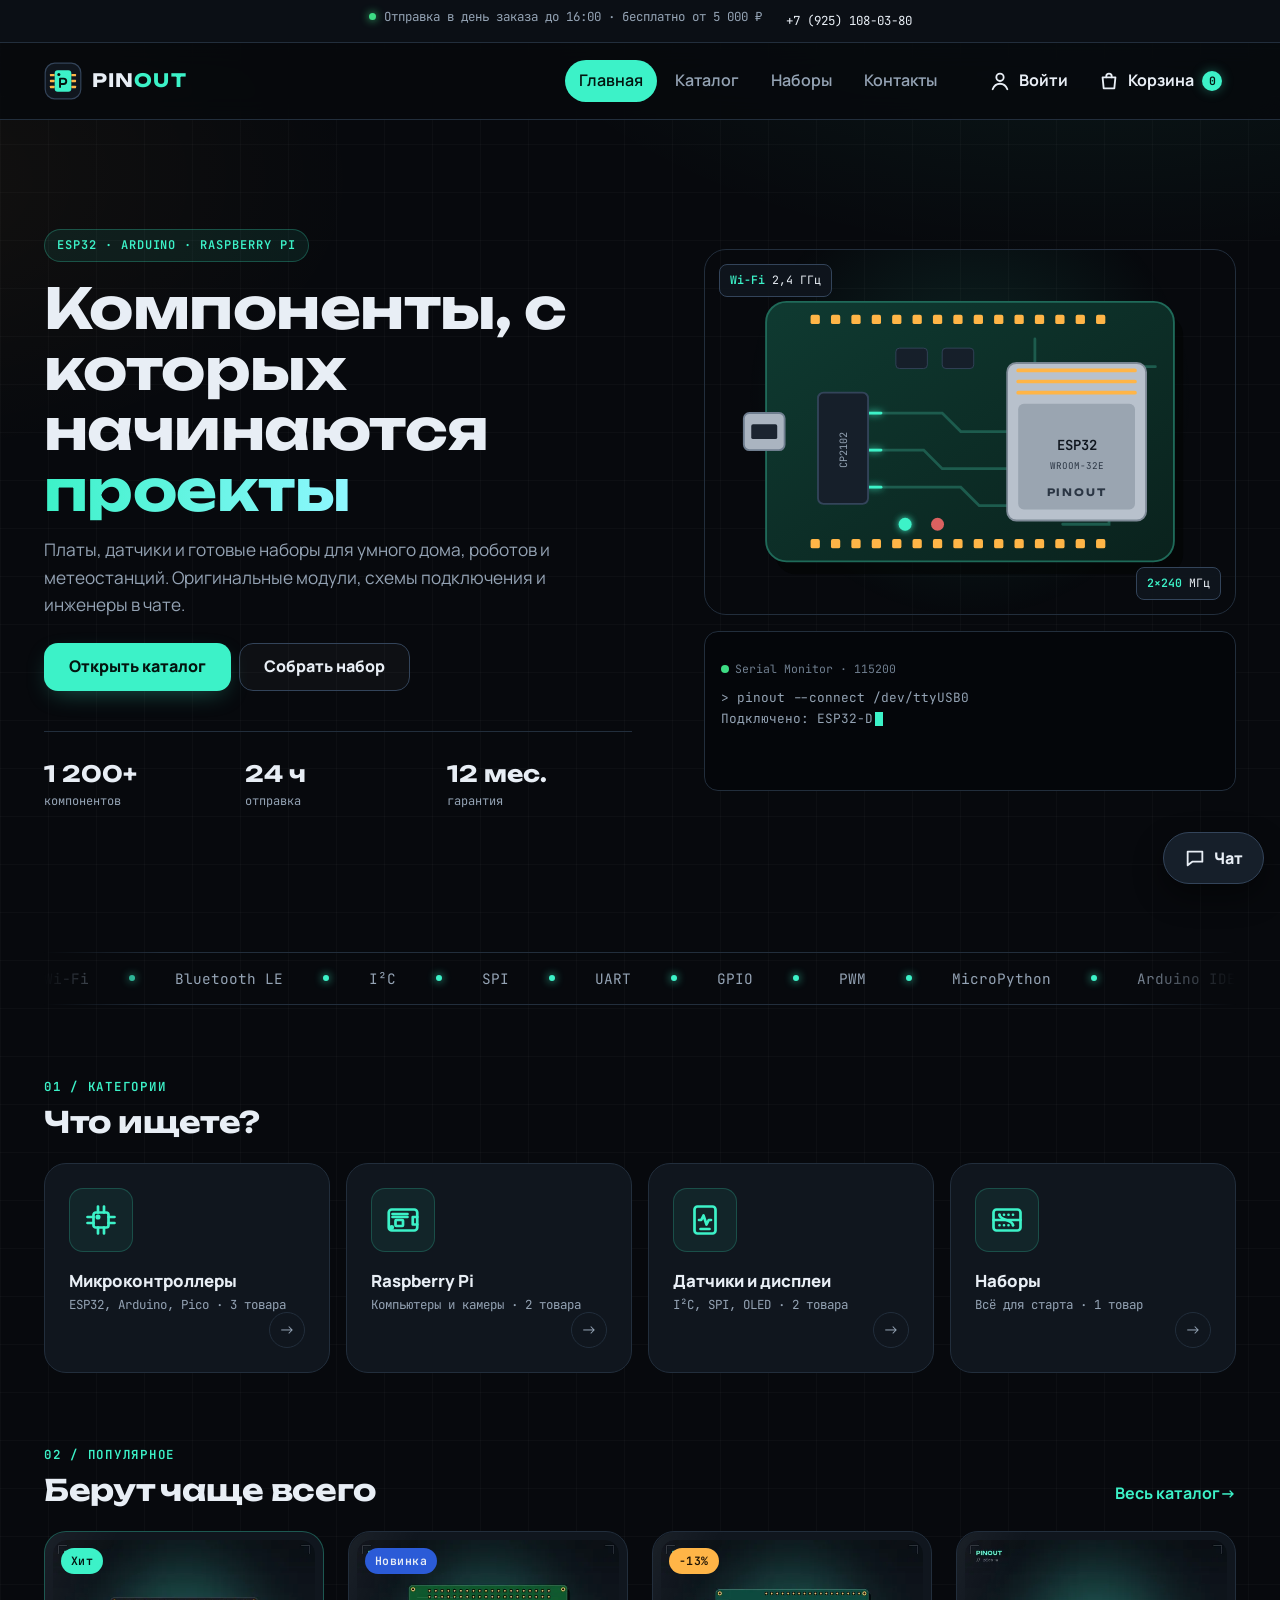
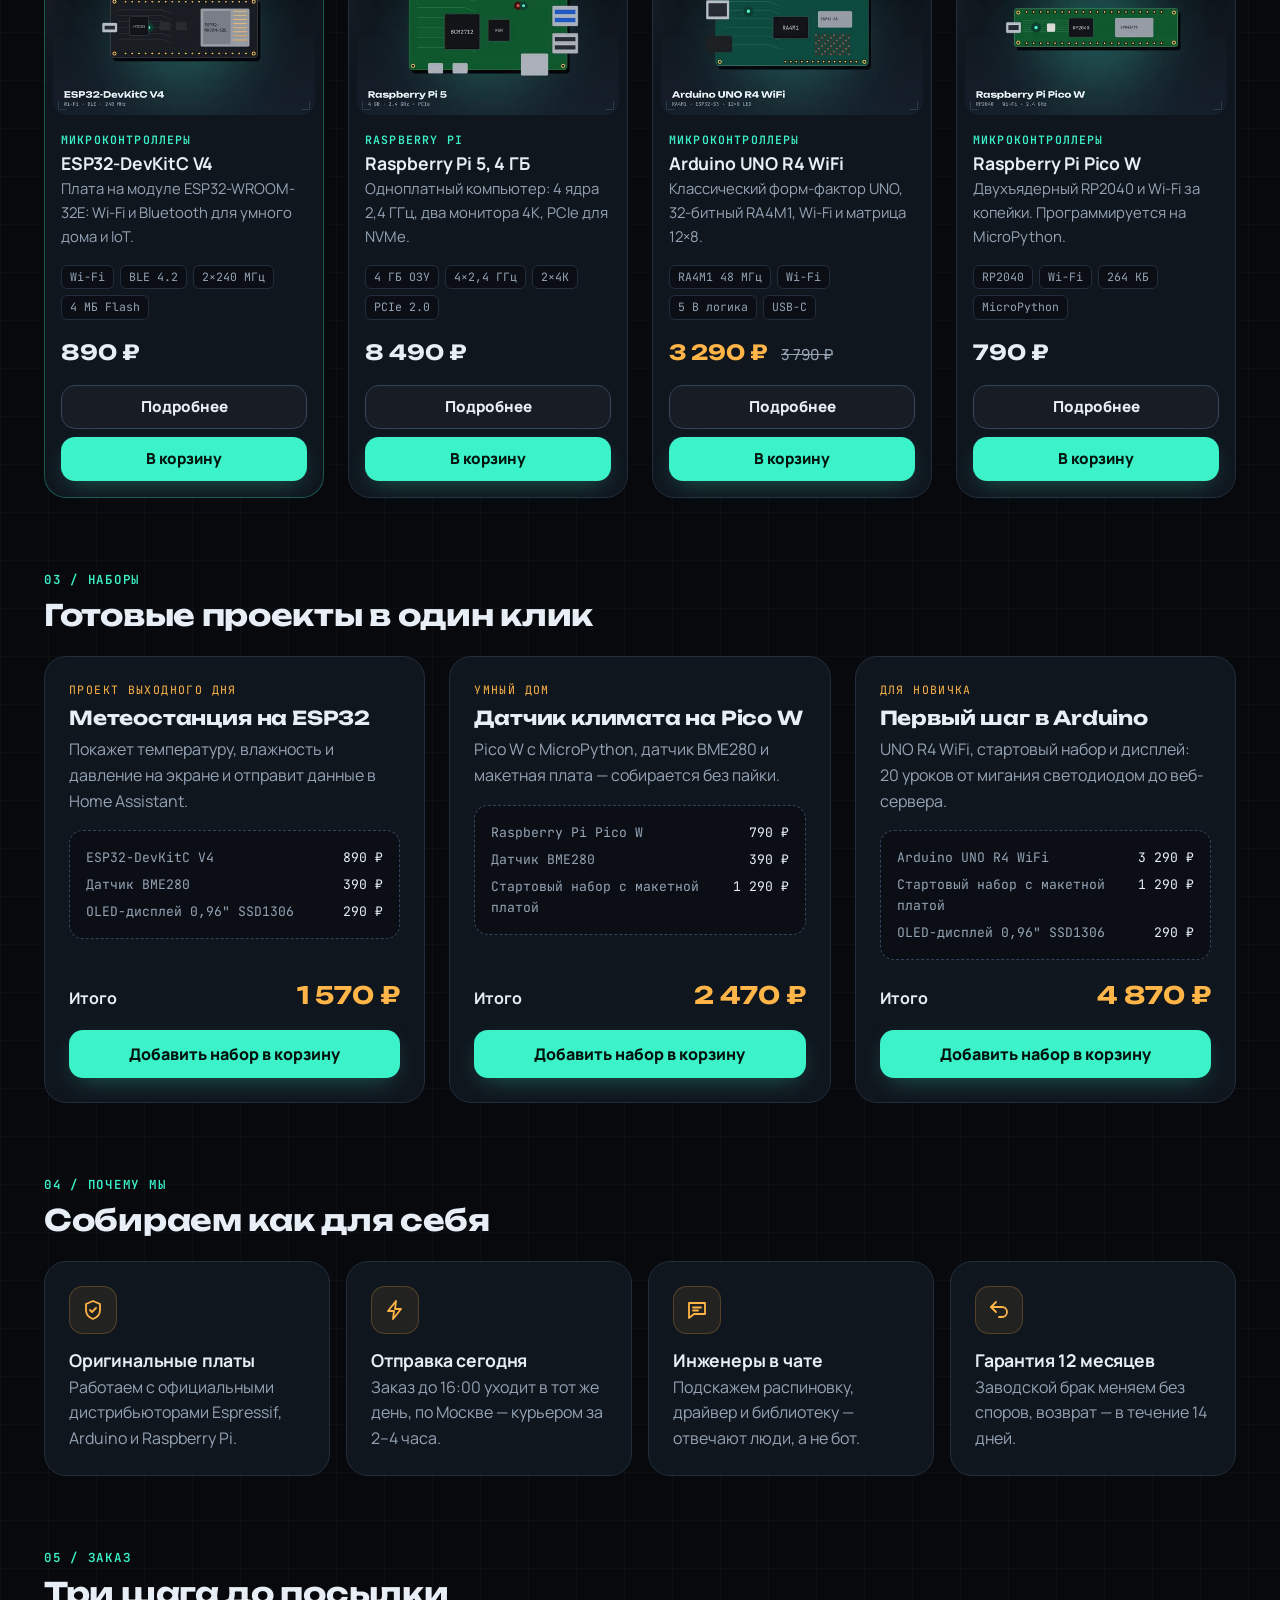
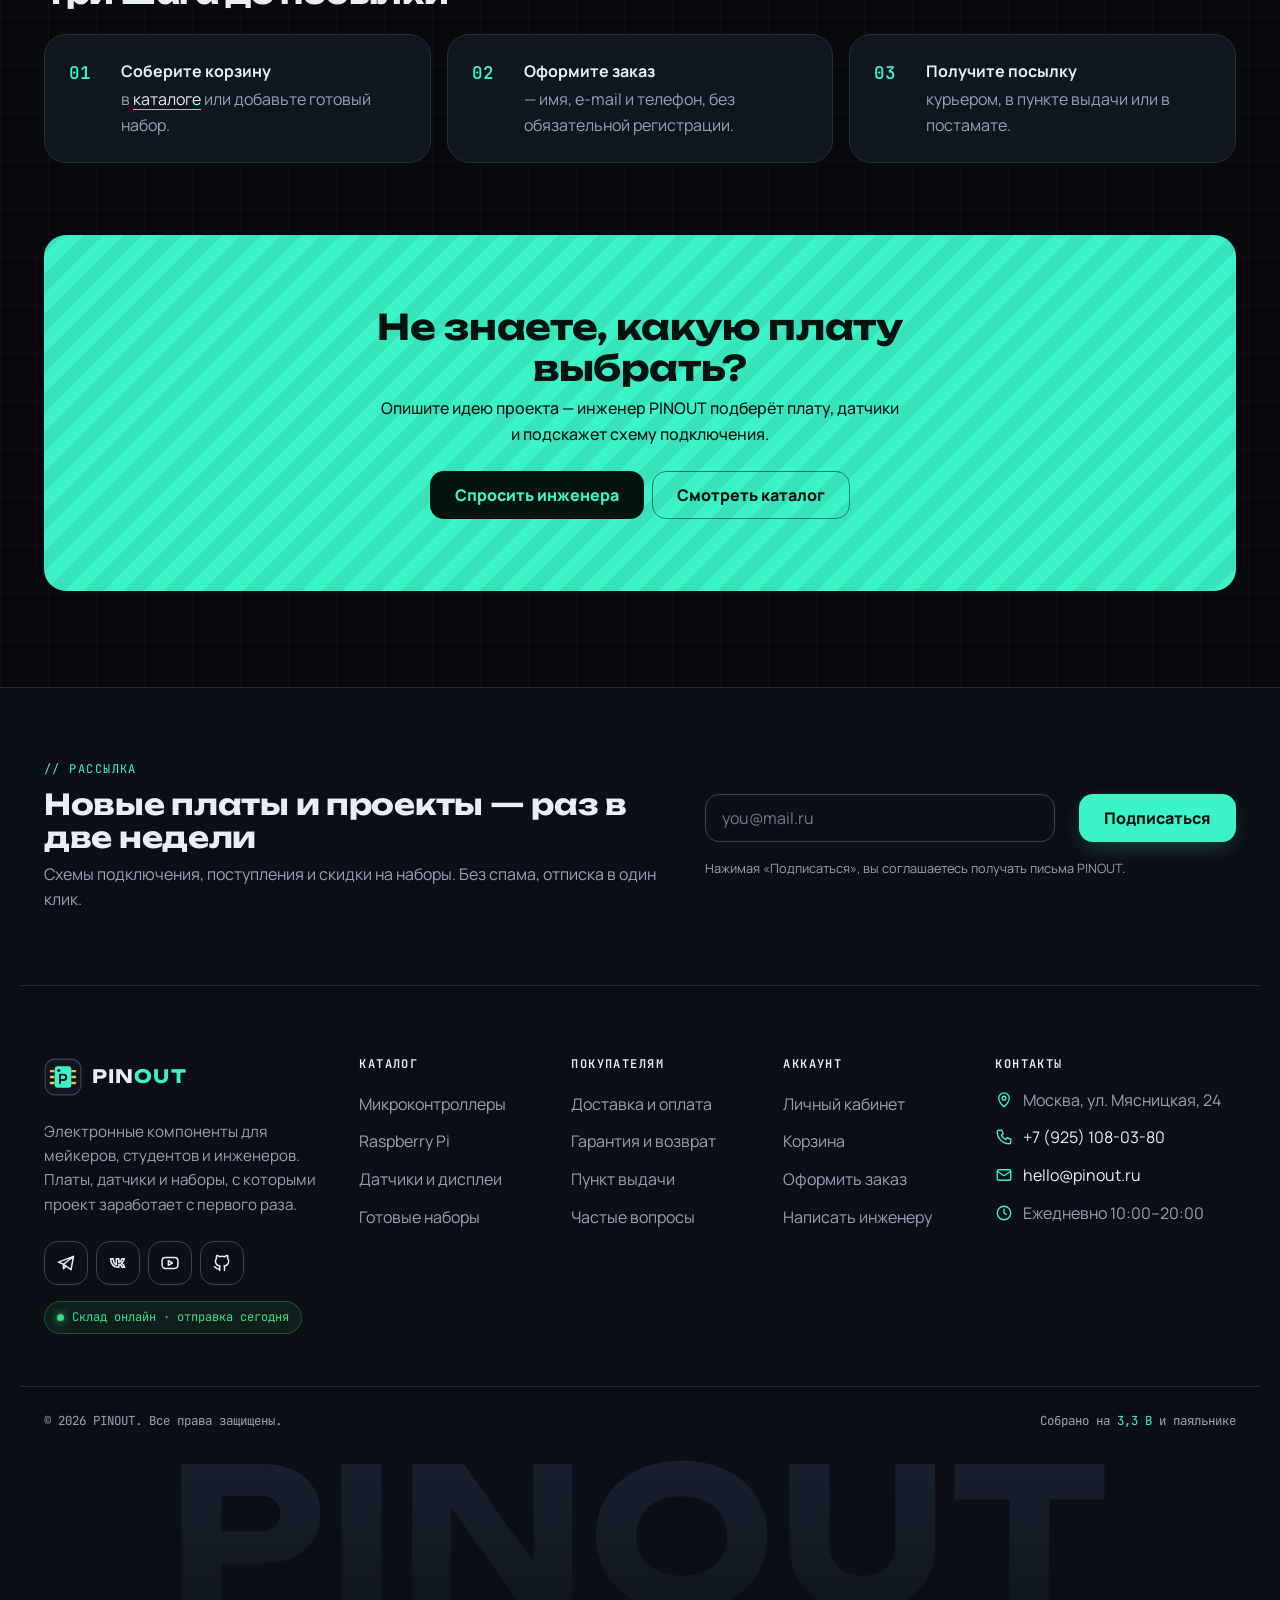
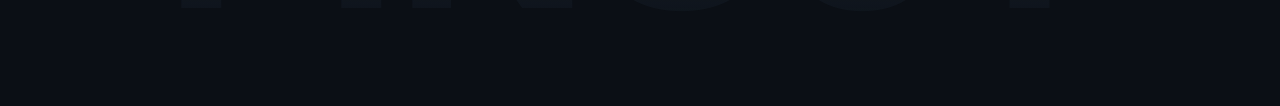
==== commit 567d5c01: "fix: restore phone number on contacts page and update tel: links" ====
--- a/index.html
+++ b/index.html
@@ -21,7 +21,7 @@
   <div class="topbar">
     <div class="topbar__inner">
       <p class="topbar__text">Отправка в день заказа до 16:00 · бесплатно от 5 000 ₽</p>
-      <a class="topbar__phone" href="tel:+79000000000">+7 (925) 108-03-80</a>
+      <a class="topbar__phone" href="tel:+79251080380">+7 (925) 108-03-80</a>
     </div>
   </div>
   <header class="site-header" id="top">
@@ -428,7 +428,7 @@
         <h2 class="site-footer__title">Контакты</h2>
         <address class="site-footer__address">
           <p class="site-footer__contact"><svg viewBox="0 0 24 24" width="18" height="18" fill="none" stroke="currentColor" stroke-width="1.8" stroke-linecap="round" stroke-linejoin="round" aria-hidden="true" focusable="false"><path d="M12 21s-7-6.2-7-11.5a7 7 0 0 1 14 0C19 14.8 12 21 12 21z"/><circle cx="12" cy="9.5" r="2.5"/></svg><span>Москва, ул. Мясницкая, 24</span></p>
-          <p class="site-footer__contact"><svg viewBox="0 0 24 24" width="18" height="18" fill="none" stroke="currentColor" stroke-width="1.8" stroke-linecap="round" stroke-linejoin="round" aria-hidden="true" focusable="false"><path d="M5 3h4l2 5-2.5 1.5a11 11 0 0 0 6 6L16 13l5 2v4a2 2 0 0 1-2 2A16 16 0 0 1 3 5a2 2 0 0 1 2-2z"/></svg><a href="tel:+79000000000">+7 (925) 108-03-80</a></p>
+          <p class="site-footer__contact"><svg viewBox="0 0 24 24" width="18" height="18" fill="none" stroke="currentColor" stroke-width="1.8" stroke-linecap="round" stroke-linejoin="round" aria-hidden="true" focusable="false"><path d="M5 3h4l2 5-2.5 1.5a11 11 0 0 0 6 6L16 13l5 2v4a2 2 0 0 1-2 2A16 16 0 0 1 3 5a2 2 0 0 1 2-2z"/></svg><a href="tel:+79251080380">+7 (925) 108-03-80</a></p>
           <p class="site-footer__contact"><svg viewBox="0 0 24 24" width="18" height="18" fill="none" stroke="currentColor" stroke-width="1.8" stroke-linecap="round" stroke-linejoin="round" aria-hidden="true" focusable="false"><rect x="3" y="5" width="18" height="14" rx="2"/><path d="M3 7l9 6 9-6"/></svg><a href="mailto:hello@pinout.ru">hello@pinout.ru</a></p>
           <p class="site-footer__contact"><svg viewBox="0 0 24 24" width="18" height="18" fill="none" stroke="currentColor" stroke-width="1.8" stroke-linecap="round" stroke-linejoin="round" aria-hidden="true" focusable="false"><circle cx="12" cy="12" r="9"/><path d="M12 7v5l3 2"/></svg><span>Ежедневно 10:00–20:00</span></p>
         </address>
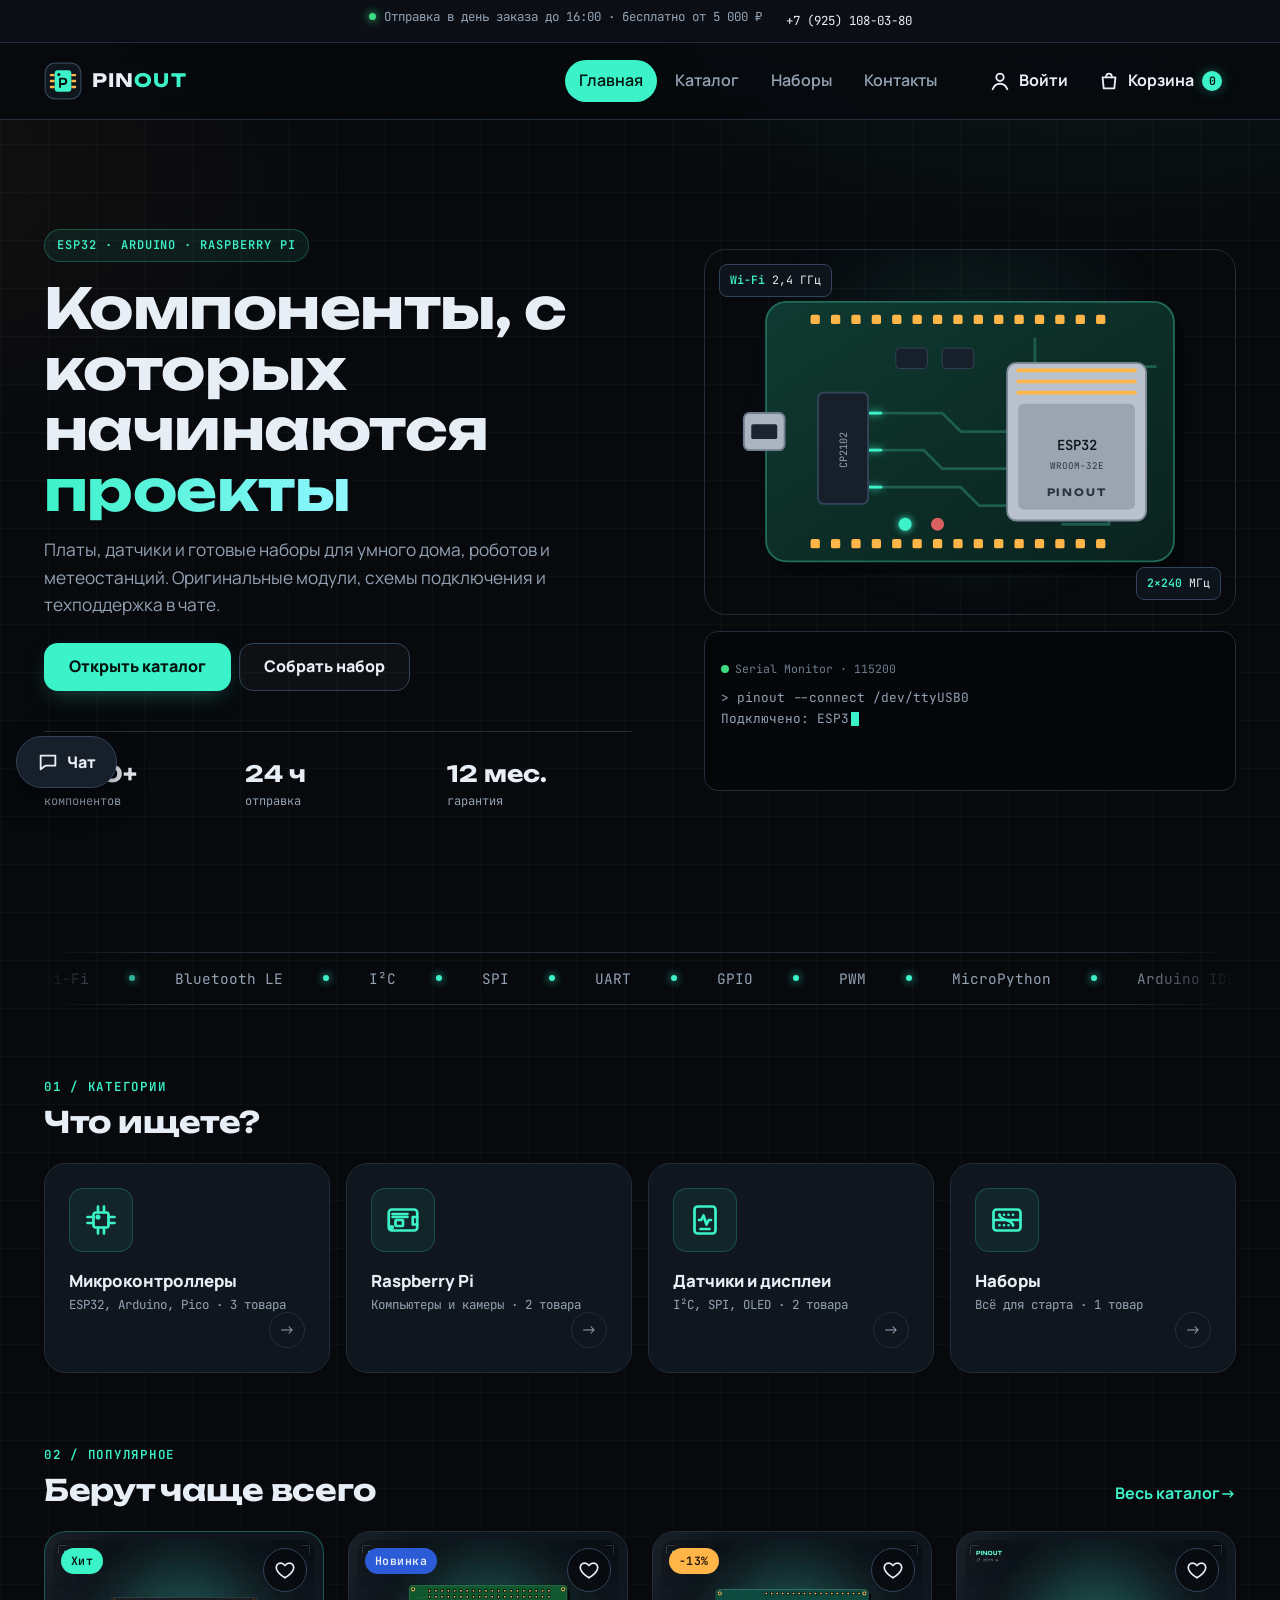
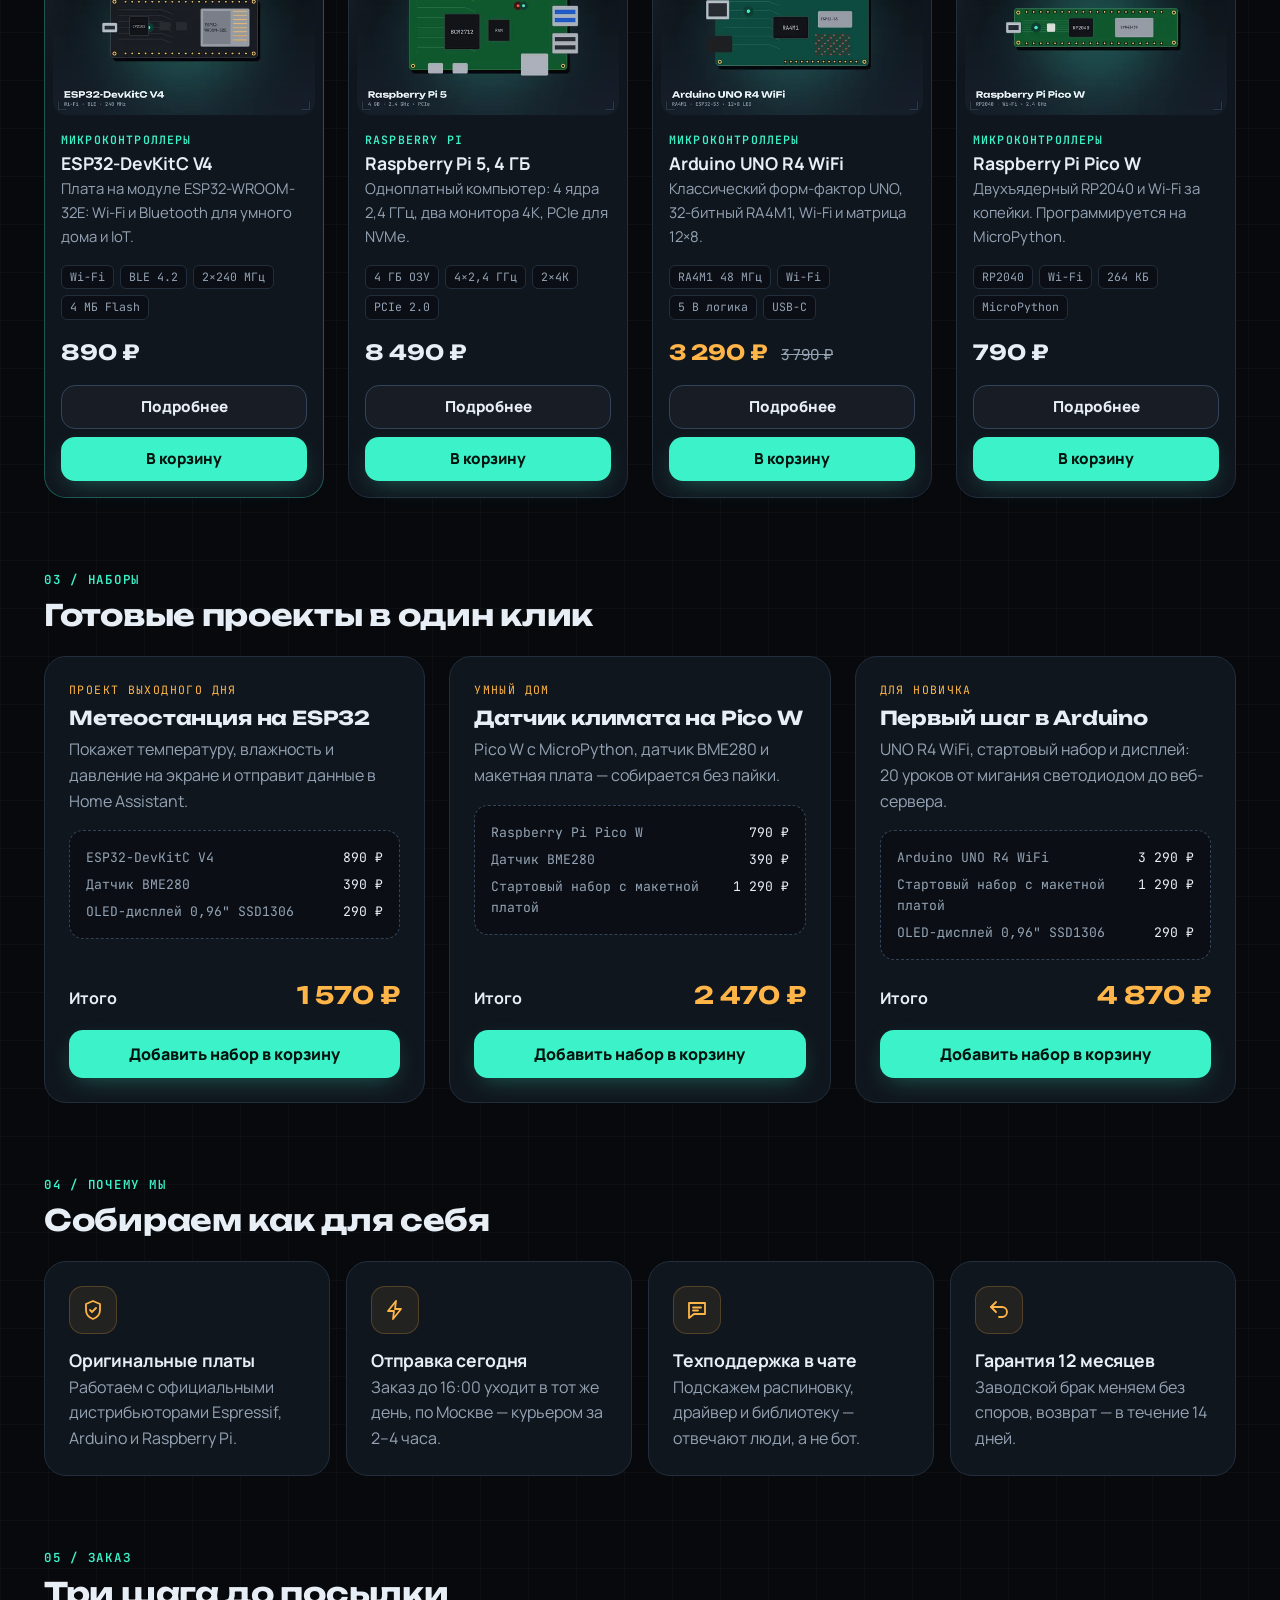
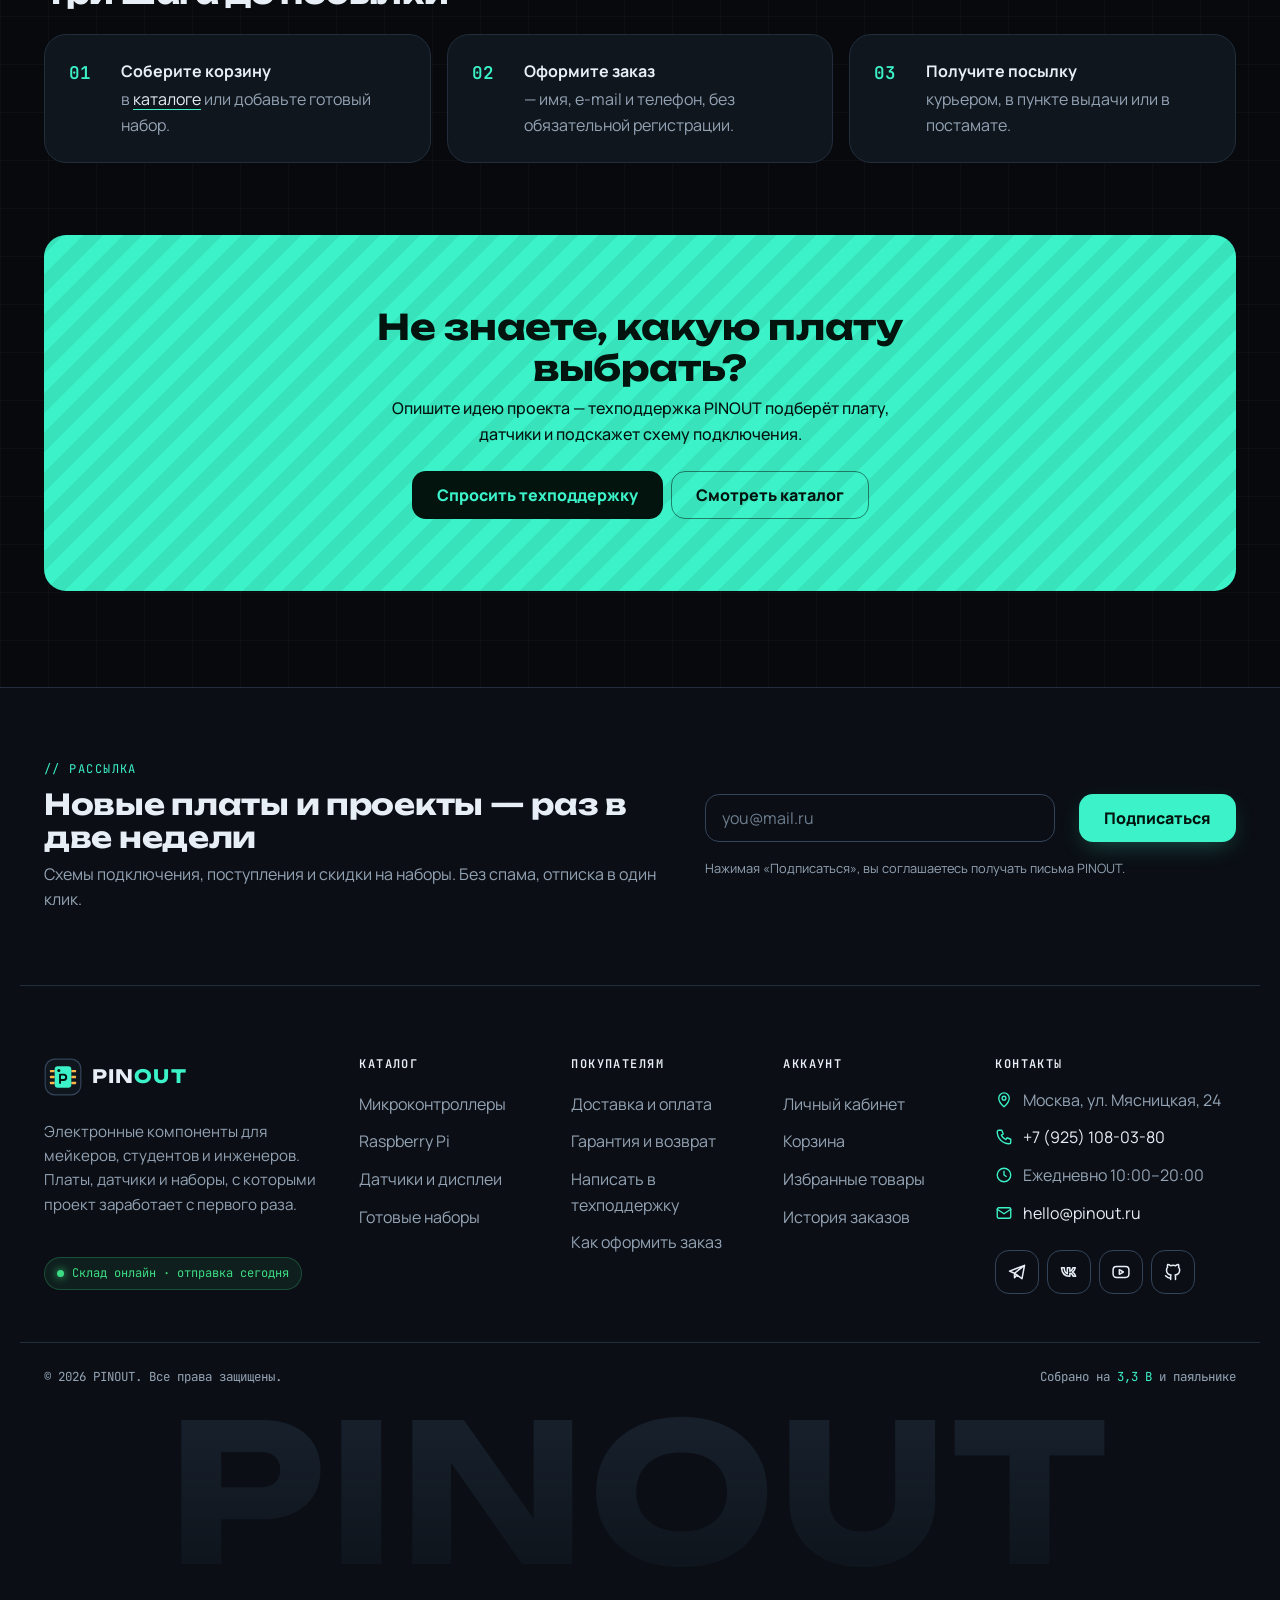
==== commit d023c78b: "feat: favorites, contacts with full-width map, card view for comparison table on mobile" ====
--- a/index.html
+++ b/index.html
@@ -51,7 +51,7 @@
       <div class="hero__content">
         <p class="hero__label">ESP32 · Arduino · Raspberry Pi</p>
         <h1 class="hero__title" id="hero-title">Компоненты, с которых начинаются <span class="hero__accent">проекты</span></h1>
-        <p class="hero__text">Платы, датчики и готовые наборы для умного дома, роботов и метеостанций. Оригинальные модули, схемы подключения и инженеры в чате.</p>
+        <p class="hero__text">Платы, датчики и готовые наборы для умного дома, роботов и метеостанций. Оригинальные модули, схемы подключения и техподдержка в чате.</p>
         <div class="hero__actions">
           <a class="button button--primary" href="catalog.html">Открыть каталог</a>
           <a class="button button--secondary" href="#kits">Собрать набор</a>
@@ -184,6 +184,7 @@
       </div>
       <div class="products-grid">
           <article class="product-card product-card--hit" data-reveal>
+            <button class="product-card__fav" type="button" aria-pressed="false" data-id="esp32" data-name="ESP32-DevKitC V4" data-category="Микроконтроллеры" data-price="890"><svg class="product-card__fav-icon" viewBox="0 0 24 24" width="22" height="22" aria-hidden="true" focusable="false"><path d="M12 20.5s-7.5-4.6-9.2-9.4C1.6 7.6 3.9 4.5 7.3 4.5c2 0 3.6 1.1 4.7 2.7 1.1-1.6 2.7-2.7 4.7-2.7 3.4 0 5.7 3.1 4.5 6.6-1.7 4.8-9.2 9.4-9.2 9.4z"/></svg><span class="visually-hidden">В избранное: ESP32-DevKitC V4</span></button>
             <span class="product-card__badge product-card__badge--hit">Хит</span>
             <picture>
               <source type="image/webp" srcset="images/products/esp32-480.webp 480w, images/products/esp32-960.webp 960w" sizes="(min-width: 1280px) 280px, (min-width: 1024px) 30vw, (min-width: 600px) 45vw, 100vw">
@@ -205,6 +206,7 @@
             </div>
           </article>
           <article class="product-card product-card--new" data-reveal>
+            <button class="product-card__fav" type="button" aria-pressed="false" data-id="rpi5" data-name="Raspberry Pi 5, 4 ГБ" data-category="Raspberry Pi" data-price="8490"><svg class="product-card__fav-icon" viewBox="0 0 24 24" width="22" height="22" aria-hidden="true" focusable="false"><path d="M12 20.5s-7.5-4.6-9.2-9.4C1.6 7.6 3.9 4.5 7.3 4.5c2 0 3.6 1.1 4.7 2.7 1.1-1.6 2.7-2.7 4.7-2.7 3.4 0 5.7 3.1 4.5 6.6-1.7 4.8-9.2 9.4-9.2 9.4z"/></svg><span class="visually-hidden">В избранное: Raspberry Pi 5, 4 ГБ</span></button>
             <span class="product-card__badge product-card__badge--new">Новинка</span>
             <picture>
               <source type="image/webp" srcset="images/products/rpi5-480.webp 480w, images/products/rpi5-960.webp 960w" sizes="(min-width: 1280px) 280px, (min-width: 1024px) 30vw, (min-width: 600px) 45vw, 100vw">
@@ -226,6 +228,7 @@
             </div>
           </article>
           <article class="product-card product-card--discount" data-reveal>
+            <button class="product-card__fav" type="button" aria-pressed="false" data-id="uno-r4" data-name="Arduino UNO R4 WiFi" data-category="Микроконтроллеры" data-price="3290"><svg class="product-card__fav-icon" viewBox="0 0 24 24" width="22" height="22" aria-hidden="true" focusable="false"><path d="M12 20.5s-7.5-4.6-9.2-9.4C1.6 7.6 3.9 4.5 7.3 4.5c2 0 3.6 1.1 4.7 2.7 1.1-1.6 2.7-2.7 4.7-2.7 3.4 0 5.7 3.1 4.5 6.6-1.7 4.8-9.2 9.4-9.2 9.4z"/></svg><span class="visually-hidden">В избранное: Arduino UNO R4 WiFi</span></button>
             <span class="product-card__badge"><span class="visually-hidden">Скидка </span>−13%</span>
             <picture>
               <source type="image/webp" srcset="images/products/uno-r4-480.webp 480w, images/products/uno-r4-960.webp 960w" sizes="(min-width: 1280px) 280px, (min-width: 1024px) 30vw, (min-width: 600px) 45vw, 100vw">
@@ -247,6 +250,7 @@
             </div>
           </article>
           <article class="product-card" data-reveal>
+            <button class="product-card__fav" type="button" aria-pressed="false" data-id="pico-w" data-name="Raspberry Pi Pico W" data-category="Микроконтроллеры" data-price="790"><svg class="product-card__fav-icon" viewBox="0 0 24 24" width="22" height="22" aria-hidden="true" focusable="false"><path d="M12 20.5s-7.5-4.6-9.2-9.4C1.6 7.6 3.9 4.5 7.3 4.5c2 0 3.6 1.1 4.7 2.7 1.1-1.6 2.7-2.7 4.7-2.7 3.4 0 5.7 3.1 4.5 6.6-1.7 4.8-9.2 9.4-9.2 9.4z"/></svg><span class="visually-hidden">В избранное: Raspberry Pi Pico W</span></button>
             <picture>
               <source type="image/webp" srcset="images/products/pico-w-480.webp 480w, images/products/pico-w-960.webp 960w" sizes="(min-width: 1280px) 280px, (min-width: 1024px) 30vw, (min-width: 600px) 45vw, 100vw">
               <img class="product-card__image" src="images/products/pico-w-480.jpg" srcset="images/products/pico-w-480.jpg 480w, images/products/pico-w-960.jpg 960w" sizes="(min-width: 1280px) 280px, (min-width: 1024px) 30vw, (min-width: 600px) 45vw, 100vw" alt="Raspberry Pi Pico W" width="480" height="320" loading="lazy" decoding="async">
@@ -336,7 +340,7 @@
         </li>
         <li class="advantages__item" data-reveal>
           <span class="advantages__icon" aria-hidden="true"><svg viewBox="0 0 24 24" width="24" height="24" fill="none" stroke="currentColor" stroke-width="1.8" stroke-linecap="round" stroke-linejoin="round" aria-hidden="true" focusable="false"><path d="M4 5h16v11H9l-5 4z"/><path d="M8 9.5h8M8 12.5h5"/></svg></span>
-          <h3 class="advantages__title">Инженеры в чате</h3>
+          <h3 class="advantages__title">Техподдержка в чате</h3>
           <p class="advantages__text">Подскажем распиновку, драйвер и библиотеку — отвечают люди, а не бот.</p>
         </li>
         <li class="advantages__item" data-reveal>
@@ -363,9 +367,9 @@
 
     <section class="cta-band" aria-labelledby="cta-title" data-reveal>
       <h2 class="cta-band__title" id="cta-title">Не знаете, какую плату выбрать?</h2>
-      <p class="cta-band__text">Опишите идею проекта — инженер PINOUT подберёт плату, датчики и подскажет схему подключения.</p>
+      <p class="cta-band__text">Опишите идею проекта — техподдержка PINOUT подберёт плату, датчики и подскажет схему подключения.</p>
       <div class="cta-band__actions">
-        <a class="button button--primary" href="contacts.html#feedback-title" data-open-chat>Спросить инженера</a>
+        <a class="button button--primary" href="contacts.html#feedback-title" data-open-chat>Спросить техподдержку</a>
         <a class="button button--secondary" href="catalog.html">Смотреть каталог</a>
       </div>
     </section>
@@ -389,12 +393,6 @@
       <div class="site-footer__brand">
         <a class="site-footer__logo" href="index.html" aria-label="PINOUT — на главную"><svg class="logo-mark" viewBox="0 0 64 64" width="36" height="36" aria-hidden="true" focusable="false"><rect x="2" y="2" width="60" height="60" rx="16" fill="#10161e" stroke="#33445a" stroke-width="2"/><g fill="#ffb547"><rect x="10" y="20" width="8" height="4" rx="1"/><rect x="10" y="30" width="8" height="4" rx="1"/><rect x="10" y="40" width="8" height="4" rx="1"/><rect x="46" y="20" width="8" height="4" rx="1"/><rect x="46" y="30" width="8" height="4" rx="1"/><rect x="46" y="40" width="8" height="4" rx="1"/></g><rect x="18" y="14" width="28" height="36" rx="5" fill="#3cf2c8"/><circle cx="25" cy="21" r="2.6" fill="#03140f"/><path d="M27 42V28h6a4.5 4.5 0 0 1 0 9h-6" fill="none" stroke="#03140f" stroke-width="3.2" stroke-linecap="round" stroke-linejoin="round"/></svg><span class="site-header__name">PIN<span class="site-header__name-accent">OUT</span></span></a>
         <p class="site-footer__about">Электронные компоненты для мейкеров, студентов и инженеров. Платы, датчики и наборы, с которыми проект заработает с первого раза.</p>
-        <ul class="socials">
-          <li><a class="socials__link" href="https://t.me/" target="_blank" rel="noopener" aria-label="Telegram (в новой вкладке)"><svg viewBox="0 0 24 24" width="20" height="20" fill="none" stroke="currentColor" stroke-width="1.8" stroke-linecap="round" stroke-linejoin="round" aria-hidden="true" focusable="false"><path d="M21 4L3 11l6 2.5M21 4l-3 16-9-6.5M21 4L9 13.5V19l3-3.5"/></svg></a></li>
-          <li><a class="socials__link" href="https://vk.com/" target="_blank" rel="noopener" aria-label="ВКонтакте (в новой вкладке)"><svg viewBox="0 0 24 24" width="20" height="20" fill="none" stroke="currentColor" stroke-width="1.8" stroke-linecap="round" stroke-linejoin="round" aria-hidden="true" focusable="false"><path d="M3 7c.5 6 4 10 9.5 10h.5v-3.5c2 .2 3.4 1.6 4 3.5H20c-.8-2.6-2.7-4.3-4-5 1.3-.8 3-2.6 3.5-5h-2.8c-.6 2-2.2 3.8-3.7 4V7h-3v7c-1.8-.4-3.6-2.6-3.7-7z"/></svg></a></li>
-          <li><a class="socials__link" href="https://www.youtube.com/" target="_blank" rel="noopener" aria-label="YouTube (в новой вкладке)"><svg viewBox="0 0 24 24" width="20" height="20" fill="none" stroke="currentColor" stroke-width="1.8" stroke-linecap="round" stroke-linejoin="round" aria-hidden="true" focusable="false"><rect x="2.5" y="5.5" width="19" height="13" rx="4"/><path d="M10 9.2v5.6l4.8-2.8z"/></svg></a></li>
-          <li><a class="socials__link" href="https://github.com/nguyend1en/kr3-responsive-shop" target="_blank" rel="noopener" aria-label="GitHub (в новой вкладке)"><svg viewBox="0 0 24 24" width="20" height="20" fill="none" stroke="currentColor" stroke-width="1.8" stroke-linecap="round" stroke-linejoin="round" aria-hidden="true" focusable="false"><path d="M9 19c-4 1.3-4-2-6-2.5m12 4.5v-3.5c0-1 .1-1.4-.5-2 2.8-.3 5.5-1.4 5.5-6a4.6 4.6 0 0 0-1.3-3.2 4.3 4.3 0 0 0-.1-3.2s-1-.3-3.4 1.3a11.6 11.6 0 0 0-6.2 0C6.6 2.8 5.6 3.1 5.6 3.1a4.3 4.3 0 0 0-.1 3.2A4.6 4.6 0 0 0 4.2 9.5c0 4.6 2.7 5.7 5.5 6-.6.6-.6 1.2-.5 2V21"/></svg></a></li>
-        </ul>
         <p class="site-footer__status">Склад онлайн · отправка сегодня</p>
       </div>
       <nav class="site-footer__col" aria-labelledby="footer-catalog-title">
@@ -411,8 +409,8 @@
         <ul class="site-footer__list">
           <li><a class="site-footer__link" href="contacts.html#faq">Доставка и оплата</a></li>
           <li><a class="site-footer__link" href="contacts.html#faq">Гарантия и возврат</a></li>
-          <li><a class="site-footer__link" href="contacts.html#route">Пункт выдачи</a></li>
-          <li><a class="site-footer__link" href="contacts.html#faq">Частые вопросы</a></li>
+          <li><a class="site-footer__link" href="contacts.html#feedback-title">Написать в техподдержку</a></li>
+          <li><a class="site-footer__link" href="index.html#order-steps-title">Как оформить заказ</a></li>
         </ul>
       </nav>
       <nav class="site-footer__col" aria-labelledby="footer-account-title">
@@ -420,8 +418,8 @@
         <ul class="site-footer__list">
           <li><a class="site-footer__link" href="account.html">Личный кабинет</a></li>
           <li><a class="site-footer__link" href="cart.html">Корзина</a></li>
-          <li><a class="site-footer__link" href="order.html">Оформить заказ</a></li>
-          <li><a class="site-footer__link" href="contacts.html#feedback-title">Написать инженеру</a></li>
+          <li><a class="site-footer__link" href="account.html#favorites">Избранные товары</a></li>
+          <li><a class="site-footer__link" href="account.html#account-profile">История заказов</a></li>
         </ul>
       </nav>
       <div class="site-footer__col">
@@ -429,9 +427,15 @@
         <address class="site-footer__address">
           <p class="site-footer__contact"><svg viewBox="0 0 24 24" width="18" height="18" fill="none" stroke="currentColor" stroke-width="1.8" stroke-linecap="round" stroke-linejoin="round" aria-hidden="true" focusable="false"><path d="M12 21s-7-6.2-7-11.5a7 7 0 0 1 14 0C19 14.8 12 21 12 21z"/><circle cx="12" cy="9.5" r="2.5"/></svg><span>Москва, ул. Мясницкая, 24</span></p>
           <p class="site-footer__contact"><svg viewBox="0 0 24 24" width="18" height="18" fill="none" stroke="currentColor" stroke-width="1.8" stroke-linecap="round" stroke-linejoin="round" aria-hidden="true" focusable="false"><path d="M5 3h4l2 5-2.5 1.5a11 11 0 0 0 6 6L16 13l5 2v4a2 2 0 0 1-2 2A16 16 0 0 1 3 5a2 2 0 0 1 2-2z"/></svg><a href="tel:+79251080380">+7 (925) 108-03-80</a></p>
+          <p class="site-footer__contact"><svg viewBox="0 0 24 24" width="18" height="18" fill="none" stroke="currentColor" stroke-width="1.8" stroke-linecap="round" stroke-linejoin="round" aria-hidden="true" focusable="false"><circle cx="12" cy="12" r="9"/><path d="M12 7v5l3 2"/></svg><span>Ежедневно 10:00–20:00</span></p>
           <p class="site-footer__contact"><svg viewBox="0 0 24 24" width="18" height="18" fill="none" stroke="currentColor" stroke-width="1.8" stroke-linecap="round" stroke-linejoin="round" aria-hidden="true" focusable="false"><rect x="3" y="5" width="18" height="14" rx="2"/><path d="M3 7l9 6 9-6"/></svg><a href="mailto:hello@pinout.ru">hello@pinout.ru</a></p>
-          <p class="site-footer__contact"><svg viewBox="0 0 24 24" width="18" height="18" fill="none" stroke="currentColor" stroke-width="1.8" stroke-linecap="round" stroke-linejoin="round" aria-hidden="true" focusable="false"><circle cx="12" cy="12" r="9"/><path d="M12 7v5l3 2"/></svg><span>Ежедневно 10:00–20:00</span></p>
         </address>
+        <ul class="socials site-footer__socials">
+          <li><a class="socials__link" href="https://t.me/" target="_blank" rel="noopener" aria-label="Telegram (в новой вкладке)"><svg viewBox="0 0 24 24" width="20" height="20" fill="none" stroke="currentColor" stroke-width="1.8" stroke-linecap="round" stroke-linejoin="round" aria-hidden="true" focusable="false"><path d="M21 4L3 11l6 2.5M21 4l-3 16-9-6.5M21 4L9 13.5V19l3-3.5"/></svg></a></li>
+          <li><a class="socials__link" href="https://vk.com/" target="_blank" rel="noopener" aria-label="ВКонтакте (в новой вкладке)"><svg viewBox="0 0 24 24" width="20" height="20" fill="none" stroke="currentColor" stroke-width="1.8" stroke-linecap="round" stroke-linejoin="round" aria-hidden="true" focusable="false"><path d="M3 7c.5 6 4 10 9.5 10h.5v-3.5c2 .2 3.4 1.6 4 3.5H20c-.8-2.6-2.7-4.3-4-5 1.3-.8 3-2.6 3.5-5h-2.8c-.6 2-2.2 3.8-3.7 4V7h-3v7c-1.8-.4-3.6-2.6-3.7-7z"/></svg></a></li>
+          <li><a class="socials__link" href="https://www.youtube.com/" target="_blank" rel="noopener" aria-label="YouTube (в новой вкладке)"><svg viewBox="0 0 24 24" width="20" height="20" fill="none" stroke="currentColor" stroke-width="1.8" stroke-linecap="round" stroke-linejoin="round" aria-hidden="true" focusable="false"><rect x="2.5" y="5.5" width="19" height="13" rx="4"/><path d="M10 9.2v5.6l4.8-2.8z"/></svg></a></li>
+          <li><a class="socials__link" href="https://github.com/nguyend1en/kr3-responsive-shop" target="_blank" rel="noopener" aria-label="GitHub (в новой вкладке)"><svg viewBox="0 0 24 24" width="20" height="20" fill="none" stroke="currentColor" stroke-width="1.8" stroke-linecap="round" stroke-linejoin="round" aria-hidden="true" focusable="false"><path d="M9 19c-4 1.3-4-2-6-2.5m12 4.5v-3.5c0-1 .1-1.4-.5-2 2.8-.3 5.5-1.4 5.5-6a4.6 4.6 0 0 0-1.3-3.2 4.3 4.3 0 0 0-.1-3.2s-1-.3-3.4 1.3a11.6 11.6 0 0 0-6.2 0C6.6 2.8 5.6 3.1 5.6 3.1a4.3 4.3 0 0 0-.1 3.2A4.6 4.6 0 0 0 4.2 9.5c0 4.6 2.7 5.7 5.5 6-.6.6-.6 1.2-.5 2V21"/></svg></a></li>
+        </ul>
       </div>
     </div>
     <div class="site-footer__bottom">
@@ -457,14 +461,14 @@
       <div class="chat__header">
         <div>
           <h2 class="chat__title" id="chat-title">Чат с магазином</h2>
-          <p class="chat__status"><span class="chat__dot" aria-hidden="true"></span>Инженеры на связи 10:00–20:00</p>
+          <p class="chat__status"><span class="chat__dot" aria-hidden="true"></span>Техподдержка на связи 10:00–20:00</p>
         </div>
         <button class="chat__close" type="button" aria-label="Свернуть чат">&times;</button>
       </div>
       <ol class="chat__messages" aria-live="polite">
         <li class="chat__message chat__message--shop">
-          <p class="chat__author">Инженер PINOUT</p>
-          <p class="chat__text">Здравствуйте! Расскажите о проекте или спросите про распиновку, драйвер, доставку — инженер магазина ответит здесь.</p>
+          <p class="chat__author">Техподдержка PINOUT</p>
+          <p class="chat__text">Здравствуйте! Расскажите о проекте или спросите про распиновку, драйвер, доставку — специалист техподдержки ответит здесь.</p>
         </li>
       </ol>
       <form class="chat__form" id="chat-form" action="#" method="post">
--- a/css/style.css
+++ b/css/style.css
@@ -1157,6 +1157,71 @@
   background-color: var(--color-surface-2);
 }
 
+/* Сравнение плат на телефоне — карточки вместо широкой таблицы.
+   Каждая строка таблицы становится карточкой, а подпись столбца
+   берётся из data-label ячейки. С 600px — обычная таблица (responsive.css). */
+.data-table--cards {
+  min-width: 0;
+}
+
+.data-table--cards thead {
+  position: absolute;
+  width: 1px;
+  height: 1px;
+  overflow: hidden;
+  clip: rect(0 0 0 0);
+  white-space: nowrap;
+}
+
+.data-table--cards tbody,
+.data-table--cards .data-table__row,
+.data-table--cards .data-table__row-head,
+.data-table--cards .data-table__cell {
+  display: block;
+}
+
+.data-table--cards tbody {
+  display: grid;
+  gap: var(--space-sm);
+  padding: 0 var(--space-md) var(--space-md);
+}
+
+.data-table--cards .data-table__row {
+  padding: var(--space-md);
+  background-color: var(--color-bg-soft);
+  border: 1px solid var(--color-line);
+  border-radius: var(--radius-md);
+}
+
+.data-table--compare.data-table--cards .data-table__row-head {
+  position: static;
+  padding: 0 0 var(--space-sm);
+  font-family: var(--font-mono);
+  font-size: 0.78rem;
+  letter-spacing: 0.08em;
+  text-transform: uppercase;
+  color: var(--color-accent);
+  background: none;
+  border-top: 0;
+  box-shadow: none;
+}
+
+.data-table--cards .data-table__cell {
+  display: flex;
+  justify-content: space-between;
+  gap: var(--space-md);
+  padding: var(--space-sm) 0;
+  text-align: right;
+}
+
+.data-table--cards .data-table__cell::before {
+  content: attr(data-label);
+  flex-shrink: 0;
+  font-weight: 600;
+  text-align: left;
+  color: var(--color-muted);
+}
+
 .table-hint {
   margin: 0 0 var(--space-sm);
   font-family: var(--font-mono);
@@ -2210,21 +2275,21 @@
 
 .js .chat {
   position: fixed;
-  right: var(--space-md);
+  left: var(--space-md);
+  bottom: 88px; /* чат слева и выше нижнего края, кнопка «Наверх» справа */
+  z-index: 50;
+  display: flex;
+  flex-direction: column;
+  align-items: flex-start;
+  gap: var(--space-sm);
+}
+
+.js .to-top {
   bottom: var(--space-md);
-  z-index: 50;
-  display: flex;
-  flex-direction: column;
-  align-items: flex-end;
-  gap: var(--space-sm);
-}
-
-.js .to-top {
+}
+
+.js .success-message {
   bottom: 84px;
-}
-
-.js .success-message {
-  bottom: 156px;
 }
 
 .chat__toggle {
@@ -2255,7 +2320,7 @@
   display: flex;
   flex-direction: column;
   width: min(360px, calc(100vw - 2 * var(--space-md)));
-  height: min(480px, calc(100vh - 110px));
+  height: min(480px, calc(100vh - 180px));
   overflow: hidden;
   background-color: var(--color-surface);
   border: 1px solid var(--color-line-strong);
@@ -3180,24 +3245,6 @@
   background-color: currentColor;
   border-radius: 50%;
   box-shadow: 0 0 8px currentColor;
-}
-
-.payments {
-  display: flex;
-  flex-wrap: wrap;
-  gap: 6px;
-  margin: 0;
-  padding: 0;
-  list-style: none;
-}
-
-.payments__item {
-  padding: 4px 10px;
-  font-family: var(--font-mono);
-  font-size: 0.72rem;
-  color: var(--color-text);
-  border: 1px solid var(--color-line-strong);
-  border-radius: 6px;
 }
 
 .site-footer__copy {
@@ -3321,3 +3368,227 @@
 .to-top:focus-visible {
   border-radius: var(--radius-md);
 }
+
+/* ===== 29. Избранное ===== */
+/* сердечко на карточке — появляется только с JavaScript */
+.product-card__fav {
+  display: none;
+}
+
+.js .product-card__fav {
+  position: absolute;
+  top: var(--space-md);
+  right: var(--space-md);
+  z-index: 2;
+  display: flex;
+  align-items: center;
+  justify-content: center;
+  width: 44px;
+  height: 44px;
+  padding: 0;
+  color: var(--color-text);
+  background-color: rgba(7, 9, 13, 0.75);
+  border: 1px solid var(--color-line-strong);
+  border-radius: 50%;
+  cursor: pointer;
+  -webkit-backdrop-filter: blur(6px);
+  backdrop-filter: blur(6px);
+  transition: color 0.2s ease, border-color 0.2s ease, transform 0.25s var(--ease);
+}
+
+.product-card__fav-icon,
+.catalog__fav-filter svg {
+  fill: none;
+  stroke: currentColor;
+  stroke-width: 1.8;
+  stroke-linejoin: round;
+}
+
+.js .product-card__fav:hover {
+  color: var(--color-danger);
+  border-color: var(--color-danger);
+  transform: scale(1.08);
+}
+
+.js .product-card__fav[aria-pressed="true"] {
+  color: var(--color-danger);
+  border-color: rgba(255, 122, 122, 0.6);
+}
+
+.product-card__fav[aria-pressed="true"] .product-card__fav-icon {
+  fill: currentColor;
+}
+
+.product-card[hidden] {
+  display: none;
+}
+
+/* фильтр «Только избранное» в каталоге */
+.catalog__fav-filter {
+  display: none;
+}
+
+.js .catalog__fav-filter {
+  display: inline-flex;
+  align-items: center;
+  gap: var(--space-sm);
+  min-height: 44px;
+  padding: 8px 14px;
+  font-family: inherit;
+  font-size: 0.95rem;
+  font-weight: 700;
+  color: var(--color-text);
+  background-color: var(--color-surface);
+  border: 1px solid var(--color-line-strong);
+  border-radius: var(--radius-pill);
+  cursor: pointer;
+  transition: border-color 0.2s ease, color 0.2s ease;
+}
+
+.js .catalog__fav-filter:hover,
+.js .catalog__fav-filter[aria-pressed="true"] {
+  color: var(--color-danger);
+  border-color: var(--color-danger);
+}
+
+.catalog__fav-filter[aria-pressed="true"] svg {
+  fill: currentColor;
+}
+
+.catalog__fav-count {
+  min-width: 22px;
+  padding: 0 6px;
+  font-family: var(--font-mono);
+  font-size: 0.78rem;
+  line-height: 22px;
+  text-align: center;
+  color: var(--color-text);
+  background-color: var(--color-surface-2);
+  border-radius: var(--radius-pill);
+}
+
+.catalog__empty,
+.favorites__empty {
+  margin: 0 0 var(--space-lg);
+  padding: var(--space-lg);
+  color: var(--color-muted);
+  text-align: center;
+  background-color: var(--color-surface);
+  border: 1px dashed var(--color-line-strong);
+  border-radius: var(--radius-lg);
+}
+
+.catalog__empty[hidden],
+.favorites__empty[hidden] {
+  display: none;
+}
+
+/* список избранного в личном кабинете */
+.favorites__list {
+  display: grid;
+  grid-template-columns: minmax(0, 1fr);
+  gap: var(--space-md);
+  margin: 0;
+  padding: 0;
+  list-style: none;
+}
+
+.favorites__list:empty {
+  display: none;
+}
+
+.favorite-item {
+  display: grid;
+  grid-template-columns: 88px minmax(0, 1fr);
+  align-items: center;
+  gap: var(--space-md);
+  padding: var(--space-md);
+  background-color: var(--color-surface);
+  border: 1px solid var(--color-line);
+  border-radius: var(--radius-lg);
+}
+
+.favorite-item__image {
+  width: 88px;
+  aspect-ratio: 3 / 2;
+  object-fit: cover;
+  border-radius: var(--radius-sm);
+}
+
+.favorite-item__category {
+  margin: 0;
+  font-family: var(--font-mono);
+  font-size: 0.7rem;
+  letter-spacing: 0.08em;
+  text-transform: uppercase;
+  color: var(--color-accent);
+}
+
+.favorite-item__title {
+  margin: 2px 0;
+  font-size: 1rem;
+}
+
+.favorite-item__link {
+  color: var(--color-text);
+  text-decoration: none;
+}
+
+.favorite-item__link:hover {
+  color: var(--color-accent);
+}
+
+.favorite-item__price {
+  margin: 0;
+  font-weight: 700;
+}
+
+.favorite-item__remove {
+  grid-column: 1 / -1;
+  justify-self: start;
+  min-height: 44px;
+  padding: 8px 0;
+  font-family: inherit;
+  font-size: 0.92rem;
+  font-weight: 600;
+  color: var(--color-muted);
+  text-decoration: underline;
+  background: none;
+  border: none;
+  cursor: pointer;
+}
+
+.favorite-item__remove:hover {
+  color: var(--color-danger);
+}
+
+/* ===== 30. Подвал: соцсети в колонке «Контакты» ===== */
+.site-footer__socials {
+  margin-top: var(--space-lg);
+}
+
+/* ===== 31. Контакты: карта во всю ширину ===== */
+.map-block--wide {
+  margin-bottom: var(--space-xl);
+}
+
+.map-block--wide .map-block__frame {
+  aspect-ratio: 4 / 3;
+}
+
+.route-block .route__step {
+  padding: var(--space-md) var(--space-md) var(--space-md) 64px;
+  background-color: var(--color-surface);
+  border: 1px solid var(--color-line);
+  border-radius: var(--radius-lg);
+}
+
+.route-block .route__step::before {
+  top: var(--space-md);
+  left: var(--space-md);
+}
+
+.route-block .route__step strong {
+  display: block;
+  margin-bottom: 2px;
+}
--- a/css/responsive.css
+++ b/css/responsive.css
@@ -66,6 +66,60 @@
 
   .table-hint {
     display: none;
+  }
+
+  /* сравнение плат снова становится таблицей */
+  .data-table--cards {
+    display: table;
+    min-width: 560px;
+  }
+
+  .data-table--cards thead {
+    position: static;
+    display: table-header-group;
+    width: auto;
+    height: auto;
+    overflow: visible;
+    clip: auto;
+    white-space: normal;
+  }
+
+  .data-table--cards tbody {
+    display: table-row-group;
+    padding: 0;
+  }
+
+  .data-table--cards .data-table__row {
+    display: table-row;
+    padding: 0;
+    background: none;
+    border: 0;
+    border-radius: 0;
+  }
+
+  .data-table--compare.data-table--cards .data-table__row-head,
+  .data-table--cards .data-table__cell {
+    display: table-cell;
+    padding: 12px var(--space-md);
+    font-family: inherit;
+    font-size: inherit;
+    letter-spacing: normal;
+    text-align: left;
+    text-transform: none;
+    border-top: 1px solid var(--color-line);
+  }
+
+  .data-table--compare.data-table--cards .data-table__row-head {
+    position: sticky;
+    left: 0;
+    font-weight: 600;
+    color: var(--color-text);
+    background-color: var(--color-surface);
+    box-shadow: 1px 0 0 var(--color-line);
+  }
+
+  .data-table--cards .data-table__cell::before {
+    content: none;
   }
 
   .contact-list {
@@ -403,6 +457,54 @@
   }
 }
 
+/* ===== Избранное, карта, кнопки ===== */
+@media (min-width: 600px) {
+  .favorites__list {
+    grid-template-columns: repeat(2, minmax(0, 1fr));
+  }
+
+  .map-block--wide .map-block__frame {
+    aspect-ratio: 16 / 9;
+  }
+
+  .contact-list--row {
+    grid-template-columns: repeat(2, minmax(0, 1fr));
+  }
+}
+
+@media (min-width: 768px) {
+  .route-block .route {
+    grid-template-columns: repeat(2, minmax(0, 1fr));
+  }
+}
+
+@media (min-width: 1024px) {
+  .js .chat {
+    bottom: 112px;
+  }
+
+  .js .success-message {
+    bottom: 96px;
+  }
+
+  .map-block--wide .map-block__frame {
+    aspect-ratio: 21 / 9;
+  }
+
+  .route-block .route,
+  .contact-list--row {
+    grid-template-columns: repeat(4, minmax(0, 1fr));
+  }
+
+  .favorites__list {
+    grid-template-columns: repeat(3, minmax(0, 1fr));
+  }
+
+  .catalog__toolbar {
+    align-items: center;
+  }
+}
+
 /* ===== Меньше движения ===== */
 @media (prefers-reduced-motion: reduce) {
   html {
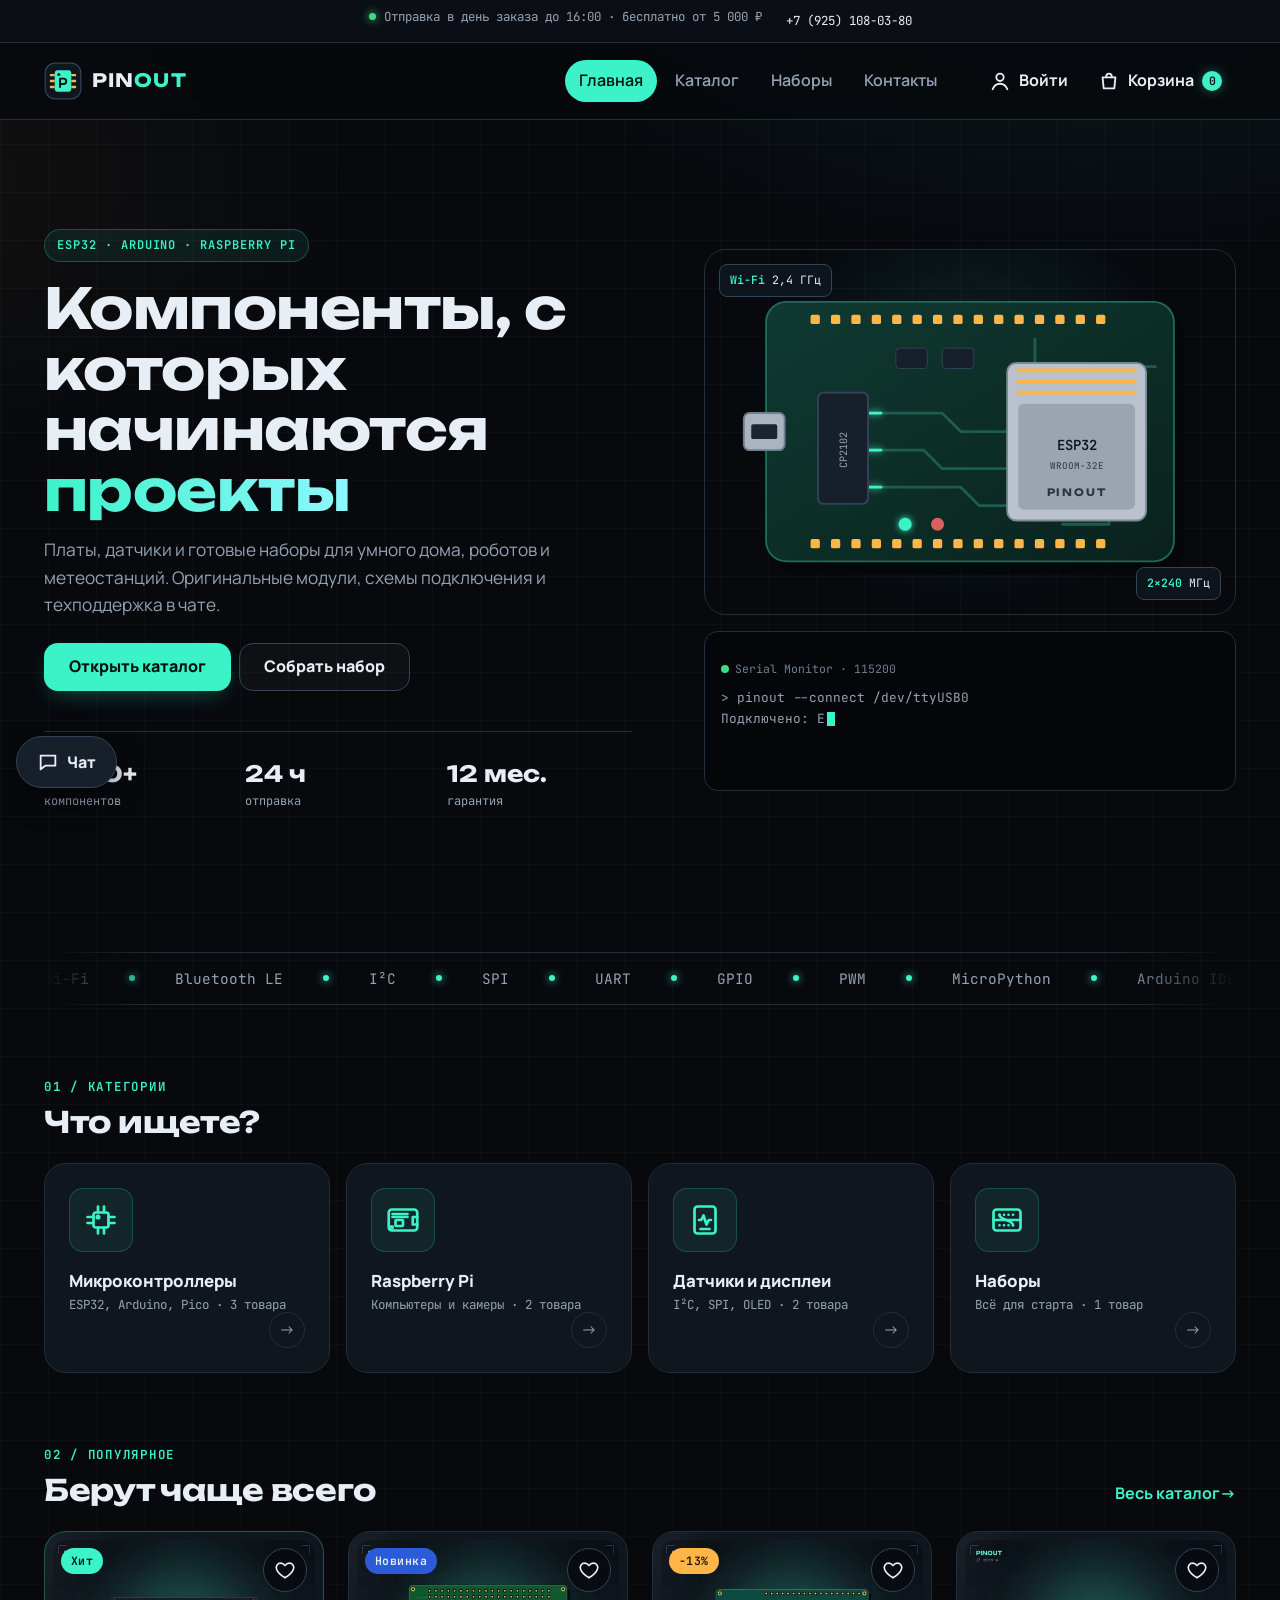
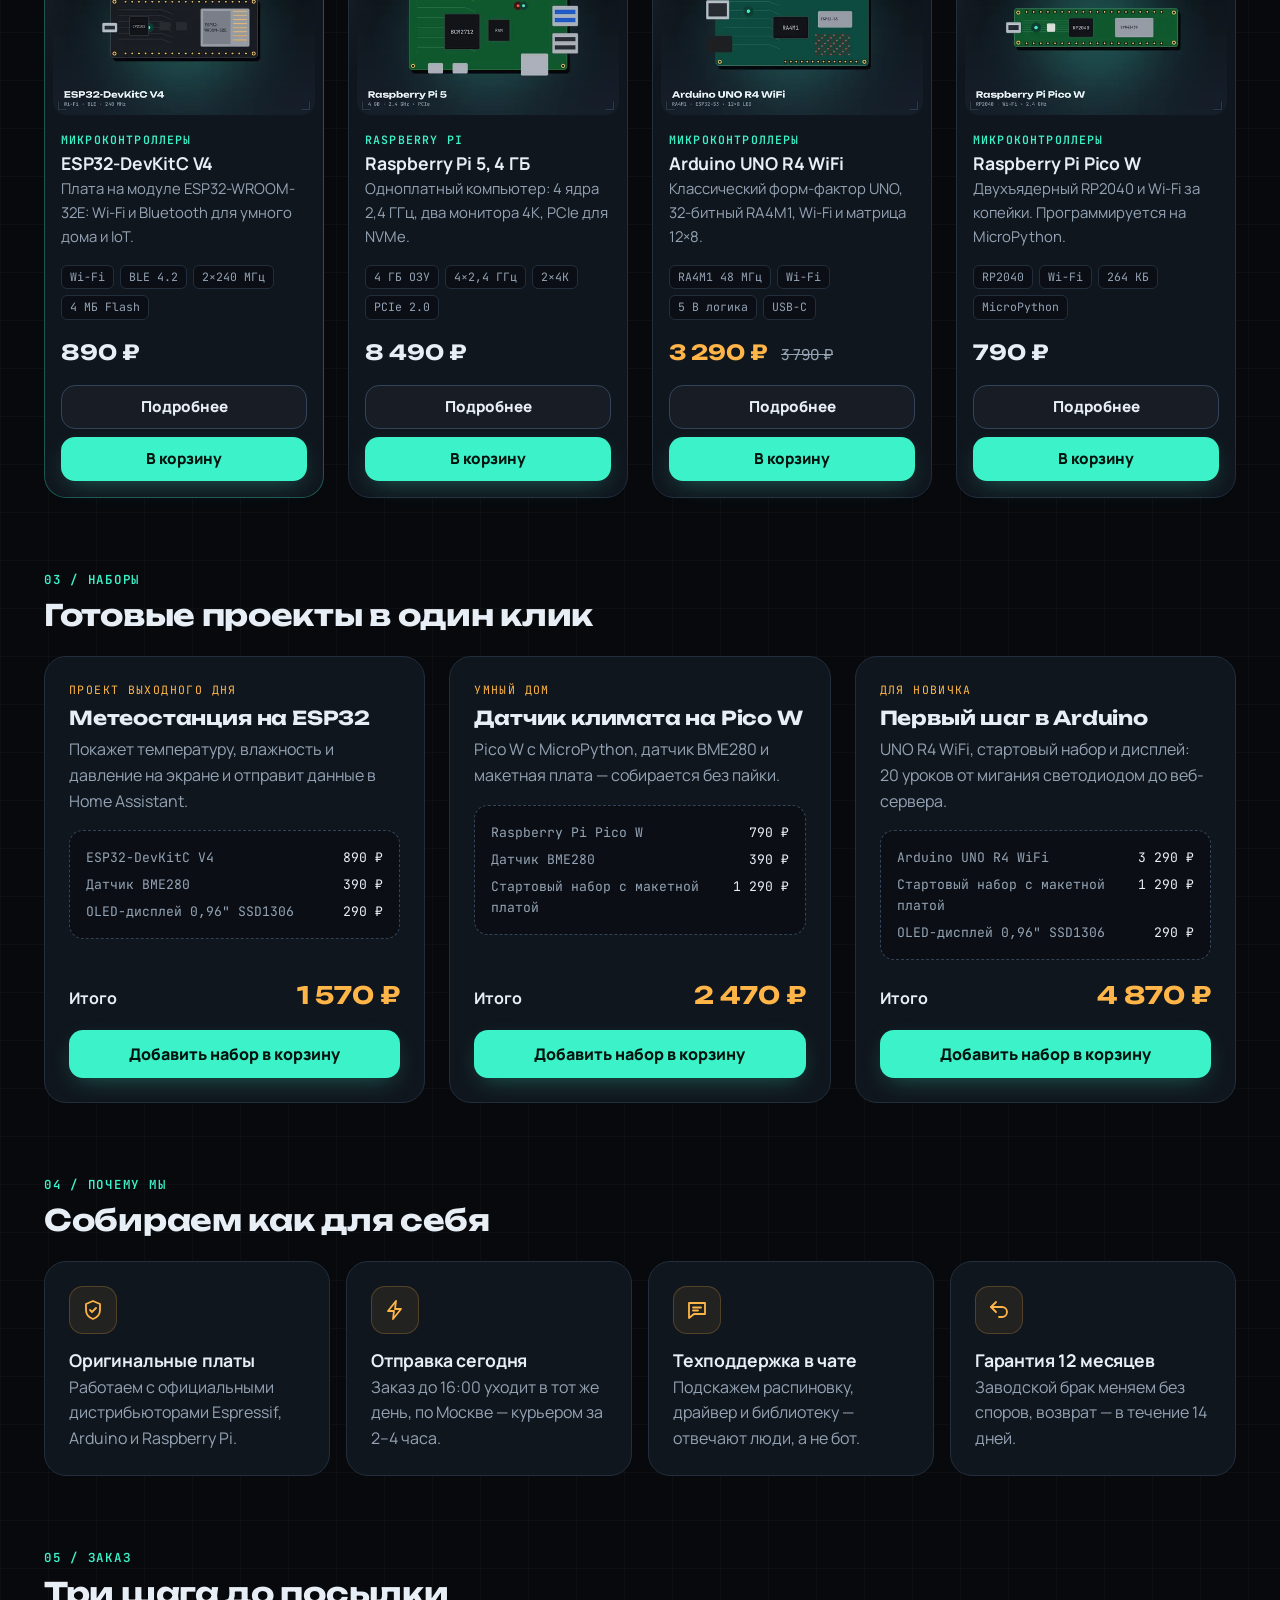
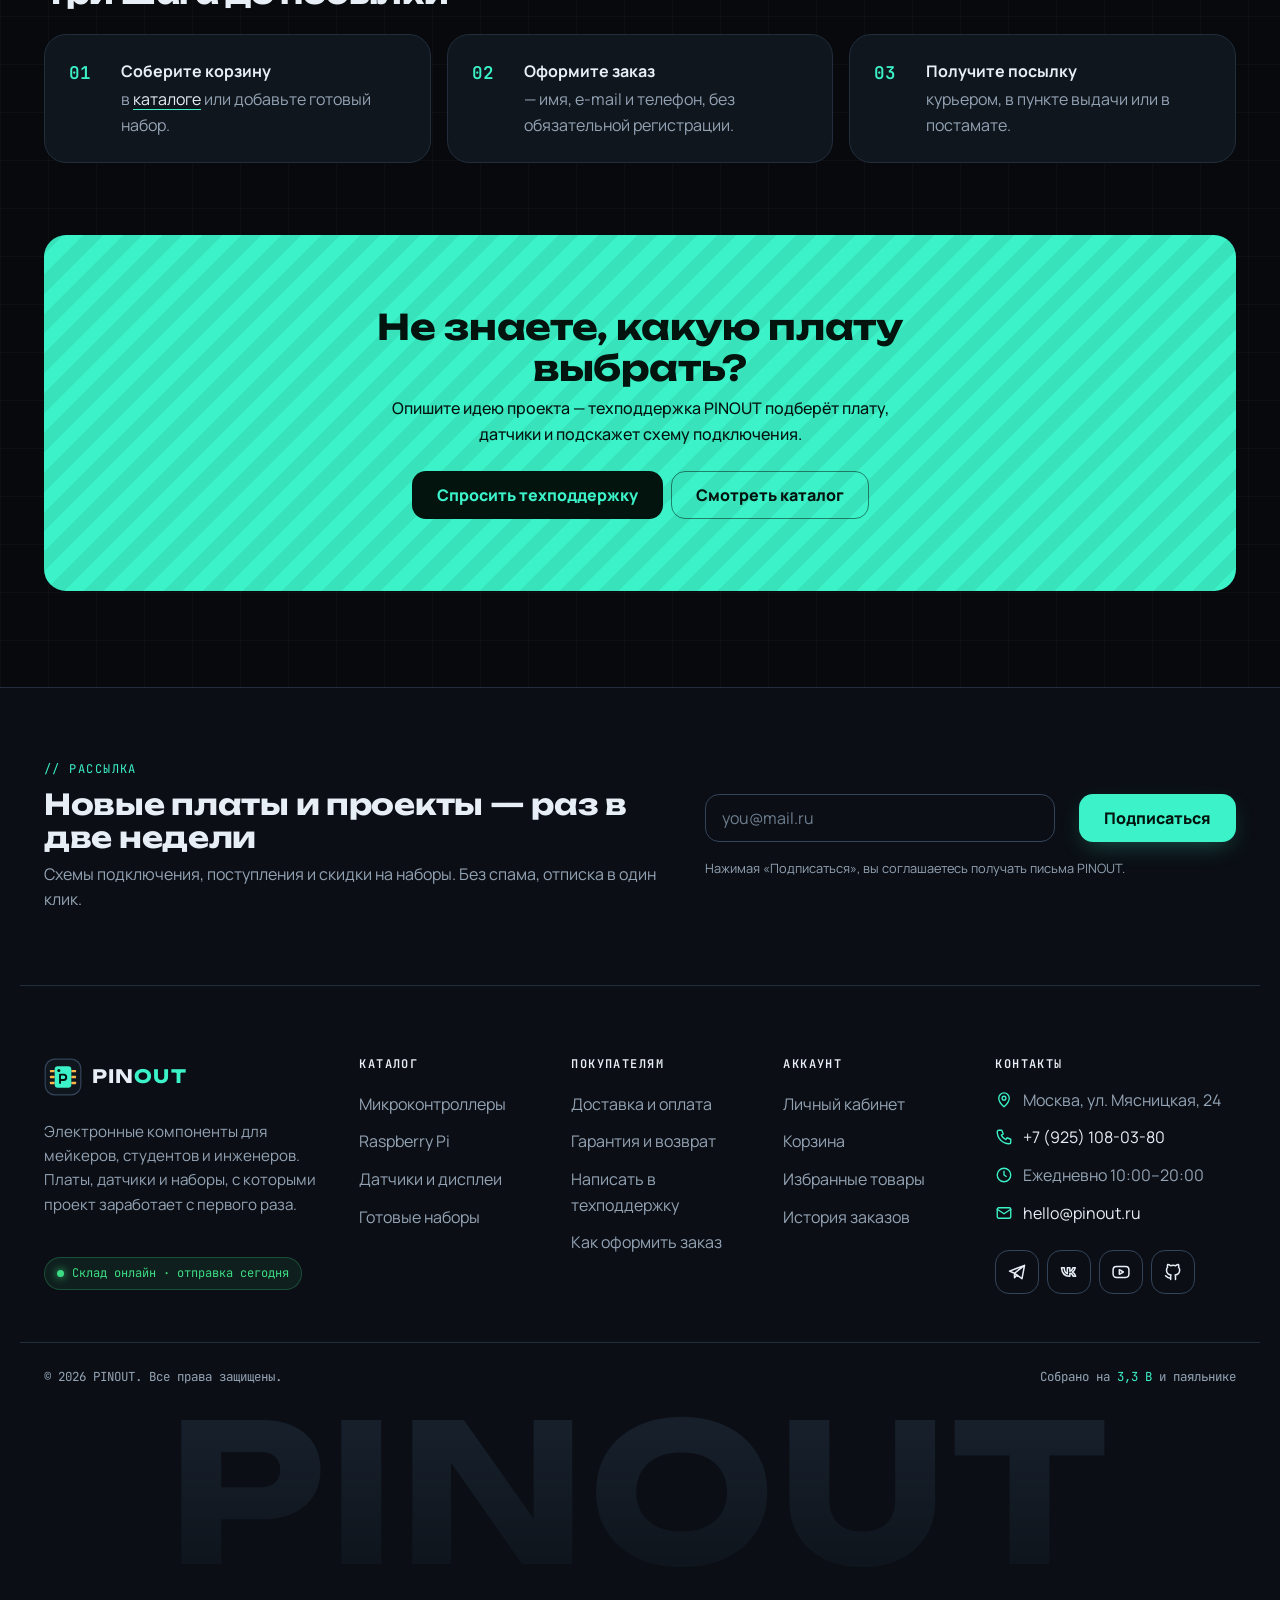
==== commit a425c57d: "refactor: readable product markup, SVG sprite, product data on article; add Lighthouse report" ====
--- a/index.html
+++ b/index.html
@@ -16,6 +16,31 @@
   <script src="js/main.js" defer></script>
 </head>
 <body>
+  <!-- SVG-спрайт: иконки описаны один раз, ниже они подключаются через <use href="#..."> -->
+  <svg class="svg-sprite" aria-hidden="true" focusable="false">
+    <symbol id="logo-mark" viewBox="0 0 64 64"><rect x="2" y="2" width="60" height="60" rx="16" fill="#10161e" stroke="#33445a" stroke-width="2"/><g fill="#ffb547"><rect x="10" y="20" width="8" height="4" rx="1"/><rect x="10" y="30" width="8" height="4" rx="1"/><rect x="10" y="40" width="8" height="4" rx="1"/><rect x="46" y="20" width="8" height="4" rx="1"/><rect x="46" y="30" width="8" height="4" rx="1"/><rect x="46" y="40" width="8" height="4" rx="1"/></g><rect x="18" y="14" width="28" height="36" rx="5" fill="#3cf2c8"/><circle cx="25" cy="21" r="2.6" fill="#03140f"/><path d="M27 42V28h6a4.5 4.5 0 0 1 0 9h-6" fill="none" stroke="#03140f" stroke-width="3.2" stroke-linecap="round" stroke-linejoin="round"/></symbol>
+    <symbol id="icon-user" viewBox="0 0 24 24"><circle cx="12" cy="8" r="4"/><path d="M4 21c1.5-4 4.5-6 8-6s6.5 2 8 6"/></symbol>
+    <symbol id="icon-bag" viewBox="0 0 24 24"><path d="M5 8h14l-1.2 12H6.2z"/><path d="M9 8V7a3 3 0 0 1 6 0v1"/></symbol>
+    <symbol id="icon-chip" viewBox="0 0 24 24"><rect x="7" y="7" width="10" height="10" rx="1.5"/><path d="M10 3v4M14 3v4M10 17v4M14 17v4M3 10h4M3 14h4M17 10h4M17 14h4"/><circle cx="10" cy="10" r=".8" fill="currentColor"/></symbol>
+    <symbol id="icon-board" viewBox="0 0 24 24"><rect x="2.5" y="5" width="19" height="14" rx="2"/><path d="M5 8h10M5 10h10"/><rect x="7" y="12" width="5" height="4" rx=".5"/><path d="M21.5 10h-3v5h3"/><circle cx="4.5" cy="17" r=".7" fill="currentColor"/></symbol>
+    <symbol id="icon-sensor" viewBox="0 0 24 24"><rect x="5" y="3" width="14" height="18" rx="2"/><path d="M8 12h1.5l1.5-3 2 6 1.5-3H16"/><path d="M9 18h6"/></symbol>
+    <symbol id="icon-breadboard" viewBox="0 0 24 24"><rect x="3" y="5" width="18" height="14" rx="2"/><path d="M3 12h18"/><path d="M7 8.5h.01M10 8.5h.01M13 8.5h.01M16 8.5h.01M7 15.5h.01M10 15.5h.01M13 15.5h.01M16 15.5h.01"/><path d="M7 8.5c0 4 9 3 9 7"/></symbol>
+    <symbol id="icon-heart" viewBox="0 0 24 24"><path d="M12 20.5s-7.5-4.6-9.2-9.4C1.6 7.6 3.9 4.5 7.3 4.5c2 0 3.6 1.1 4.7 2.7 1.1-1.6 2.7-2.7 4.7-2.7 3.4 0 5.7 3.1 4.5 6.6-1.7 4.8-9.2 9.4-9.2 9.4z"/></symbol>
+    <symbol id="icon-shield" viewBox="0 0 24 24"><path d="M12 3l7 3v6c0 4.5-3 7.5-7 9-4-1.5-7-4.5-7-9V6z"/><path d="M9 12l2 2 4-4"/></symbol>
+    <symbol id="icon-bolt" viewBox="0 0 24 24"><path d="M13 3L5 13h6l-1 8 8-10h-6z"/></symbol>
+    <symbol id="icon-support" viewBox="0 0 24 24"><path d="M4 5h16v11H9l-5 4z"/><path d="M8 9.5h8M8 12.5h5"/></symbol>
+    <symbol id="icon-return" viewBox="0 0 24 24"><path d="M9 14L4 9l5-5"/><path d="M4 9h11a5 5 0 010 10h-3"/></symbol>
+    <symbol id="icon-pin" viewBox="0 0 24 24"><path d="M12 21s-7-6.2-7-11.5a7 7 0 0 1 14 0C19 14.8 12 21 12 21z"/><circle cx="12" cy="9.5" r="2.5"/></symbol>
+    <symbol id="icon-phone" viewBox="0 0 24 24"><path d="M5 3h4l2 5-2.5 1.5a11 11 0 0 0 6 6L16 13l5 2v4a2 2 0 0 1-2 2A16 16 0 0 1 3 5a2 2 0 0 1 2-2z"/></symbol>
+    <symbol id="icon-clock" viewBox="0 0 24 24"><circle cx="12" cy="12" r="9"/><path d="M12 7v5l3 2"/></symbol>
+    <symbol id="icon-mail" viewBox="0 0 24 24"><rect x="3" y="5" width="18" height="14" rx="2"/><path d="M3 7l9 6 9-6"/></symbol>
+    <symbol id="icon-telegram" viewBox="0 0 24 24"><path d="M21 4L3 11l6 2.5M21 4l-3 16-9-6.5M21 4L9 13.5V19l3-3.5"/></symbol>
+    <symbol id="icon-vk" viewBox="0 0 24 24"><path d="M3 7c.5 6 4 10 9.5 10h.5v-3.5c2 .2 3.4 1.6 4 3.5H20c-.8-2.6-2.7-4.3-4-5 1.3-.8 3-2.6 3.5-5h-2.8c-.6 2-2.2 3.8-3.7 4V7h-3v7c-1.8-.4-3.6-2.6-3.7-7z"/></symbol>
+    <symbol id="icon-youtube" viewBox="0 0 24 24"><rect x="2.5" y="5.5" width="19" height="13" rx="4"/><path d="M10 9.2v5.6l4.8-2.8z"/></symbol>
+    <symbol id="icon-github" viewBox="0 0 24 24"><path d="M9 19c-4 1.3-4-2-6-2.5m12 4.5v-3.5c0-1 .1-1.4-.5-2 2.8-.3 5.5-1.4 5.5-6a4.6 4.6 0 0 0-1.3-3.2 4.3 4.3 0 0 0-.1-3.2s-1-.3-3.4 1.3a11.6 11.6 0 0 0-6.2 0C6.6 2.8 5.6 3.1 5.6 3.1a4.3 4.3 0 0 0-.1 3.2A4.6 4.6 0 0 0 4.2 9.5c0 4.6 2.7 5.7 5.5 6-.6.6-.6 1.2-.5 2V21"/></symbol>
+    <symbol id="icon-send" viewBox="0 0 24 24"><path d="M4 12l16-8-6 16-2-7z"/></symbol>
+    <symbol id="icon-chat" viewBox="0 0 24 24"><path d="M4 5h16v11H9l-5 4z"/></symbol>
+  </svg>
   <a class="skip-link" href="#main">Перейти к основному содержимому</a>
   <div class="scroll-progress" aria-hidden="true"><span class="scroll-progress__bar"></span></div>
   <div class="topbar">
@@ -26,10 +51,10 @@
   </div>
   <header class="site-header" id="top">
     <div class="site-header__inner">
-      <a class="site-header__logo" href="index.html" aria-label="PINOUT — на главную"><svg class="logo-mark" viewBox="0 0 64 64" width="36" height="36" aria-hidden="true" focusable="false"><rect x="2" y="2" width="60" height="60" rx="16" fill="#10161e" stroke="#33445a" stroke-width="2"/><g fill="#ffb547"><rect x="10" y="20" width="8" height="4" rx="1"/><rect x="10" y="30" width="8" height="4" rx="1"/><rect x="10" y="40" width="8" height="4" rx="1"/><rect x="46" y="20" width="8" height="4" rx="1"/><rect x="46" y="30" width="8" height="4" rx="1"/><rect x="46" y="40" width="8" height="4" rx="1"/></g><rect x="18" y="14" width="28" height="36" rx="5" fill="#3cf2c8"/><circle cx="25" cy="21" r="2.6" fill="#03140f"/><path d="M27 42V28h6a4.5 4.5 0 0 1 0 9h-6" fill="none" stroke="#03140f" stroke-width="3.2" stroke-linecap="round" stroke-linejoin="round"/></svg><span class="site-header__name">PIN<span class="site-header__name-accent">OUT</span></span></a>
+      <a class="site-header__logo" href="index.html" aria-label="PINOUT — на главную"><svg class="logo-mark" viewBox="0 0 64 64" width="36" height="36" aria-hidden="true" focusable="false"><use href="#logo-mark"></use></svg><span class="site-header__name">PIN<span class="site-header__name-accent">OUT</span></span></a>
       <div class="header-actions">
-        <a class="header-actions__link" href="account.html"><svg class="header-actions__icon" viewBox="0 0 24 24" width="22" height="22" fill="none" stroke="currentColor" stroke-width="2" stroke-linecap="round" stroke-linejoin="round" aria-hidden="true" focusable="false"><circle cx="12" cy="8" r="4"/><path d="M4 21c1.5-4 4.5-6 8-6s6.5 2 8 6"/></svg><span class="header-actions__text">Войти</span></a>
-        <a class="header-actions__link" href="cart.html"><svg class="header-actions__icon" viewBox="0 0 24 24" width="22" height="22" fill="none" stroke="currentColor" stroke-width="2" stroke-linecap="round" stroke-linejoin="round" aria-hidden="true" focusable="false"><path d="M5 8h14l-1.2 12H6.2z"/><path d="M9 8V7a3 3 0 0 1 6 0v1"/></svg><span class="header-actions__text">Корзина</span><span class="header-actions__count"><span class="visually-hidden">, товаров: </span><span class="header-actions__count-value">0</span></span></a>
+        <a class="header-actions__link" href="account.html"><svg class="header-actions__icon" viewBox="0 0 24 24" width="22" height="22" fill="none" stroke="currentColor" stroke-width="2" stroke-linecap="round" stroke-linejoin="round" aria-hidden="true" focusable="false"><use href="#icon-user"></use></svg><span class="header-actions__text">Войти</span></a>
+        <a class="header-actions__link" href="cart.html"><svg class="header-actions__icon" viewBox="0 0 24 24" width="22" height="22" fill="none" stroke="currentColor" stroke-width="2" stroke-linecap="round" stroke-linejoin="round" aria-hidden="true" focusable="false"><use href="#icon-bag"></use></svg><span class="header-actions__text">Корзина</span><span class="header-actions__count"><span class="visually-hidden">, товаров: </span><span class="header-actions__count-value">0</span></span></a>
       </div>
       <nav class="site-nav" aria-label="Основная навигация">
         <button class="site-nav__toggle" type="button" aria-expanded="false" aria-controls="site-nav-list">
@@ -149,25 +174,25 @@
       <ul class="categories">
         <li class="category-card" data-reveal>
           <a class="category-card__link" href="catalog.html">
-            <span class="category-card__icon" aria-hidden="true"><svg viewBox="0 0 24 24" width="36" height="36" fill="none" stroke="currentColor" stroke-width="1.8" stroke-linecap="round" stroke-linejoin="round" aria-hidden="true" focusable="false"><rect x="7" y="7" width="10" height="10" rx="1.5"/><path d="M10 3v4M14 3v4M10 17v4M14 17v4M3 10h4M3 14h4M17 10h4M17 14h4"/><circle cx="10" cy="10" r=".8" fill="currentColor"/></svg></span>
+            <span class="category-card__icon" aria-hidden="true"><svg viewBox="0 0 24 24" width="36" height="36" fill="none" stroke="currentColor" stroke-width="1.8" stroke-linecap="round" stroke-linejoin="round" aria-hidden="true" focusable="false"><use href="#icon-chip"></use></svg></span>
             <span class="category-card__body"><span class="category-card__title">Микроконтроллеры</span><span class="category-card__count">ESP32, Arduino, Pico · 3 товара</span></span>
           </a>
         </li>
         <li class="category-card" data-reveal>
           <a class="category-card__link" href="catalog.html">
-            <span class="category-card__icon" aria-hidden="true"><svg viewBox="0 0 24 24" width="36" height="36" fill="none" stroke="currentColor" stroke-width="1.8" stroke-linecap="round" stroke-linejoin="round" aria-hidden="true" focusable="false"><rect x="2.5" y="5" width="19" height="14" rx="2"/><path d="M5 8h10M5 10h10"/><rect x="7" y="12" width="5" height="4" rx=".5"/><path d="M21.5 10h-3v5h3"/><circle cx="4.5" cy="17" r=".7" fill="currentColor"/></svg></span>
+            <span class="category-card__icon" aria-hidden="true"><svg viewBox="0 0 24 24" width="36" height="36" fill="none" stroke="currentColor" stroke-width="1.8" stroke-linecap="round" stroke-linejoin="round" aria-hidden="true" focusable="false"><use href="#icon-board"></use></svg></span>
             <span class="category-card__body"><span class="category-card__title">Raspberry Pi</span><span class="category-card__count">Компьютеры и камеры · 2 товара</span></span>
           </a>
         </li>
         <li class="category-card" data-reveal>
           <a class="category-card__link" href="catalog.html">
-            <span class="category-card__icon" aria-hidden="true"><svg viewBox="0 0 24 24" width="36" height="36" fill="none" stroke="currentColor" stroke-width="1.8" stroke-linecap="round" stroke-linejoin="round" aria-hidden="true" focusable="false"><rect x="5" y="3" width="14" height="18" rx="2"/><path d="M8 12h1.5l1.5-3 2 6 1.5-3H16"/><path d="M9 18h6"/></svg></span>
+            <span class="category-card__icon" aria-hidden="true"><svg viewBox="0 0 24 24" width="36" height="36" fill="none" stroke="currentColor" stroke-width="1.8" stroke-linecap="round" stroke-linejoin="round" aria-hidden="true" focusable="false"><use href="#icon-sensor"></use></svg></span>
             <span class="category-card__body"><span class="category-card__title">Датчики и дисплеи</span><span class="category-card__count">I²C, SPI, OLED · 2 товара</span></span>
           </a>
         </li>
         <li class="category-card" data-reveal>
           <a class="category-card__link" href="catalog.html">
-            <span class="category-card__icon" aria-hidden="true"><svg viewBox="0 0 24 24" width="36" height="36" fill="none" stroke="currentColor" stroke-width="1.8" stroke-linecap="round" stroke-linejoin="round" aria-hidden="true" focusable="false"><rect x="3" y="5" width="18" height="14" rx="2"/><path d="M3 12h18"/><path d="M7 8.5h.01M10 8.5h.01M13 8.5h.01M16 8.5h.01M7 15.5h.01M10 15.5h.01M13 15.5h.01M16 15.5h.01"/><path d="M7 8.5c0 4 9 3 9 7"/></svg></span>
+            <span class="category-card__icon" aria-hidden="true"><svg viewBox="0 0 24 24" width="36" height="36" fill="none" stroke="currentColor" stroke-width="1.8" stroke-linecap="round" stroke-linejoin="round" aria-hidden="true" focusable="false"><use href="#icon-breadboard"></use></svg></span>
             <span class="category-card__body"><span class="category-card__title">Наборы</span><span class="category-card__count">Всё для старта · 1 товар</span></span>
           </a>
         </li>
@@ -183,12 +208,34 @@
         <a class="section__more" href="catalog.html">Весь каталог</a>
       </div>
       <div class="products-grid">
-          <article class="product-card product-card--hit" data-reveal>
-            <button class="product-card__fav" type="button" aria-pressed="false" data-id="esp32" data-name="ESP32-DevKitC V4" data-category="Микроконтроллеры" data-price="890"><svg class="product-card__fav-icon" viewBox="0 0 24 24" width="22" height="22" aria-hidden="true" focusable="false"><path d="M12 20.5s-7.5-4.6-9.2-9.4C1.6 7.6 3.9 4.5 7.3 4.5c2 0 3.6 1.1 4.7 2.7 1.1-1.6 2.7-2.7 4.7-2.7 3.4 0 5.7 3.1 4.5 6.6-1.7 4.8-9.2 9.4-9.2 9.4z"/></svg><span class="visually-hidden">В избранное: ESP32-DevKitC V4</span></button>
+          <!-- ===== Товар: ESP32-DevKitC V4 ===== -->
+          <article
+            class="product-card product-card--hit"
+            data-id="esp32"
+            data-name="ESP32-DevKitC V4"
+            data-category="Микроконтроллеры"
+            data-price="890"
+            data-reveal>
+            <button class="product-card__fav" type="button" aria-pressed="false">
+              <svg class="product-card__fav-icon" viewBox="0 0 24 24" width="22" height="22" aria-hidden="true" focusable="false"><use href="#icon-heart"></use></svg>
+              <span class="visually-hidden">В избранное: ESP32-DevKitC V4</span>
+            </button>
             <span class="product-card__badge product-card__badge--hit">Хит</span>
             <picture>
-              <source type="image/webp" srcset="images/products/esp32-480.webp 480w, images/products/esp32-960.webp 960w" sizes="(min-width: 1280px) 280px, (min-width: 1024px) 30vw, (min-width: 600px) 45vw, 100vw">
-              <img class="product-card__image" src="images/products/esp32-480.jpg" srcset="images/products/esp32-480.jpg 480w, images/products/esp32-960.jpg 960w" sizes="(min-width: 1280px) 280px, (min-width: 1024px) 30vw, (min-width: 600px) 45vw, 100vw" alt="ESP32-DevKitC V4" width="480" height="320" loading="lazy" decoding="async">
+              <source
+                type="image/webp"
+                srcset="images/products/esp32-480.webp 480w, images/products/esp32-960.webp 960w"
+                sizes="(min-width: 1280px) 280px, (min-width: 1024px) 30vw, (min-width: 600px) 45vw, 100vw">
+              <img
+                alt="ESP32-DevKitC V4"
+                class="product-card__image"
+                src="images/products/esp32-480.jpg"
+                srcset="images/products/esp32-480.jpg 480w, images/products/esp32-960.jpg 960w"
+                sizes="(min-width: 1280px) 280px, (min-width: 1024px) 30vw, (min-width: 600px) 45vw, 100vw"
+                width="480"
+                height="320"
+                loading="lazy"
+                decoding="async">
             </picture>
             <p class="product-card__category">Микроконтроллеры</p>
             <h3 class="product-card__title">ESP32-DevKitC V4</h3>
@@ -202,15 +249,37 @@
             <p class="product-card__price">890 ₽</p>
             <div class="product-card__actions">
               <a class="button button--secondary" href="product.html">Подробнее<span class="visually-hidden"> о товаре «ESP32-DevKitC V4»</span></a>
-              <button class="button button--primary product-card__cart" type="button" data-id="esp32" data-name="ESP32-DevKitC V4" data-category="Микроконтроллеры" data-price="890">В корзину<span class="visually-hidden"> «ESP32-DevKitC V4»</span></button>
+              <button class="button button--primary product-card__cart" type="button">В корзину<span class="visually-hidden"> «ESP32-DevKitC V4»</span></button>
             </div>
           </article>
-          <article class="product-card product-card--new" data-reveal>
-            <button class="product-card__fav" type="button" aria-pressed="false" data-id="rpi5" data-name="Raspberry Pi 5, 4 ГБ" data-category="Raspberry Pi" data-price="8490"><svg class="product-card__fav-icon" viewBox="0 0 24 24" width="22" height="22" aria-hidden="true" focusable="false"><path d="M12 20.5s-7.5-4.6-9.2-9.4C1.6 7.6 3.9 4.5 7.3 4.5c2 0 3.6 1.1 4.7 2.7 1.1-1.6 2.7-2.7 4.7-2.7 3.4 0 5.7 3.1 4.5 6.6-1.7 4.8-9.2 9.4-9.2 9.4z"/></svg><span class="visually-hidden">В избранное: Raspberry Pi 5, 4 ГБ</span></button>
+          <!-- ===== Товар: Raspberry Pi 5, 4 ГБ ===== -->
+          <article
+            class="product-card product-card--new"
+            data-id="rpi5"
+            data-name="Raspberry Pi 5, 4 ГБ"
+            data-category="Raspberry Pi"
+            data-price="8490"
+            data-reveal>
+            <button class="product-card__fav" type="button" aria-pressed="false">
+              <svg class="product-card__fav-icon" viewBox="0 0 24 24" width="22" height="22" aria-hidden="true" focusable="false"><use href="#icon-heart"></use></svg>
+              <span class="visually-hidden">В избранное: Raspberry Pi 5, 4 ГБ</span>
+            </button>
             <span class="product-card__badge product-card__badge--new">Новинка</span>
             <picture>
-              <source type="image/webp" srcset="images/products/rpi5-480.webp 480w, images/products/rpi5-960.webp 960w" sizes="(min-width: 1280px) 280px, (min-width: 1024px) 30vw, (min-width: 600px) 45vw, 100vw">
-              <img class="product-card__image" src="images/products/rpi5-480.jpg" srcset="images/products/rpi5-480.jpg 480w, images/products/rpi5-960.jpg 960w" sizes="(min-width: 1280px) 280px, (min-width: 1024px) 30vw, (min-width: 600px) 45vw, 100vw" alt="Raspberry Pi 5, 4 ГБ" width="480" height="320" loading="lazy" decoding="async">
+              <source
+                type="image/webp"
+                srcset="images/products/rpi5-480.webp 480w, images/products/rpi5-960.webp 960w"
+                sizes="(min-width: 1280px) 280px, (min-width: 1024px) 30vw, (min-width: 600px) 45vw, 100vw">
+              <img
+                alt="Raspberry Pi 5, 4 ГБ"
+                class="product-card__image"
+                src="images/products/rpi5-480.jpg"
+                srcset="images/products/rpi5-480.jpg 480w, images/products/rpi5-960.jpg 960w"
+                sizes="(min-width: 1280px) 280px, (min-width: 1024px) 30vw, (min-width: 600px) 45vw, 100vw"
+                width="480"
+                height="320"
+                loading="lazy"
+                decoding="async">
             </picture>
             <p class="product-card__category">Raspberry Pi</p>
             <h3 class="product-card__title">Raspberry Pi 5, 4 ГБ</h3>
@@ -224,15 +293,38 @@
             <p class="product-card__price">8 490 ₽</p>
             <div class="product-card__actions">
               <a class="button button--secondary" href="product.html">Подробнее<span class="visually-hidden"> о товаре «Raspberry Pi 5, 4 ГБ»</span></a>
-              <button class="button button--primary product-card__cart" type="button" data-id="rpi5" data-name="Raspberry Pi 5, 4 ГБ" data-category="Raspberry Pi" data-price="8490">В корзину<span class="visually-hidden"> «Raspberry Pi 5, 4 ГБ»</span></button>
+              <button class="button button--primary product-card__cart" type="button">В корзину<span class="visually-hidden"> «Raspberry Pi 5, 4 ГБ»</span></button>
             </div>
           </article>
-          <article class="product-card product-card--discount" data-reveal>
-            <button class="product-card__fav" type="button" aria-pressed="false" data-id="uno-r4" data-name="Arduino UNO R4 WiFi" data-category="Микроконтроллеры" data-price="3290"><svg class="product-card__fav-icon" viewBox="0 0 24 24" width="22" height="22" aria-hidden="true" focusable="false"><path d="M12 20.5s-7.5-4.6-9.2-9.4C1.6 7.6 3.9 4.5 7.3 4.5c2 0 3.6 1.1 4.7 2.7 1.1-1.6 2.7-2.7 4.7-2.7 3.4 0 5.7 3.1 4.5 6.6-1.7 4.8-9.2 9.4-9.2 9.4z"/></svg><span class="visually-hidden">В избранное: Arduino UNO R4 WiFi</span></button>
+          <!-- ===== Товар: Arduino UNO R4 WiFi ===== -->
+          <article
+            class="product-card product-card--discount"
+            data-id="uno-r4"
+            data-name="Arduino UNO R4 WiFi"
+            data-category="Микроконтроллеры"
+            data-price="3290"
+            data-old-price="3790"
+            data-reveal>
+            <button class="product-card__fav" type="button" aria-pressed="false">
+              <svg class="product-card__fav-icon" viewBox="0 0 24 24" width="22" height="22" aria-hidden="true" focusable="false"><use href="#icon-heart"></use></svg>
+              <span class="visually-hidden">В избранное: Arduino UNO R4 WiFi</span>
+            </button>
             <span class="product-card__badge"><span class="visually-hidden">Скидка </span>−13%</span>
             <picture>
-              <source type="image/webp" srcset="images/products/uno-r4-480.webp 480w, images/products/uno-r4-960.webp 960w" sizes="(min-width: 1280px) 280px, (min-width: 1024px) 30vw, (min-width: 600px) 45vw, 100vw">
-              <img class="product-card__image" src="images/products/uno-r4-480.jpg" srcset="images/products/uno-r4-480.jpg 480w, images/products/uno-r4-960.jpg 960w" sizes="(min-width: 1280px) 280px, (min-width: 1024px) 30vw, (min-width: 600px) 45vw, 100vw" alt="Arduino UNO R4 WiFi" width="480" height="320" loading="lazy" decoding="async">
+              <source
+                type="image/webp"
+                srcset="images/products/uno-r4-480.webp 480w, images/products/uno-r4-960.webp 960w"
+                sizes="(min-width: 1280px) 280px, (min-width: 1024px) 30vw, (min-width: 600px) 45vw, 100vw">
+              <img
+                alt="Arduino UNO R4 WiFi"
+                class="product-card__image"
+                src="images/products/uno-r4-480.jpg"
+                srcset="images/products/uno-r4-480.jpg 480w, images/products/uno-r4-960.jpg 960w"
+                sizes="(min-width: 1280px) 280px, (min-width: 1024px) 30vw, (min-width: 600px) 45vw, 100vw"
+                width="480"
+                height="320"
+                loading="lazy"
+                decoding="async">
             </picture>
             <p class="product-card__category">Микроконтроллеры</p>
             <h3 class="product-card__title">Arduino UNO R4 WiFi</h3>
@@ -246,14 +338,36 @@
             <p class="product-card__price">3 290 ₽ <s class="product-card__old-price"><span class="visually-hidden">Старая цена: </span>3 790 ₽</s></p>
             <div class="product-card__actions">
               <a class="button button--secondary" href="product.html">Подробнее<span class="visually-hidden"> о товаре «Arduino UNO R4 WiFi»</span></a>
-              <button class="button button--primary product-card__cart" type="button" data-id="uno-r4" data-name="Arduino UNO R4 WiFi" data-category="Микроконтроллеры" data-price="3290" data-old-price="3790">В корзину<span class="visually-hidden"> «Arduino UNO R4 WiFi»</span></button>
+              <button class="button button--primary product-card__cart" type="button">В корзину<span class="visually-hidden"> «Arduino UNO R4 WiFi»</span></button>
             </div>
           </article>
-          <article class="product-card" data-reveal>
-            <button class="product-card__fav" type="button" aria-pressed="false" data-id="pico-w" data-name="Raspberry Pi Pico W" data-category="Микроконтроллеры" data-price="790"><svg class="product-card__fav-icon" viewBox="0 0 24 24" width="22" height="22" aria-hidden="true" focusable="false"><path d="M12 20.5s-7.5-4.6-9.2-9.4C1.6 7.6 3.9 4.5 7.3 4.5c2 0 3.6 1.1 4.7 2.7 1.1-1.6 2.7-2.7 4.7-2.7 3.4 0 5.7 3.1 4.5 6.6-1.7 4.8-9.2 9.4-9.2 9.4z"/></svg><span class="visually-hidden">В избранное: Raspberry Pi Pico W</span></button>
+          <!-- ===== Товар: Raspberry Pi Pico W ===== -->
+          <article
+            class="product-card"
+            data-id="pico-w"
+            data-name="Raspberry Pi Pico W"
+            data-category="Микроконтроллеры"
+            data-price="790"
+            data-reveal>
+            <button class="product-card__fav" type="button" aria-pressed="false">
+              <svg class="product-card__fav-icon" viewBox="0 0 24 24" width="22" height="22" aria-hidden="true" focusable="false"><use href="#icon-heart"></use></svg>
+              <span class="visually-hidden">В избранное: Raspberry Pi Pico W</span>
+            </button>
             <picture>
-              <source type="image/webp" srcset="images/products/pico-w-480.webp 480w, images/products/pico-w-960.webp 960w" sizes="(min-width: 1280px) 280px, (min-width: 1024px) 30vw, (min-width: 600px) 45vw, 100vw">
-              <img class="product-card__image" src="images/products/pico-w-480.jpg" srcset="images/products/pico-w-480.jpg 480w, images/products/pico-w-960.jpg 960w" sizes="(min-width: 1280px) 280px, (min-width: 1024px) 30vw, (min-width: 600px) 45vw, 100vw" alt="Raspberry Pi Pico W" width="480" height="320" loading="lazy" decoding="async">
+              <source
+                type="image/webp"
+                srcset="images/products/pico-w-480.webp 480w, images/products/pico-w-960.webp 960w"
+                sizes="(min-width: 1280px) 280px, (min-width: 1024px) 30vw, (min-width: 600px) 45vw, 100vw">
+              <img
+                alt="Raspberry Pi Pico W"
+                class="product-card__image"
+                src="images/products/pico-w-480.jpg"
+                srcset="images/products/pico-w-480.jpg 480w, images/products/pico-w-960.jpg 960w"
+                sizes="(min-width: 1280px) 280px, (min-width: 1024px) 30vw, (min-width: 600px) 45vw, 100vw"
+                width="480"
+                height="320"
+                loading="lazy"
+                decoding="async">
             </picture>
             <p class="product-card__category">Микроконтроллеры</p>
             <h3 class="product-card__title">Raspberry Pi Pico W</h3>
@@ -267,7 +381,7 @@
             <p class="product-card__price">790 ₽</p>
             <div class="product-card__actions">
               <a class="button button--secondary" href="product.html">Подробнее<span class="visually-hidden"> о товаре «Raspberry Pi Pico W»</span></a>
-              <button class="button button--primary product-card__cart" type="button" data-id="pico-w" data-name="Raspberry Pi Pico W" data-category="Микроконтроллеры" data-price="790">В корзину<span class="visually-hidden"> «Raspberry Pi Pico W»</span></button>
+              <button class="button button--primary product-card__cart" type="button">В корзину<span class="visually-hidden"> «Raspberry Pi Pico W»</span></button>
             </div>
           </article>
       </div>
@@ -329,22 +443,22 @@
       </div>
       <ul class="advantages">
         <li class="advantages__item" data-reveal>
-          <span class="advantages__icon" aria-hidden="true"><svg viewBox="0 0 24 24" width="24" height="24" fill="none" stroke="currentColor" stroke-width="1.8" stroke-linecap="round" stroke-linejoin="round" aria-hidden="true" focusable="false"><path d="M12 3l7 3v6c0 4.5-3 7.5-7 9-4-1.5-7-4.5-7-9V6z"/><path d="M9 12l2 2 4-4"/></svg></span>
+          <span class="advantages__icon" aria-hidden="true"><svg viewBox="0 0 24 24" width="24" height="24" fill="none" stroke="currentColor" stroke-width="1.8" stroke-linecap="round" stroke-linejoin="round" aria-hidden="true" focusable="false"><use href="#icon-shield"></use></svg></span>
           <h3 class="advantages__title">Оригинальные платы</h3>
           <p class="advantages__text">Работаем с официальными дистрибьюторами Espressif, Arduino и Raspberry Pi.</p>
         </li>
         <li class="advantages__item" data-reveal>
-          <span class="advantages__icon" aria-hidden="true"><svg viewBox="0 0 24 24" width="24" height="24" fill="none" stroke="currentColor" stroke-width="1.8" stroke-linecap="round" stroke-linejoin="round" aria-hidden="true" focusable="false"><path d="M13 3L5 13h6l-1 8 8-10h-6z"/></svg></span>
+          <span class="advantages__icon" aria-hidden="true"><svg viewBox="0 0 24 24" width="24" height="24" fill="none" stroke="currentColor" stroke-width="1.8" stroke-linecap="round" stroke-linejoin="round" aria-hidden="true" focusable="false"><use href="#icon-bolt"></use></svg></span>
           <h3 class="advantages__title">Отправка сегодня</h3>
           <p class="advantages__text">Заказ до 16:00 уходит в тот же день, по Москве — курьером за 2–4 часа.</p>
         </li>
         <li class="advantages__item" data-reveal>
-          <span class="advantages__icon" aria-hidden="true"><svg viewBox="0 0 24 24" width="24" height="24" fill="none" stroke="currentColor" stroke-width="1.8" stroke-linecap="round" stroke-linejoin="round" aria-hidden="true" focusable="false"><path d="M4 5h16v11H9l-5 4z"/><path d="M8 9.5h8M8 12.5h5"/></svg></span>
+          <span class="advantages__icon" aria-hidden="true"><svg viewBox="0 0 24 24" width="24" height="24" fill="none" stroke="currentColor" stroke-width="1.8" stroke-linecap="round" stroke-linejoin="round" aria-hidden="true" focusable="false"><use href="#icon-support"></use></svg></span>
           <h3 class="advantages__title">Техподдержка в чате</h3>
           <p class="advantages__text">Подскажем распиновку, драйвер и библиотеку — отвечают люди, а не бот.</p>
         </li>
         <li class="advantages__item" data-reveal>
-          <span class="advantages__icon" aria-hidden="true"><svg viewBox="0 0 24 24" width="24" height="24" fill="none" stroke="currentColor" stroke-width="1.8" stroke-linecap="round" stroke-linejoin="round" aria-hidden="true" focusable="false"><path d="M9 14L4 9l5-5"/><path d="M4 9h11a5 5 0 010 10h-3"/></svg></span>
+          <span class="advantages__icon" aria-hidden="true"><svg viewBox="0 0 24 24" width="24" height="24" fill="none" stroke="currentColor" stroke-width="1.8" stroke-linecap="round" stroke-linejoin="round" aria-hidden="true" focusable="false"><use href="#icon-return"></use></svg></span>
           <h3 class="advantages__title">Гарантия 12 месяцев</h3>
           <p class="advantages__text">Заводской брак меняем без споров, возврат — в течение 14 дней.</p>
         </li>
@@ -391,7 +505,7 @@
     </div>
     <div class="site-footer__inner">
       <div class="site-footer__brand">
-        <a class="site-footer__logo" href="index.html" aria-label="PINOUT — на главную"><svg class="logo-mark" viewBox="0 0 64 64" width="36" height="36" aria-hidden="true" focusable="false"><rect x="2" y="2" width="60" height="60" rx="16" fill="#10161e" stroke="#33445a" stroke-width="2"/><g fill="#ffb547"><rect x="10" y="20" width="8" height="4" rx="1"/><rect x="10" y="30" width="8" height="4" rx="1"/><rect x="10" y="40" width="8" height="4" rx="1"/><rect x="46" y="20" width="8" height="4" rx="1"/><rect x="46" y="30" width="8" height="4" rx="1"/><rect x="46" y="40" width="8" height="4" rx="1"/></g><rect x="18" y="14" width="28" height="36" rx="5" fill="#3cf2c8"/><circle cx="25" cy="21" r="2.6" fill="#03140f"/><path d="M27 42V28h6a4.5 4.5 0 0 1 0 9h-6" fill="none" stroke="#03140f" stroke-width="3.2" stroke-linecap="round" stroke-linejoin="round"/></svg><span class="site-header__name">PIN<span class="site-header__name-accent">OUT</span></span></a>
+        <a class="site-footer__logo" href="index.html" aria-label="PINOUT — на главную"><svg class="logo-mark" viewBox="0 0 64 64" width="36" height="36" aria-hidden="true" focusable="false"><use href="#logo-mark"></use></svg><span class="site-header__name">PIN<span class="site-header__name-accent">OUT</span></span></a>
         <p class="site-footer__about">Электронные компоненты для мейкеров, студентов и инженеров. Платы, датчики и наборы, с которыми проект заработает с первого раза.</p>
         <p class="site-footer__status">Склад онлайн · отправка сегодня</p>
       </div>
@@ -425,16 +539,16 @@
       <div class="site-footer__col">
         <h2 class="site-footer__title">Контакты</h2>
         <address class="site-footer__address">
-          <p class="site-footer__contact"><svg viewBox="0 0 24 24" width="18" height="18" fill="none" stroke="currentColor" stroke-width="1.8" stroke-linecap="round" stroke-linejoin="round" aria-hidden="true" focusable="false"><path d="M12 21s-7-6.2-7-11.5a7 7 0 0 1 14 0C19 14.8 12 21 12 21z"/><circle cx="12" cy="9.5" r="2.5"/></svg><span>Москва, ул. Мясницкая, 24</span></p>
-          <p class="site-footer__contact"><svg viewBox="0 0 24 24" width="18" height="18" fill="none" stroke="currentColor" stroke-width="1.8" stroke-linecap="round" stroke-linejoin="round" aria-hidden="true" focusable="false"><path d="M5 3h4l2 5-2.5 1.5a11 11 0 0 0 6 6L16 13l5 2v4a2 2 0 0 1-2 2A16 16 0 0 1 3 5a2 2 0 0 1 2-2z"/></svg><a href="tel:+79251080380">+7 (925) 108-03-80</a></p>
-          <p class="site-footer__contact"><svg viewBox="0 0 24 24" width="18" height="18" fill="none" stroke="currentColor" stroke-width="1.8" stroke-linecap="round" stroke-linejoin="round" aria-hidden="true" focusable="false"><circle cx="12" cy="12" r="9"/><path d="M12 7v5l3 2"/></svg><span>Ежедневно 10:00–20:00</span></p>
-          <p class="site-footer__contact"><svg viewBox="0 0 24 24" width="18" height="18" fill="none" stroke="currentColor" stroke-width="1.8" stroke-linecap="round" stroke-linejoin="round" aria-hidden="true" focusable="false"><rect x="3" y="5" width="18" height="14" rx="2"/><path d="M3 7l9 6 9-6"/></svg><a href="mailto:hello@pinout.ru">hello@pinout.ru</a></p>
+          <p class="site-footer__contact"><svg viewBox="0 0 24 24" width="18" height="18" fill="none" stroke="currentColor" stroke-width="1.8" stroke-linecap="round" stroke-linejoin="round" aria-hidden="true" focusable="false"><use href="#icon-pin"></use></svg><span>Москва, ул. Мясницкая, 24</span></p>
+          <p class="site-footer__contact"><svg viewBox="0 0 24 24" width="18" height="18" fill="none" stroke="currentColor" stroke-width="1.8" stroke-linecap="round" stroke-linejoin="round" aria-hidden="true" focusable="false"><use href="#icon-phone"></use></svg><a href="tel:+79251080380">+7 (925) 108-03-80</a></p>
+          <p class="site-footer__contact"><svg viewBox="0 0 24 24" width="18" height="18" fill="none" stroke="currentColor" stroke-width="1.8" stroke-linecap="round" stroke-linejoin="round" aria-hidden="true" focusable="false"><use href="#icon-clock"></use></svg><span>Ежедневно 10:00–20:00</span></p>
+          <p class="site-footer__contact"><svg viewBox="0 0 24 24" width="18" height="18" fill="none" stroke="currentColor" stroke-width="1.8" stroke-linecap="round" stroke-linejoin="round" aria-hidden="true" focusable="false"><use href="#icon-mail"></use></svg><a href="mailto:hello@pinout.ru">hello@pinout.ru</a></p>
         </address>
         <ul class="socials site-footer__socials">
-          <li><a class="socials__link" href="https://t.me/" target="_blank" rel="noopener" aria-label="Telegram (в новой вкладке)"><svg viewBox="0 0 24 24" width="20" height="20" fill="none" stroke="currentColor" stroke-width="1.8" stroke-linecap="round" stroke-linejoin="round" aria-hidden="true" focusable="false"><path d="M21 4L3 11l6 2.5M21 4l-3 16-9-6.5M21 4L9 13.5V19l3-3.5"/></svg></a></li>
-          <li><a class="socials__link" href="https://vk.com/" target="_blank" rel="noopener" aria-label="ВКонтакте (в новой вкладке)"><svg viewBox="0 0 24 24" width="20" height="20" fill="none" stroke="currentColor" stroke-width="1.8" stroke-linecap="round" stroke-linejoin="round" aria-hidden="true" focusable="false"><path d="M3 7c.5 6 4 10 9.5 10h.5v-3.5c2 .2 3.4 1.6 4 3.5H20c-.8-2.6-2.7-4.3-4-5 1.3-.8 3-2.6 3.5-5h-2.8c-.6 2-2.2 3.8-3.7 4V7h-3v7c-1.8-.4-3.6-2.6-3.7-7z"/></svg></a></li>
-          <li><a class="socials__link" href="https://www.youtube.com/" target="_blank" rel="noopener" aria-label="YouTube (в новой вкладке)"><svg viewBox="0 0 24 24" width="20" height="20" fill="none" stroke="currentColor" stroke-width="1.8" stroke-linecap="round" stroke-linejoin="round" aria-hidden="true" focusable="false"><rect x="2.5" y="5.5" width="19" height="13" rx="4"/><path d="M10 9.2v5.6l4.8-2.8z"/></svg></a></li>
-          <li><a class="socials__link" href="https://github.com/nguyend1en/kr3-responsive-shop" target="_blank" rel="noopener" aria-label="GitHub (в новой вкладке)"><svg viewBox="0 0 24 24" width="20" height="20" fill="none" stroke="currentColor" stroke-width="1.8" stroke-linecap="round" stroke-linejoin="round" aria-hidden="true" focusable="false"><path d="M9 19c-4 1.3-4-2-6-2.5m12 4.5v-3.5c0-1 .1-1.4-.5-2 2.8-.3 5.5-1.4 5.5-6a4.6 4.6 0 0 0-1.3-3.2 4.3 4.3 0 0 0-.1-3.2s-1-.3-3.4 1.3a11.6 11.6 0 0 0-6.2 0C6.6 2.8 5.6 3.1 5.6 3.1a4.3 4.3 0 0 0-.1 3.2A4.6 4.6 0 0 0 4.2 9.5c0 4.6 2.7 5.7 5.5 6-.6.6-.6 1.2-.5 2V21"/></svg></a></li>
+          <li><a class="socials__link" href="https://t.me/" target="_blank" rel="noopener" aria-label="Telegram (в новой вкладке)"><svg viewBox="0 0 24 24" width="20" height="20" fill="none" stroke="currentColor" stroke-width="1.8" stroke-linecap="round" stroke-linejoin="round" aria-hidden="true" focusable="false"><use href="#icon-telegram"></use></svg></a></li>
+          <li><a class="socials__link" href="https://vk.com/" target="_blank" rel="noopener" aria-label="ВКонтакте (в новой вкладке)"><svg viewBox="0 0 24 24" width="20" height="20" fill="none" stroke="currentColor" stroke-width="1.8" stroke-linecap="round" stroke-linejoin="round" aria-hidden="true" focusable="false"><use href="#icon-vk"></use></svg></a></li>
+          <li><a class="socials__link" href="https://www.youtube.com/" target="_blank" rel="noopener" aria-label="YouTube (в новой вкладке)"><svg viewBox="0 0 24 24" width="20" height="20" fill="none" stroke="currentColor" stroke-width="1.8" stroke-linecap="round" stroke-linejoin="round" aria-hidden="true" focusable="false"><use href="#icon-youtube"></use></svg></a></li>
+          <li><a class="socials__link" href="https://github.com/nguyend1en/kr3-responsive-shop" target="_blank" rel="noopener" aria-label="GitHub (в новой вкладке)"><svg viewBox="0 0 24 24" width="20" height="20" fill="none" stroke="currentColor" stroke-width="1.8" stroke-linecap="round" stroke-linejoin="round" aria-hidden="true" focusable="false"><use href="#icon-github"></use></svg></a></li>
         </ul>
       </div>
     </div>
@@ -474,10 +588,10 @@
       <form class="chat__form" id="chat-form" action="#" method="post">
         <label class="visually-hidden" for="chat-input">Ваше сообщение</label>
         <textarea class="chat__input" id="chat-input" name="message" rows="2" placeholder="Напишите сообщение…" required></textarea>
-        <button class="chat__send" type="submit" aria-label="Отправить сообщение"><svg viewBox="0 0 24 24" width="20" height="20" fill="none" stroke="currentColor" stroke-width="2" stroke-linecap="round" stroke-linejoin="round" aria-hidden="true" focusable="false"><path d="M4 12l16-8-6 16-2-7z"/></svg></button>
+        <button class="chat__send" type="submit" aria-label="Отправить сообщение"><svg viewBox="0 0 24 24" width="20" height="20" fill="none" stroke="currentColor" stroke-width="2" stroke-linecap="round" stroke-linejoin="round" aria-hidden="true" focusable="false"><use href="#icon-send"></use></svg></button>
       </form>
     </section>
-    <button class="chat__toggle" type="button" aria-expanded="false" aria-controls="chat-panel"><svg class="chat__icon" viewBox="0 0 24 24" width="22" height="22" fill="none" stroke="currentColor" stroke-width="2" stroke-linecap="round" stroke-linejoin="round" aria-hidden="true" focusable="false"><path d="M4 5h16v11H9l-5 4z"/></svg><span class="chat__toggle-text">Чат</span></button>
+    <button class="chat__toggle" type="button" aria-expanded="false" aria-controls="chat-panel"><svg class="chat__icon" viewBox="0 0 24 24" width="22" height="22" fill="none" stroke="currentColor" stroke-width="2" stroke-linecap="round" stroke-linejoin="round" aria-hidden="true" focusable="false"><use href="#icon-chat"></use></svg><span class="chat__toggle-text">Чат</span></button>
   </div>
 
 </body>
--- a/css/style.css
+++ b/css/style.css
@@ -173,6 +173,14 @@
   clip: rect(0 0 0 0);
   white-space: nowrap;
   border: 0;
+}
+
+/* SVG-спрайт с иконками: сам не отображается, иконки берутся из него через <use> */
+.svg-sprite {
+  position: absolute;
+  width: 0;
+  height: 0;
+  overflow: hidden;
 }
 
 /* моноширинные «метки» — как подписи на плате */
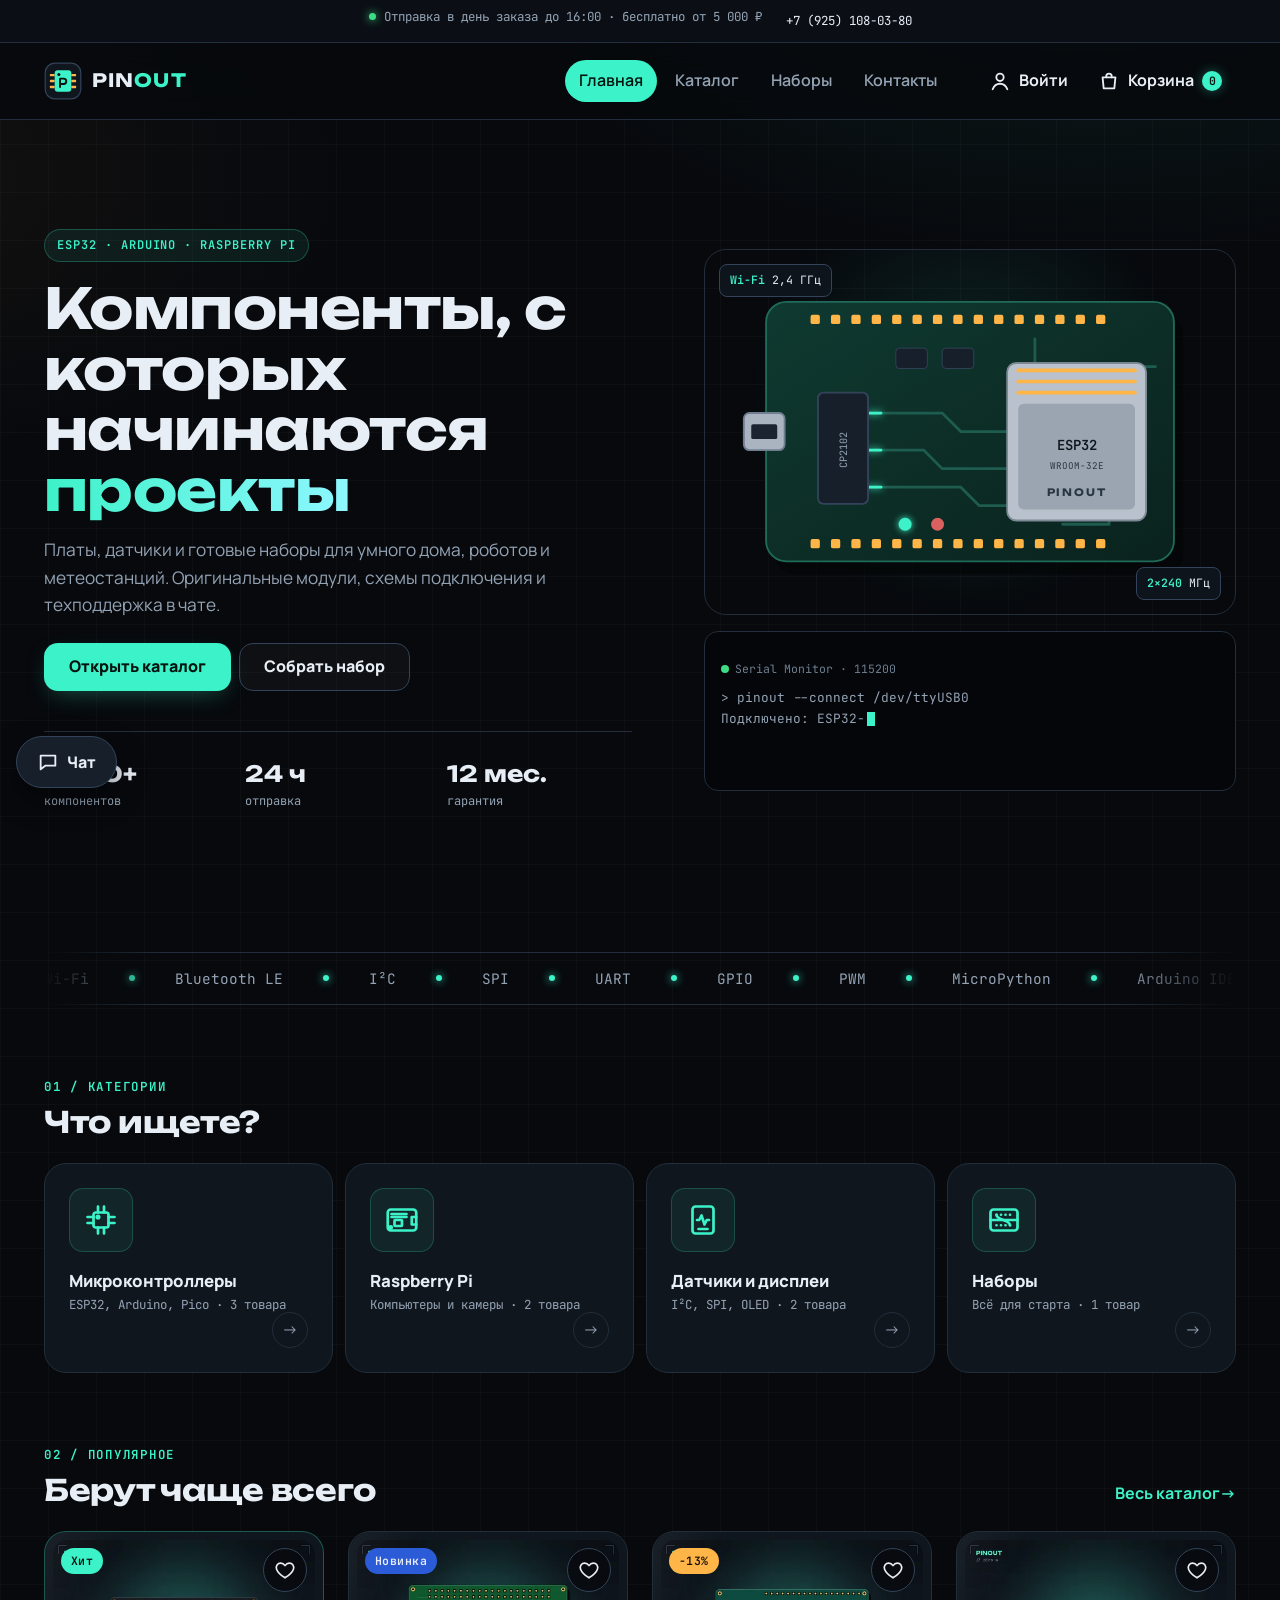
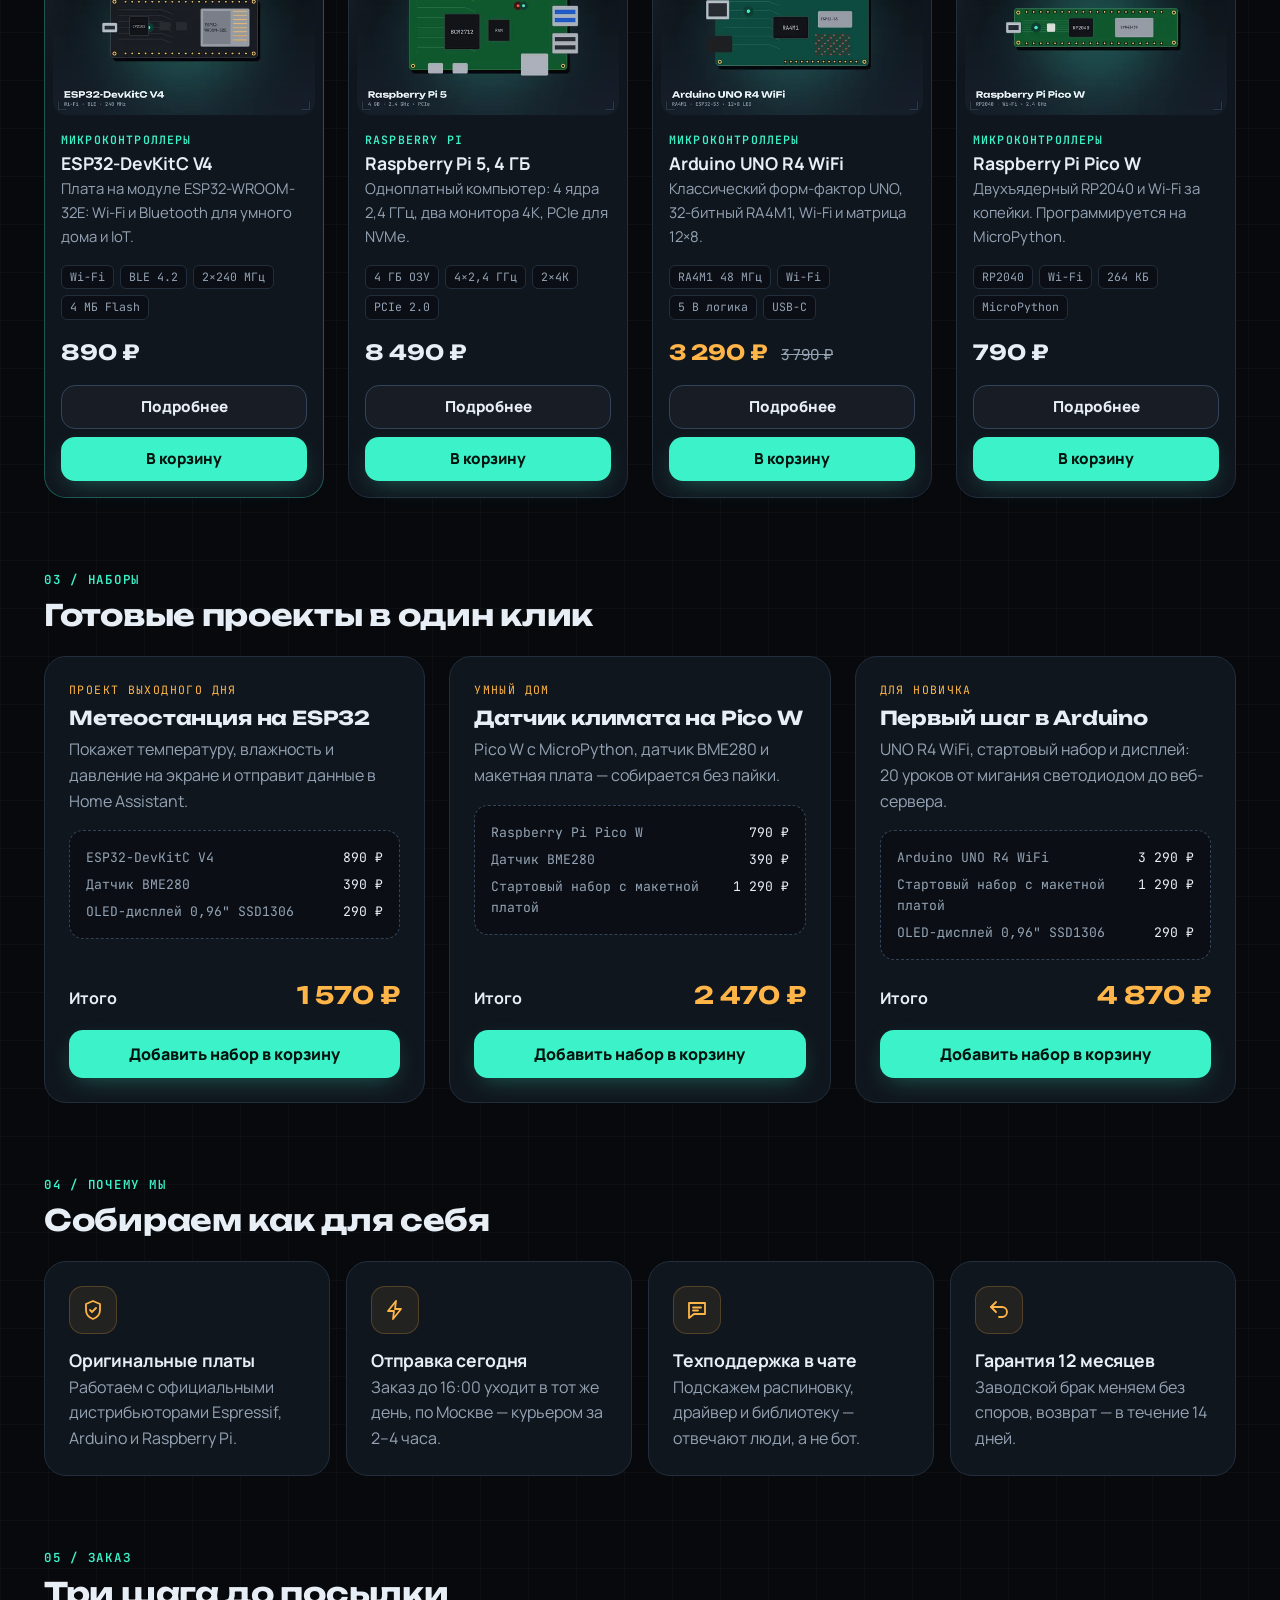
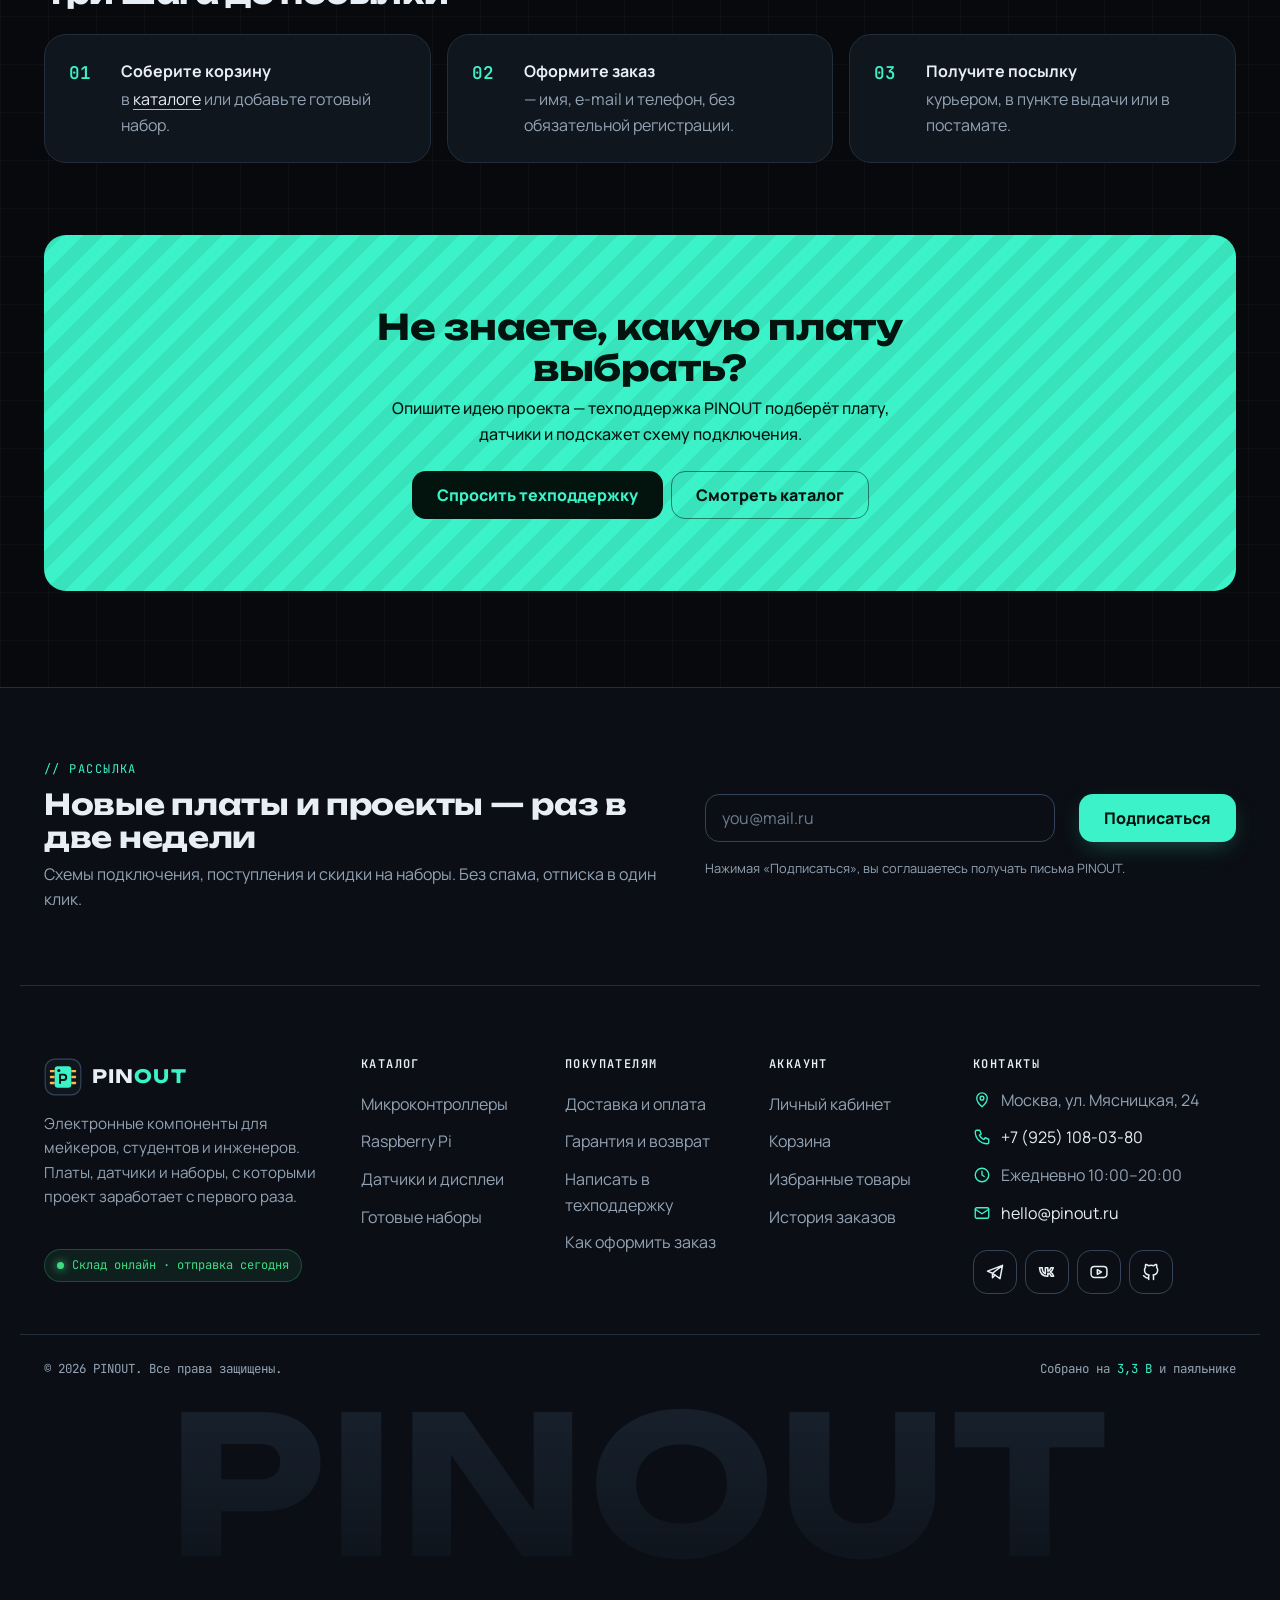
==== commit a2aefb42: "style: 2x2 grid for categories, contacts and footer on mobile" ====
--- a/index.html
+++ b/index.html
@@ -46,7 +46,7 @@
   <div class="topbar">
     <div class="topbar__inner">
       <p class="topbar__text">Отправка в день заказа до 16:00 · бесплатно от 5 000 ₽</p>
-      <a class="topbar__phone" href="tel:+79251080380">+7 (925) 108-03-80</a>
+      <a class="topbar__phone" href="tel:+79251080380">+7 (925) 108&#8209;03&#8209;80</a>
     </div>
   </div>
   <header class="site-header" id="top">
@@ -175,7 +175,7 @@
         <li class="category-card" data-reveal>
           <a class="category-card__link" href="catalog.html">
             <span class="category-card__icon" aria-hidden="true"><svg viewBox="0 0 24 24" width="36" height="36" fill="none" stroke="currentColor" stroke-width="1.8" stroke-linecap="round" stroke-linejoin="round" aria-hidden="true" focusable="false"><use href="#icon-chip"></use></svg></span>
-            <span class="category-card__body"><span class="category-card__title">Микроконтроллеры</span><span class="category-card__count">ESP32, Arduino, Pico · 3 товара</span></span>
+            <span class="category-card__body"><span class="category-card__title">Микро&shy;контроллеры</span><span class="category-card__count">ESP32, Arduino, Pico · 3 товара</span></span>
           </a>
         </li>
         <li class="category-card" data-reveal>
@@ -540,7 +540,7 @@
         <h2 class="site-footer__title">Контакты</h2>
         <address class="site-footer__address">
           <p class="site-footer__contact"><svg viewBox="0 0 24 24" width="18" height="18" fill="none" stroke="currentColor" stroke-width="1.8" stroke-linecap="round" stroke-linejoin="round" aria-hidden="true" focusable="false"><use href="#icon-pin"></use></svg><span>Москва, ул. Мясницкая, 24</span></p>
-          <p class="site-footer__contact"><svg viewBox="0 0 24 24" width="18" height="18" fill="none" stroke="currentColor" stroke-width="1.8" stroke-linecap="round" stroke-linejoin="round" aria-hidden="true" focusable="false"><use href="#icon-phone"></use></svg><a href="tel:+79251080380">+7 (925) 108-03-80</a></p>
+          <p class="site-footer__contact"><svg viewBox="0 0 24 24" width="18" height="18" fill="none" stroke="currentColor" stroke-width="1.8" stroke-linecap="round" stroke-linejoin="round" aria-hidden="true" focusable="false"><use href="#icon-phone"></use></svg><a href="tel:+79251080380">+7 (925) 108&#8209;03&#8209;80</a></p>
           <p class="site-footer__contact"><svg viewBox="0 0 24 24" width="18" height="18" fill="none" stroke="currentColor" stroke-width="1.8" stroke-linecap="round" stroke-linejoin="round" aria-hidden="true" focusable="false"><use href="#icon-clock"></use></svg><span>Ежедневно 10:00–20:00</span></p>
           <p class="site-footer__contact"><svg viewBox="0 0 24 24" width="18" height="18" fill="none" stroke="currentColor" stroke-width="1.8" stroke-linecap="round" stroke-linejoin="round" aria-hidden="true" focusable="false"><use href="#icon-mail"></use></svg><a href="mailto:hello@pinout.ru">hello@pinout.ru</a></p>
         </address>
--- a/css/style.css
+++ b/css/style.css
@@ -3600,3 +3600,97 @@
   display: block;
   margin-bottom: 2px;
 }
+
+/* ===== 32. Телефон: блоки «2 колонки × 2 строки» =====
+   Категории, карточки контактов и колонки подвала на телефоне
+   стоят сеткой 2×2, логотип подвала — по центру над ними.
+   С 600px и 1024px раскладка меняется в responsive.css. */
+
+/* категории: компактная карточка — иконка сверху, текст под ней */
+.categories {
+  grid-template-columns: repeat(2, minmax(0, 1fr));
+  gap: 12px;
+}
+
+.category-card__link {
+  flex-direction: column;
+  align-items: flex-start;
+  gap: 12px;
+  height: 100%;
+  min-height: 0;
+  padding: var(--space-md);
+}
+
+.category-card__link::after {
+  display: none;
+}
+
+.category-card__icon {
+  width: 48px;
+  height: 48px;
+}
+
+.category-card__icon svg {
+  width: 28px;
+  height: 28px;
+}
+
+.category-card__title {
+  font-size: 0.98rem;
+  hyphens: manual;
+}
+
+.category-card__count {
+  overflow-wrap: anywhere;
+}
+
+/* контакты: 4 карточки сеткой 2×2 */
+.contact-list--row {
+  grid-template-columns: repeat(2, minmax(0, 1fr));
+  gap: 12px;
+}
+
+.contact-list--row .contact-list__item {
+  padding: var(--space-md);
+}
+
+.contact-list--row .contact-list__value {
+  font-size: 0.95rem;
+  overflow-wrap: anywhere;
+}
+
+/* подвал: логотип по центру, ниже 4 колонки сеткой 2×2 */
+.site-footer__inner {
+  grid-template-columns: repeat(2, minmax(0, 1fr));
+  gap: var(--space-xl) var(--space-md);
+}
+
+.site-footer__brand {
+  display: flex;
+  grid-column: 1 / -1;
+  flex-direction: column;
+  align-items: center;
+  text-align: center;
+}
+
+.site-footer__about {
+  margin-left: auto;
+  margin-right: auto;
+}
+
+.site-footer__col {
+  min-width: 0;
+  font-size: 0.92rem;
+}
+
+.site-footer__contact span,
+.site-footer__contact a {
+  min-width: 0;
+  overflow-wrap: anywhere;
+}
+
+/* соцсети в узкой колонке — квадратом 2×2 */
+.site-footer__socials {
+  display: grid;
+  grid-template-columns: repeat(2, 44px);
+}
--- a/css/responsive.css
+++ b/css/responsive.css
@@ -505,6 +505,64 @@
   }
 }
 
+/* ===== Блоки 2×2: раскладка на планшете и desktop ===== */
+@media (min-width: 600px) {
+  /* категории снова в строку: иконка, текст, стрелка */
+  .category-card__link {
+    flex-direction: row;
+    align-items: center;
+    gap: var(--space-md);
+    min-height: 96px;
+  }
+
+  .category-card__link::after {
+    display: flex;
+  }
+
+  .category-card__icon {
+    width: 64px;
+    height: 64px;
+  }
+
+  .category-card__icon svg {
+    width: 36px;
+    height: 36px;
+  }
+
+  .category-card__title {
+    font-size: 1.05rem;
+  }
+
+  .contact-list--row .contact-list__item {
+    padding: var(--space-md) var(--space-lg);
+  }
+
+  .contact-list--row .contact-list__value {
+    font-size: 1.05rem;
+  }
+
+  .site-footer__col {
+    font-size: 1rem;
+  }
+
+  .site-footer__socials {
+    display: flex;
+  }
+}
+
+@media (min-width: 1024px) {
+  /* на desktop логотип подвала — обычная первая колонка слева */
+  .site-footer__brand {
+    grid-column: auto;
+    align-items: flex-start;
+    text-align: left;
+  }
+
+  .site-footer__about {
+    margin-left: 0;
+  }
+}
+
 /* ===== Меньше движения ===== */
 @media (prefers-reduced-motion: reduce) {
   html {
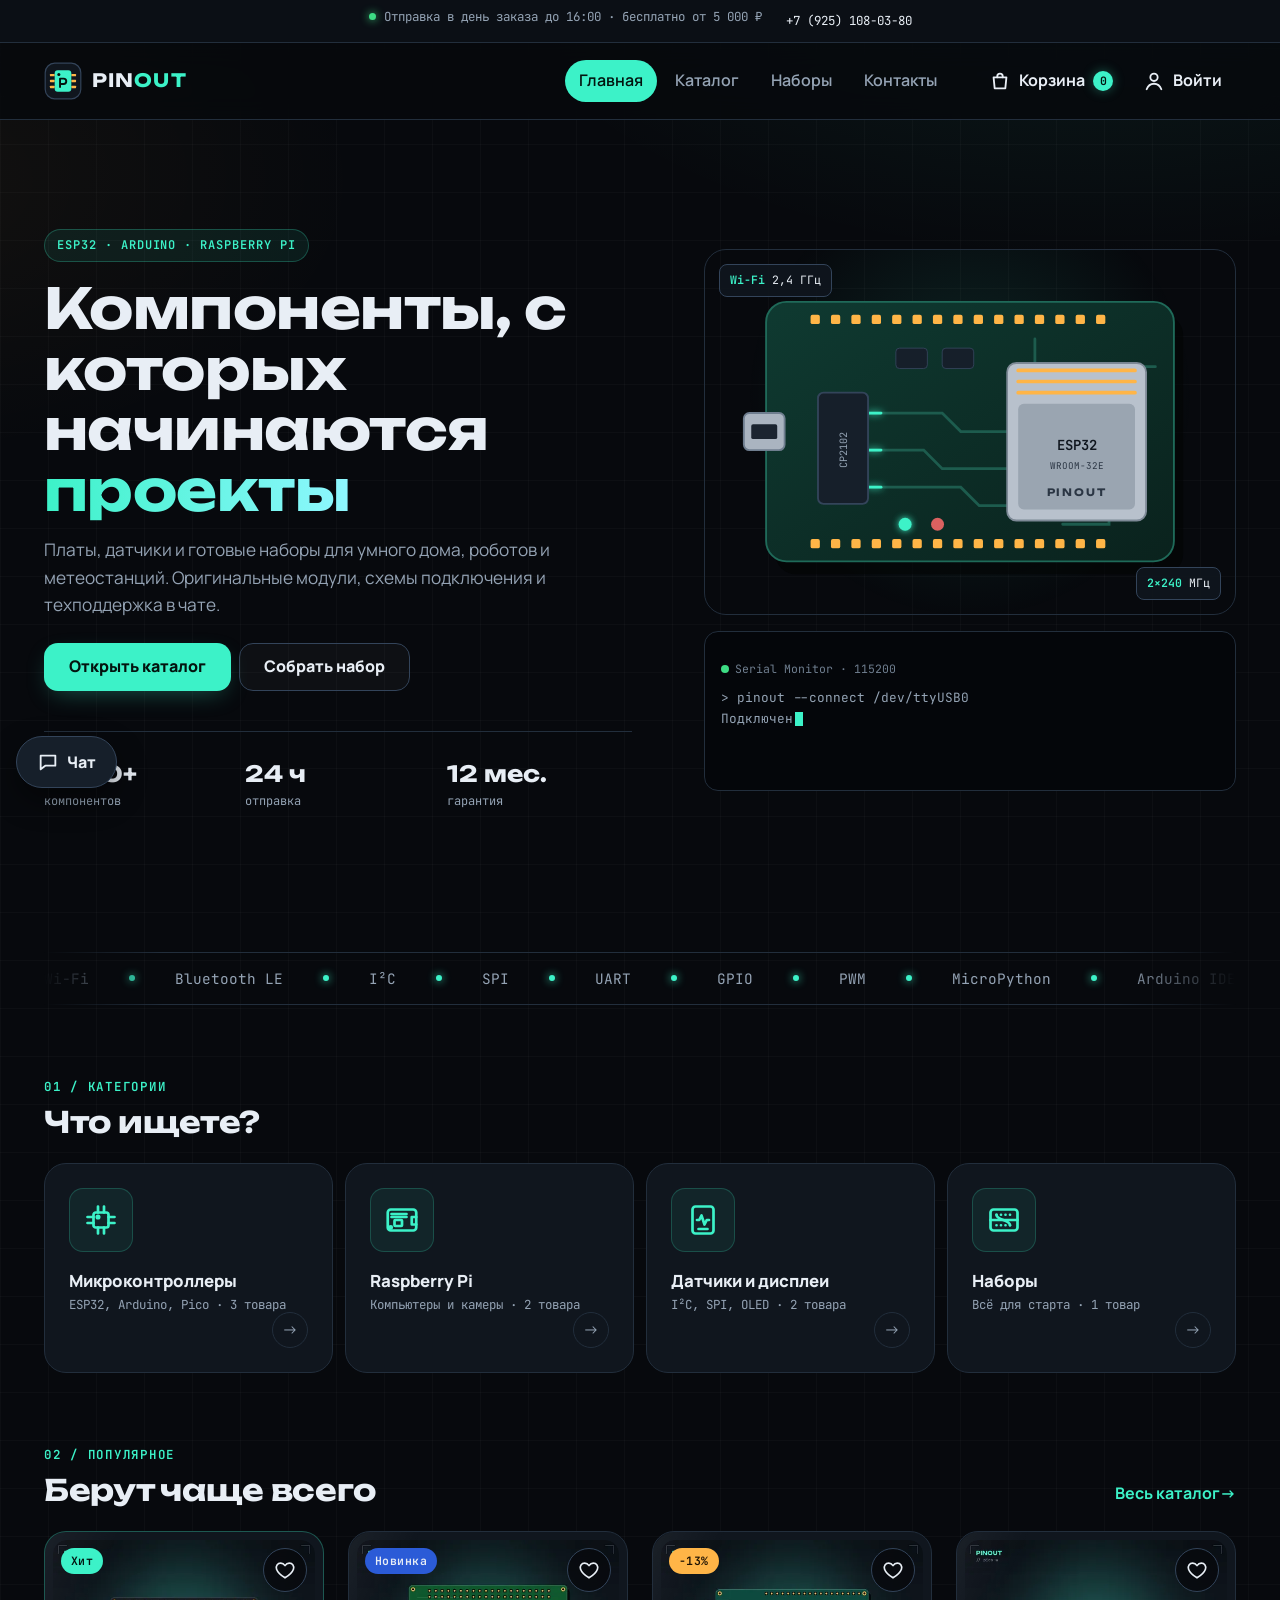
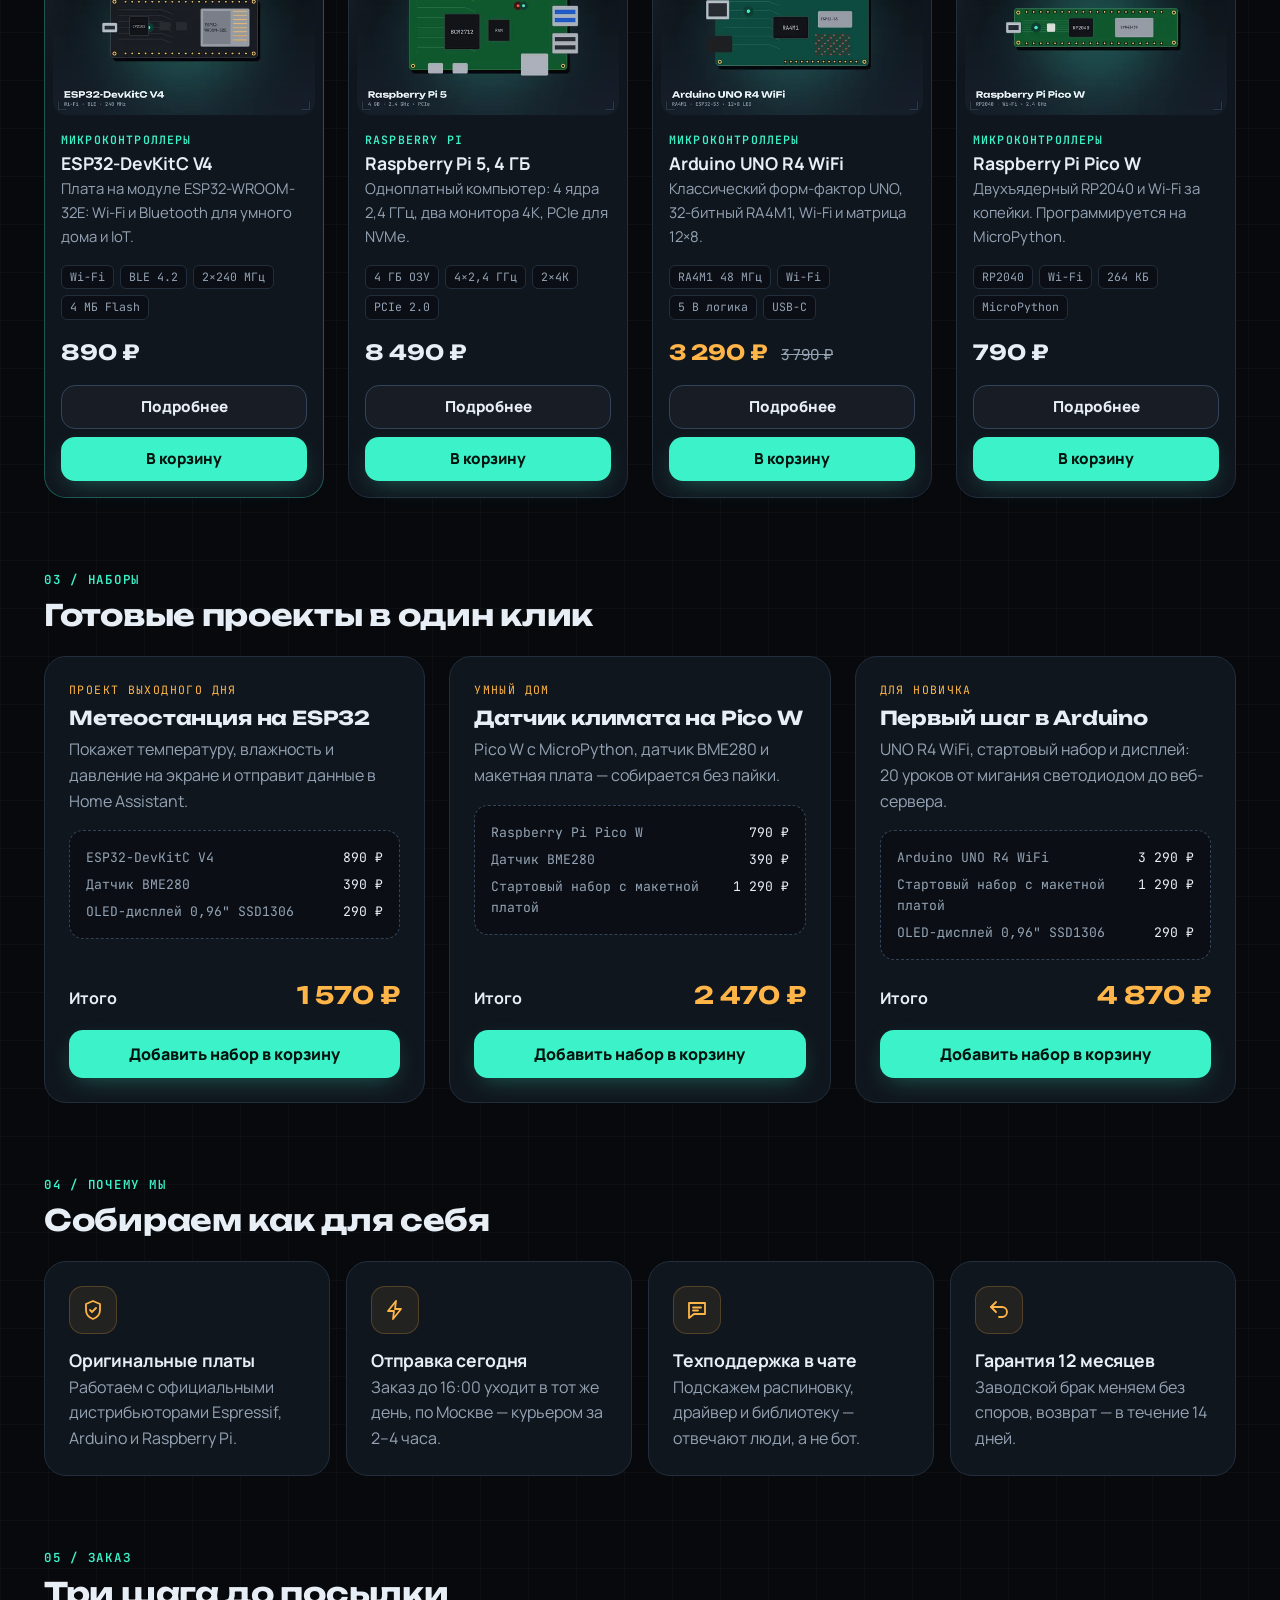
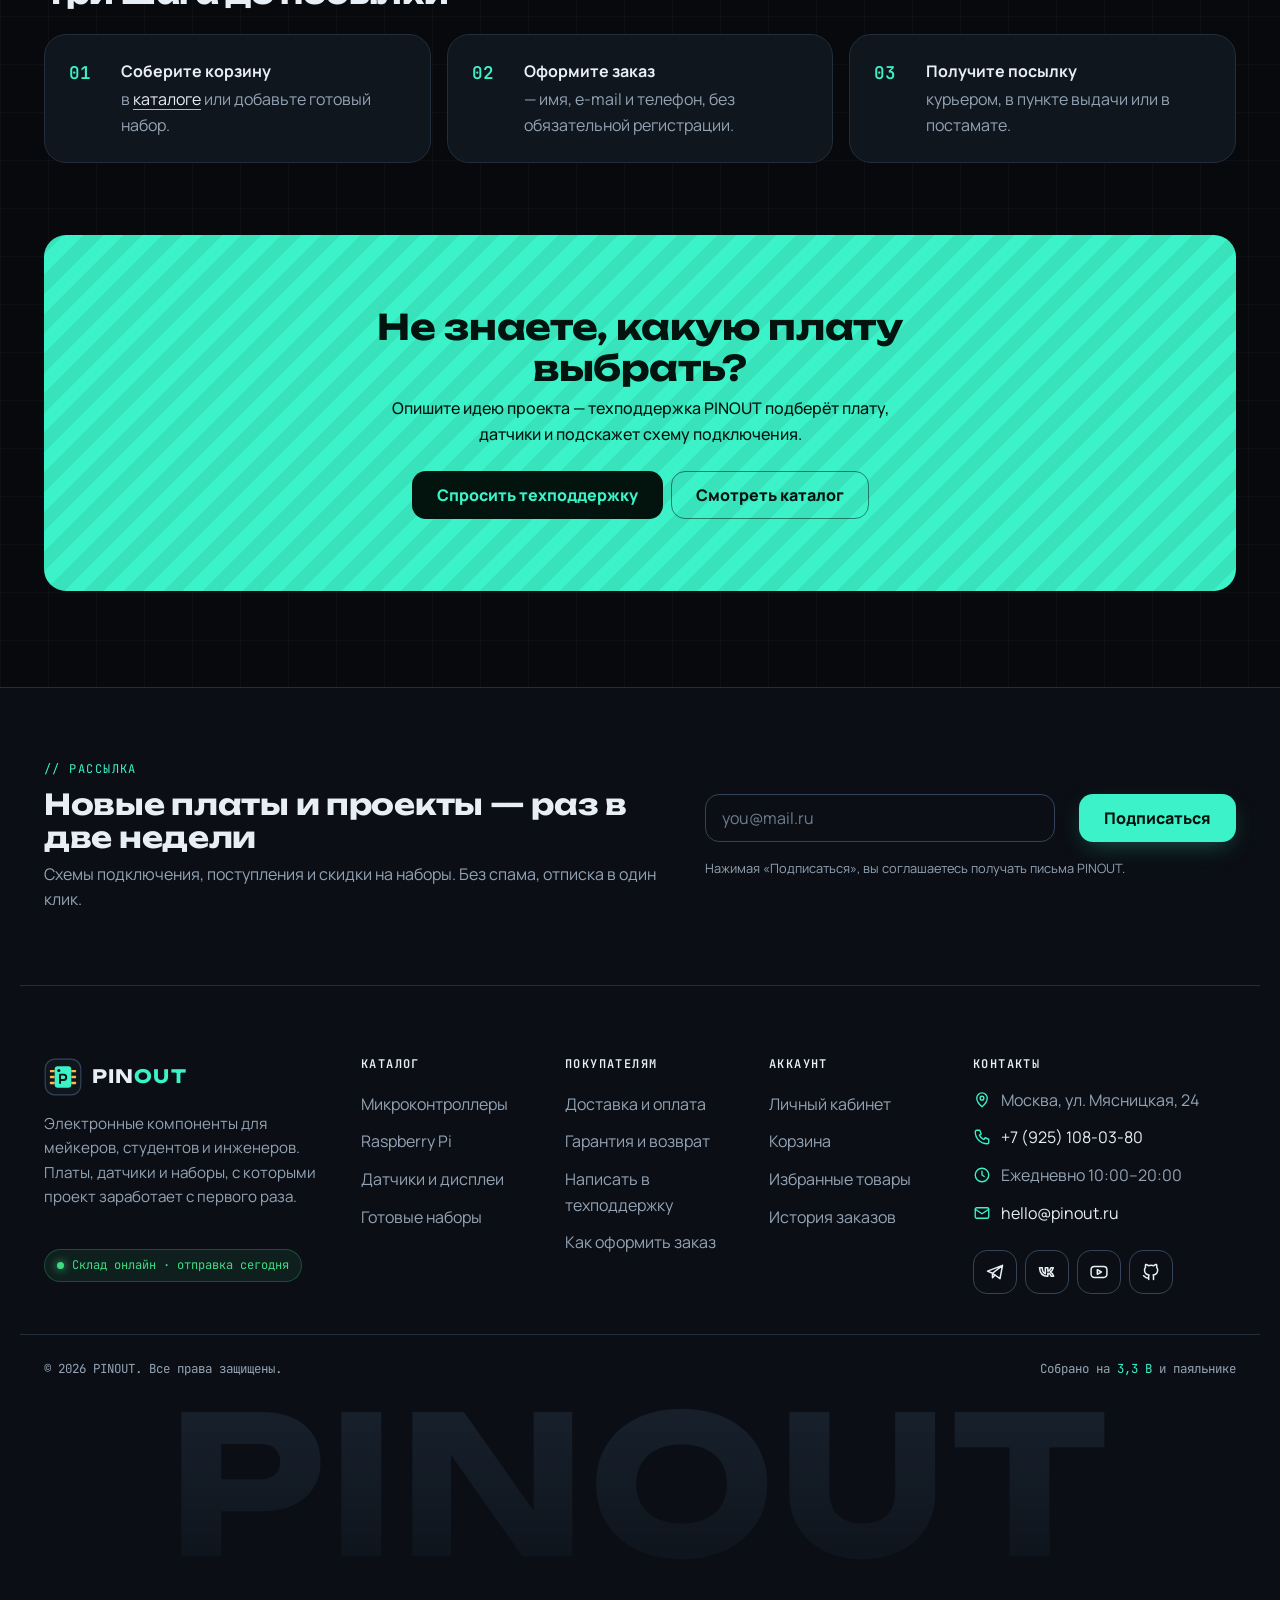
==== commit 83102b20: "style: 2x2 product cards on mobile, cart before account in header" ====
--- a/index.html
+++ b/index.html
@@ -53,8 +53,8 @@
     <div class="site-header__inner">
       <a class="site-header__logo" href="index.html" aria-label="PINOUT — на главную"><svg class="logo-mark" viewBox="0 0 64 64" width="36" height="36" aria-hidden="true" focusable="false"><use href="#logo-mark"></use></svg><span class="site-header__name">PIN<span class="site-header__name-accent">OUT</span></span></a>
       <div class="header-actions">
+        <a class="header-actions__link" href="cart.html"><svg class="header-actions__icon" viewBox="0 0 24 24" width="22" height="22" fill="none" stroke="currentColor" stroke-width="2" stroke-linecap="round" stroke-linejoin="round" aria-hidden="true" focusable="false"><use href="#icon-bag"></use></svg><span class="header-actions__text">Корзина</span><span class="header-actions__count"><span class="visually-hidden">, товаров: </span><span class="header-actions__count-value">0</span></span></a>
         <a class="header-actions__link" href="account.html"><svg class="header-actions__icon" viewBox="0 0 24 24" width="22" height="22" fill="none" stroke="currentColor" stroke-width="2" stroke-linecap="round" stroke-linejoin="round" aria-hidden="true" focusable="false"><use href="#icon-user"></use></svg><span class="header-actions__text">Войти</span></a>
-        <a class="header-actions__link" href="cart.html"><svg class="header-actions__icon" viewBox="0 0 24 24" width="22" height="22" fill="none" stroke="currentColor" stroke-width="2" stroke-linecap="round" stroke-linejoin="round" aria-hidden="true" focusable="false"><use href="#icon-bag"></use></svg><span class="header-actions__text">Корзина</span><span class="header-actions__count"><span class="visually-hidden">, товаров: </span><span class="header-actions__count-value">0</span></span></a>
       </div>
       <nav class="site-nav" aria-label="Основная навигация">
         <button class="site-nav__toggle" type="button" aria-expanded="false" aria-controls="site-nav-list">
--- a/css/style.css
+++ b/css/style.css
@@ -3694,3 +3694,122 @@
   display: grid;
   grid-template-columns: repeat(2, 44px);
 }
+
+/* ===== 33. Телефон: товары сеткой 2×2 =====
+   На телефоне карточки товаров стоят по две в ряд. Карточка становится
+   компактной: без описания, с двумя главными характеристиками,
+   кнопки — друг под другом. С 600px — обычная карточка (responsive.css). */
+.products-grid {
+  grid-template-columns: repeat(2, minmax(0, 1fr));
+  gap: 12px;
+}
+
+.product-card {
+  padding: 6px 6px var(--space-sm);
+  border-radius: var(--radius-md);
+}
+
+.product-card__image,
+.product-card picture {
+  border-radius: 10px;
+}
+
+.product-card__image {
+  margin-bottom: 10px;
+}
+
+.product-card__category,
+.product-card__title,
+.product-card__description,
+.product-card__specs,
+.product-card__price,
+.product-card__actions {
+  margin-left: 6px;
+  margin-right: 6px;
+}
+
+.product-card__category {
+  font-size: 0.62rem;
+  letter-spacing: 0.06em;
+}
+
+.product-card__title {
+  font-size: 0.92rem;
+  line-height: 1.25;
+}
+
+.product-card__description {
+  display: none;
+}
+
+.product-card__specs {
+  gap: 4px;
+  margin-bottom: var(--space-sm);
+}
+
+.product-card__spec {
+  padding: 1px 6px;
+  font-size: 0.62rem;
+}
+
+.product-card__spec:nth-child(n + 3) {
+  display: none;
+}
+
+.product-card__price {
+  margin-top: auto;
+  margin-bottom: var(--space-sm);
+  font-size: 1.05rem;
+}
+
+.product-card__old-price {
+  display: block;
+  margin-left: 0;
+  font-size: 0.78rem;
+}
+
+.product-card__actions {
+  flex-direction: column;
+  gap: 6px;
+}
+
+.product-card__actions .button {
+  flex: 0 0 auto;
+  min-height: 40px;
+  padding: 8px 10px;
+  font-size: 0.85rem;
+}
+
+.product-card__badge {
+  top: 12px;
+  left: 12px;
+  padding: 2px 8px;
+  font-size: 0.62rem;
+}
+
+.js .product-card__fav {
+  top: 10px;
+  right: 10px;
+  width: 36px;
+  height: 36px;
+}
+
+.product-card__fav-icon {
+  width: 18px;
+  height: 18px;
+}
+
+/* на странице товара характеристики и бейдж остаются полноразмерными */
+.product-detail .product-card__spec {
+  padding: 2px 8px;
+  font-size: 0.72rem;
+}
+
+.product-detail .product-card__spec:nth-child(n + 3) {
+  display: list-item;
+}
+
+.product-detail .product-card__badge {
+  padding: 4px 10px;
+  font-size: 0.72rem;
+}
--- a/css/responsive.css
+++ b/css/responsive.css
@@ -563,6 +563,108 @@
   }
 }
 
+/* ===== Карточки товаров: обычный вид с 600px ===== */
+@media (min-width: 600px) {
+  .products-grid {
+    gap: var(--space-lg);
+  }
+
+  .product-card {
+    padding: var(--space-sm) var(--space-sm) var(--space-md);
+    border-radius: var(--radius-lg);
+  }
+
+  .product-card__image,
+  .product-card picture {
+    border-radius: var(--radius-md);
+  }
+
+  .product-card__image {
+    margin-bottom: var(--space-md);
+  }
+
+  .product-card__category,
+  .product-card__title,
+  .product-card__description,
+  .product-card__specs,
+  .product-card__price,
+  .product-card__actions {
+    margin-left: var(--space-sm);
+    margin-right: var(--space-sm);
+  }
+
+  .product-card__category {
+    font-size: 0.72rem;
+    letter-spacing: 0.1em;
+  }
+
+  .product-card__title {
+    font-size: 1.1rem;
+    line-height: 1.15;
+  }
+
+  .product-card__description {
+    display: block;
+  }
+
+  .product-card__specs {
+    gap: 6px;
+    margin-bottom: var(--space-md);
+  }
+
+  .product-card__spec {
+    padding: 2px 8px;
+    font-size: 0.72rem;
+  }
+
+  .product-card__spec:nth-child(n + 3) {
+    display: list-item;
+  }
+
+  .product-card__price {
+    margin-top: 0;
+    margin-bottom: var(--space-md);
+    font-size: 1.3rem;
+  }
+
+  .product-card__old-price {
+    display: inline;
+    margin-left: var(--space-sm);
+    font-size: 0.95rem;
+  }
+
+  .product-card__actions {
+    flex-direction: row;
+    gap: var(--space-sm);
+  }
+
+  .product-card__actions .button {
+    flex: 1 1 120px;
+    min-height: 44px;
+    padding: 10px 14px;
+    font-size: 0.95rem;
+  }
+
+  .product-card__badge {
+    top: var(--space-md);
+    left: var(--space-md);
+    padding: 4px 10px;
+    font-size: 0.72rem;
+  }
+
+  .js .product-card__fav {
+    top: var(--space-md);
+    right: var(--space-md);
+    width: 44px;
+    height: 44px;
+  }
+
+  .product-card__fav-icon {
+    width: 22px;
+    height: 22px;
+  }
+}
+
 /* ===== Меньше движения ===== */
 @media (prefers-reduced-motion: reduce) {
   html {
